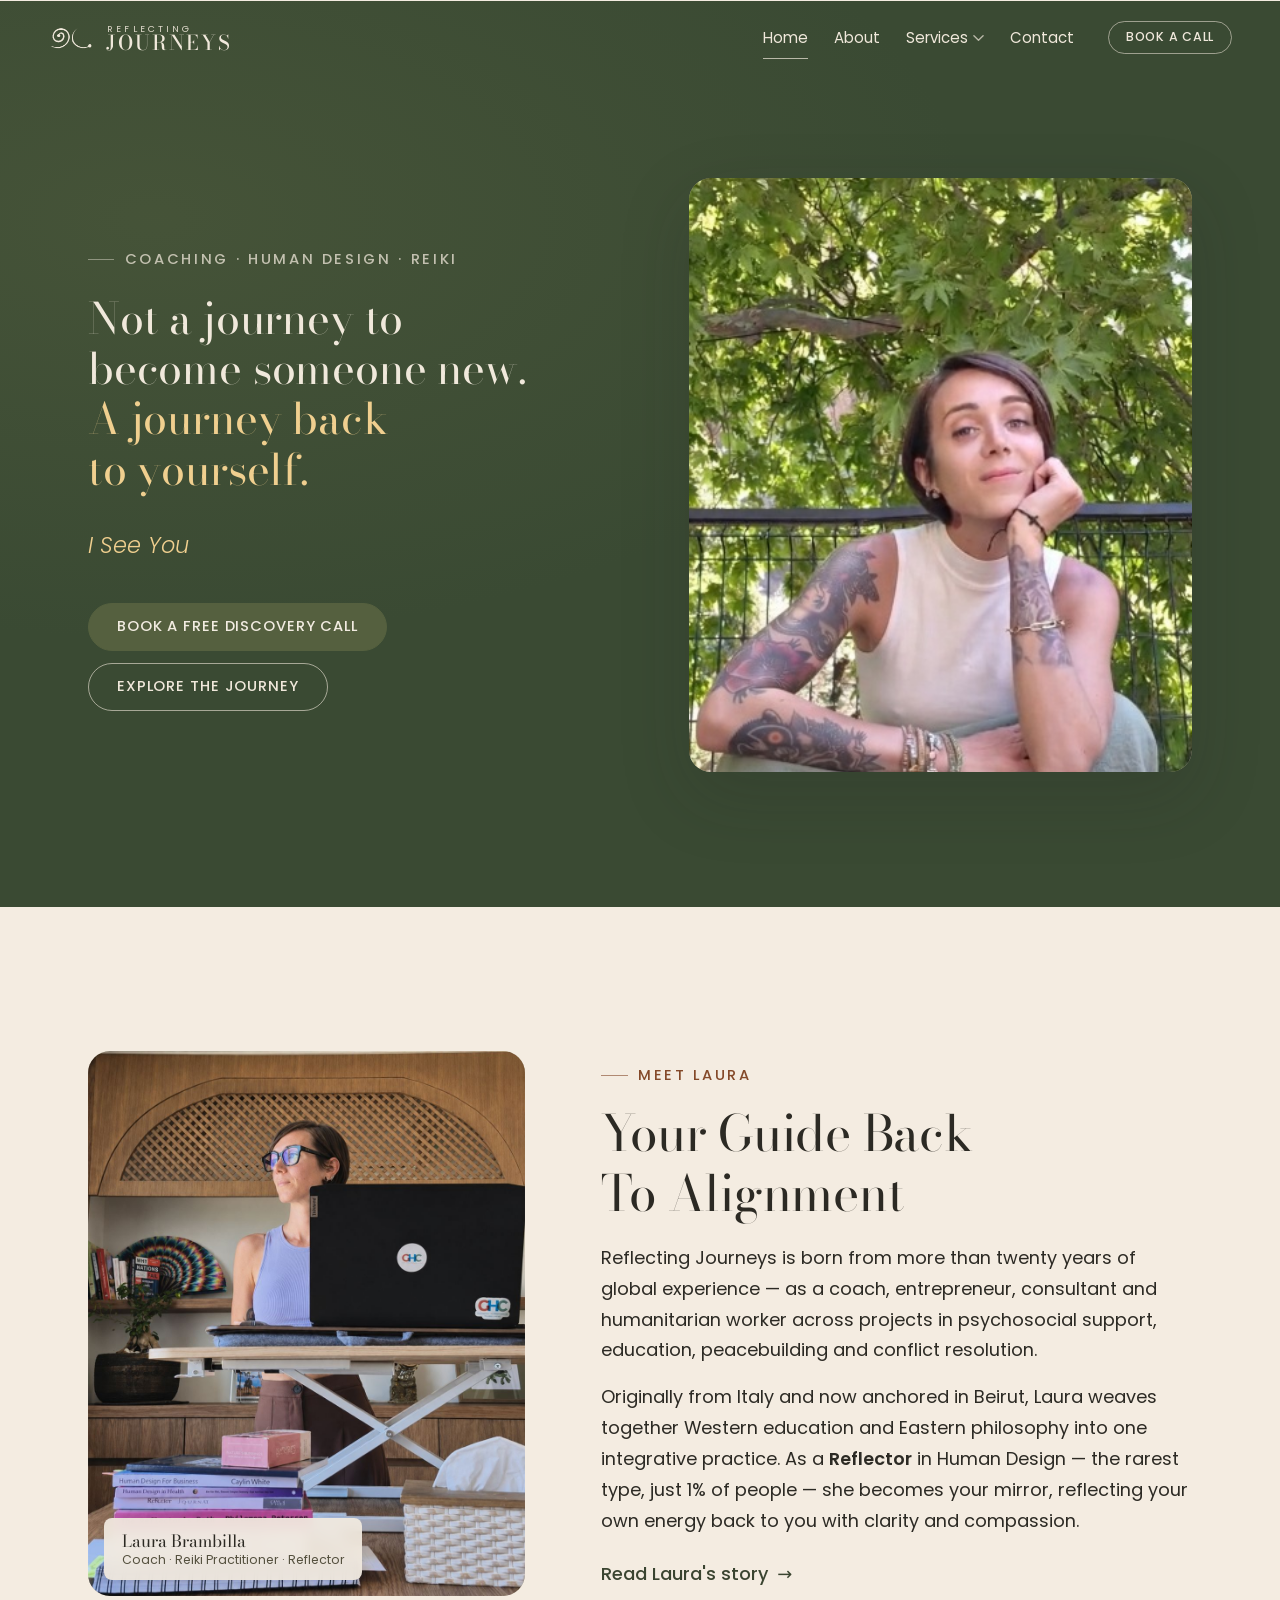
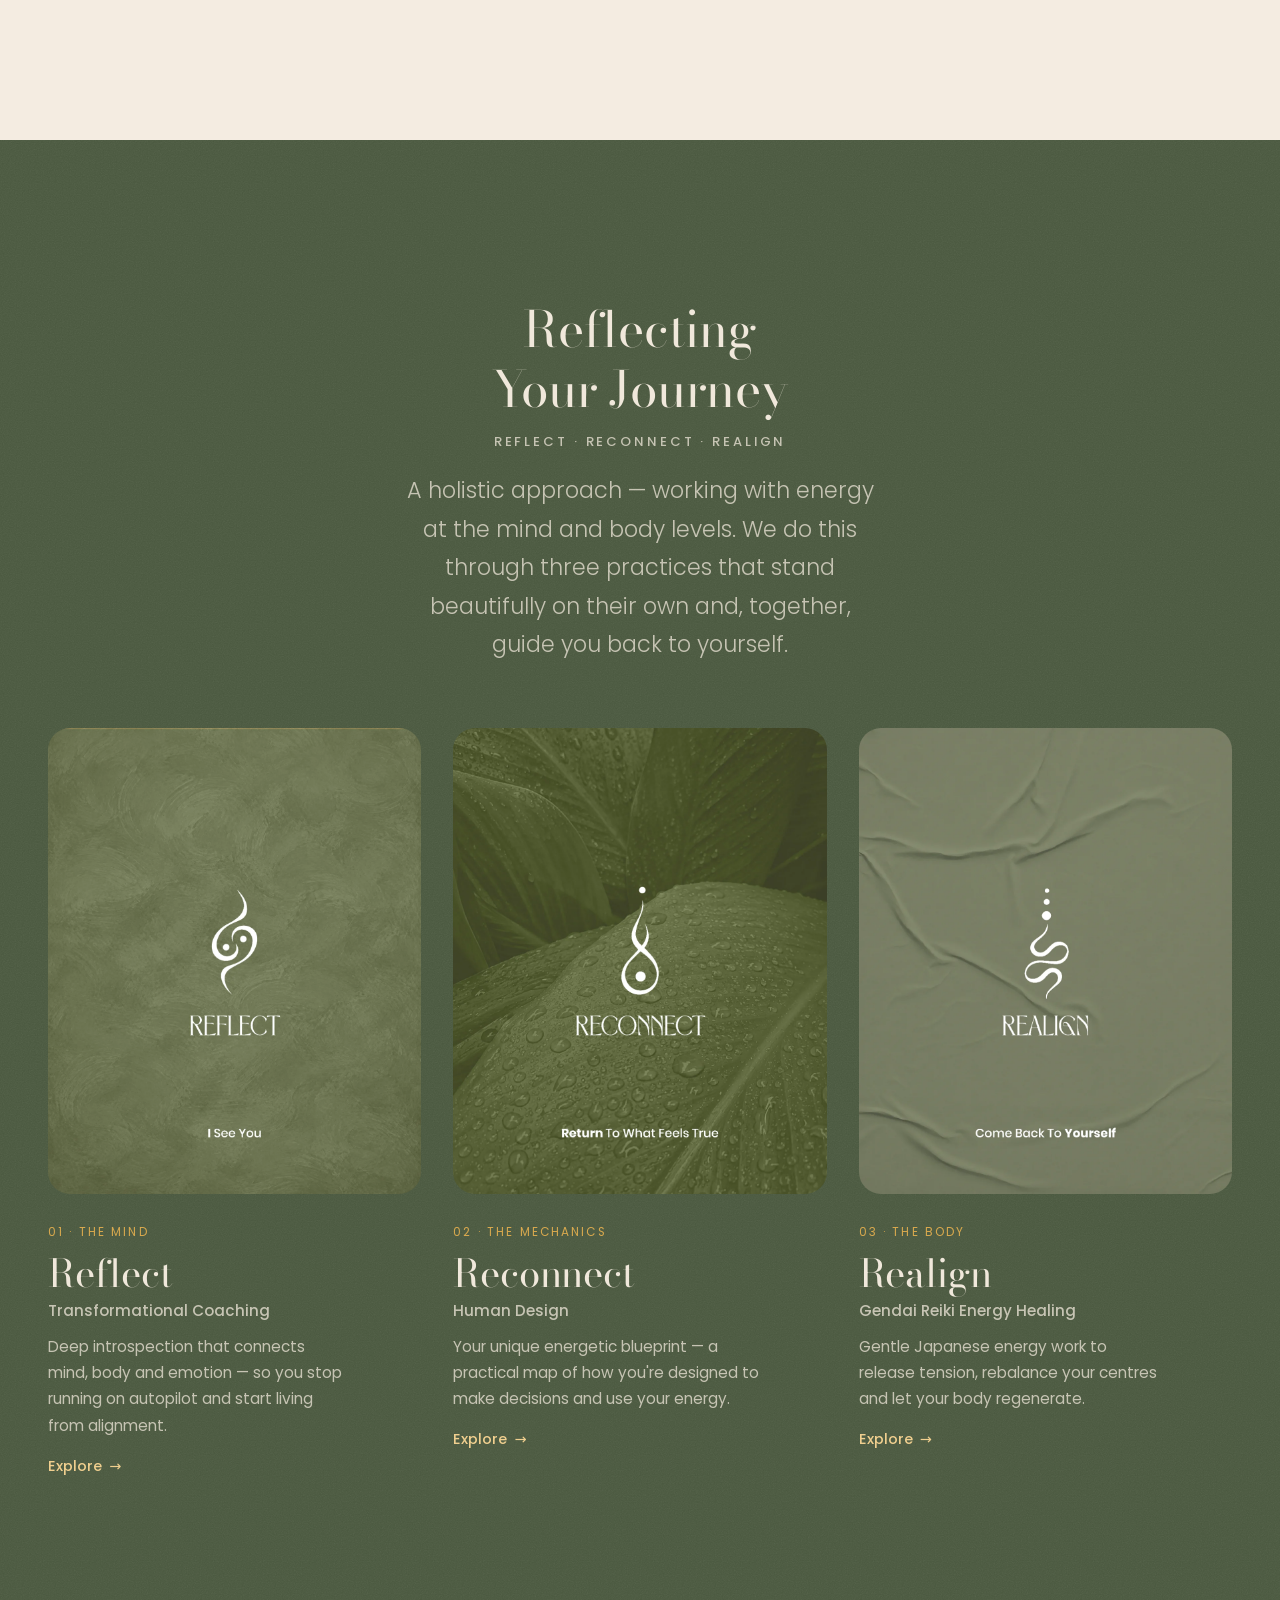
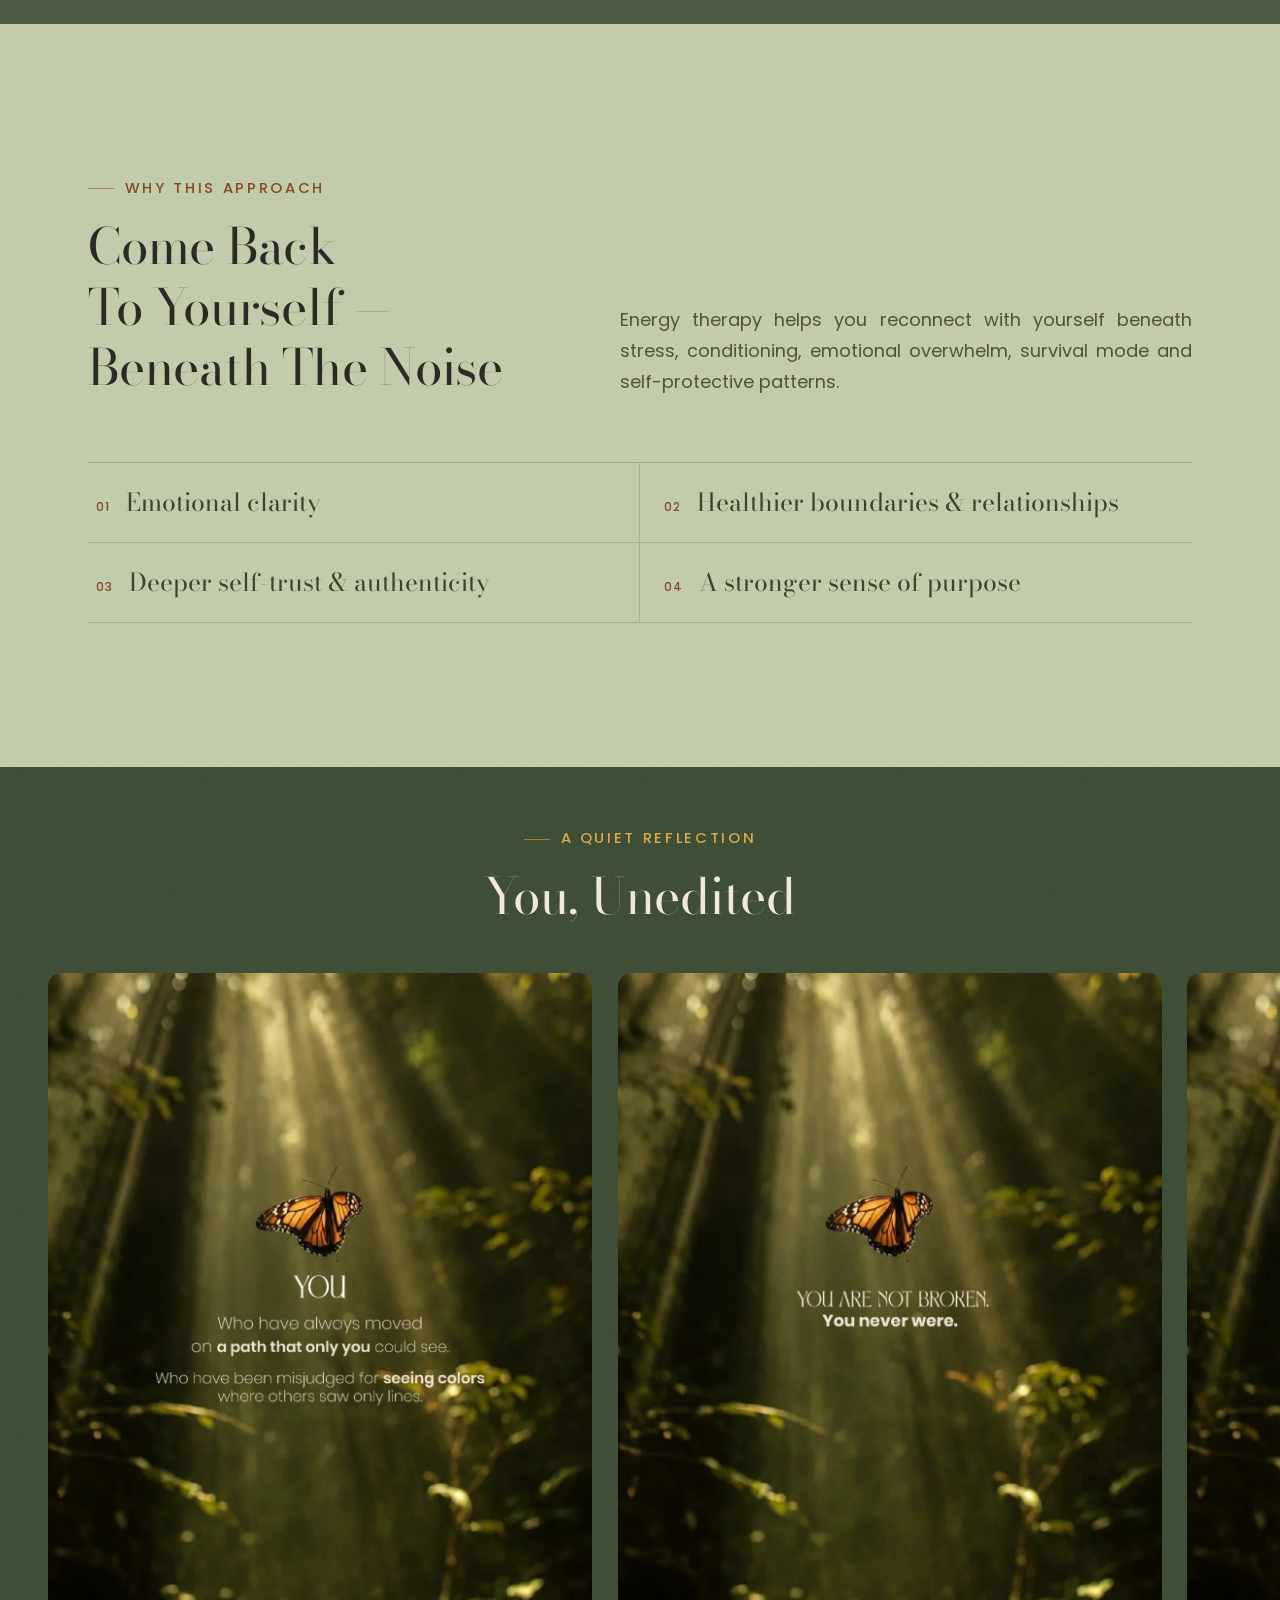
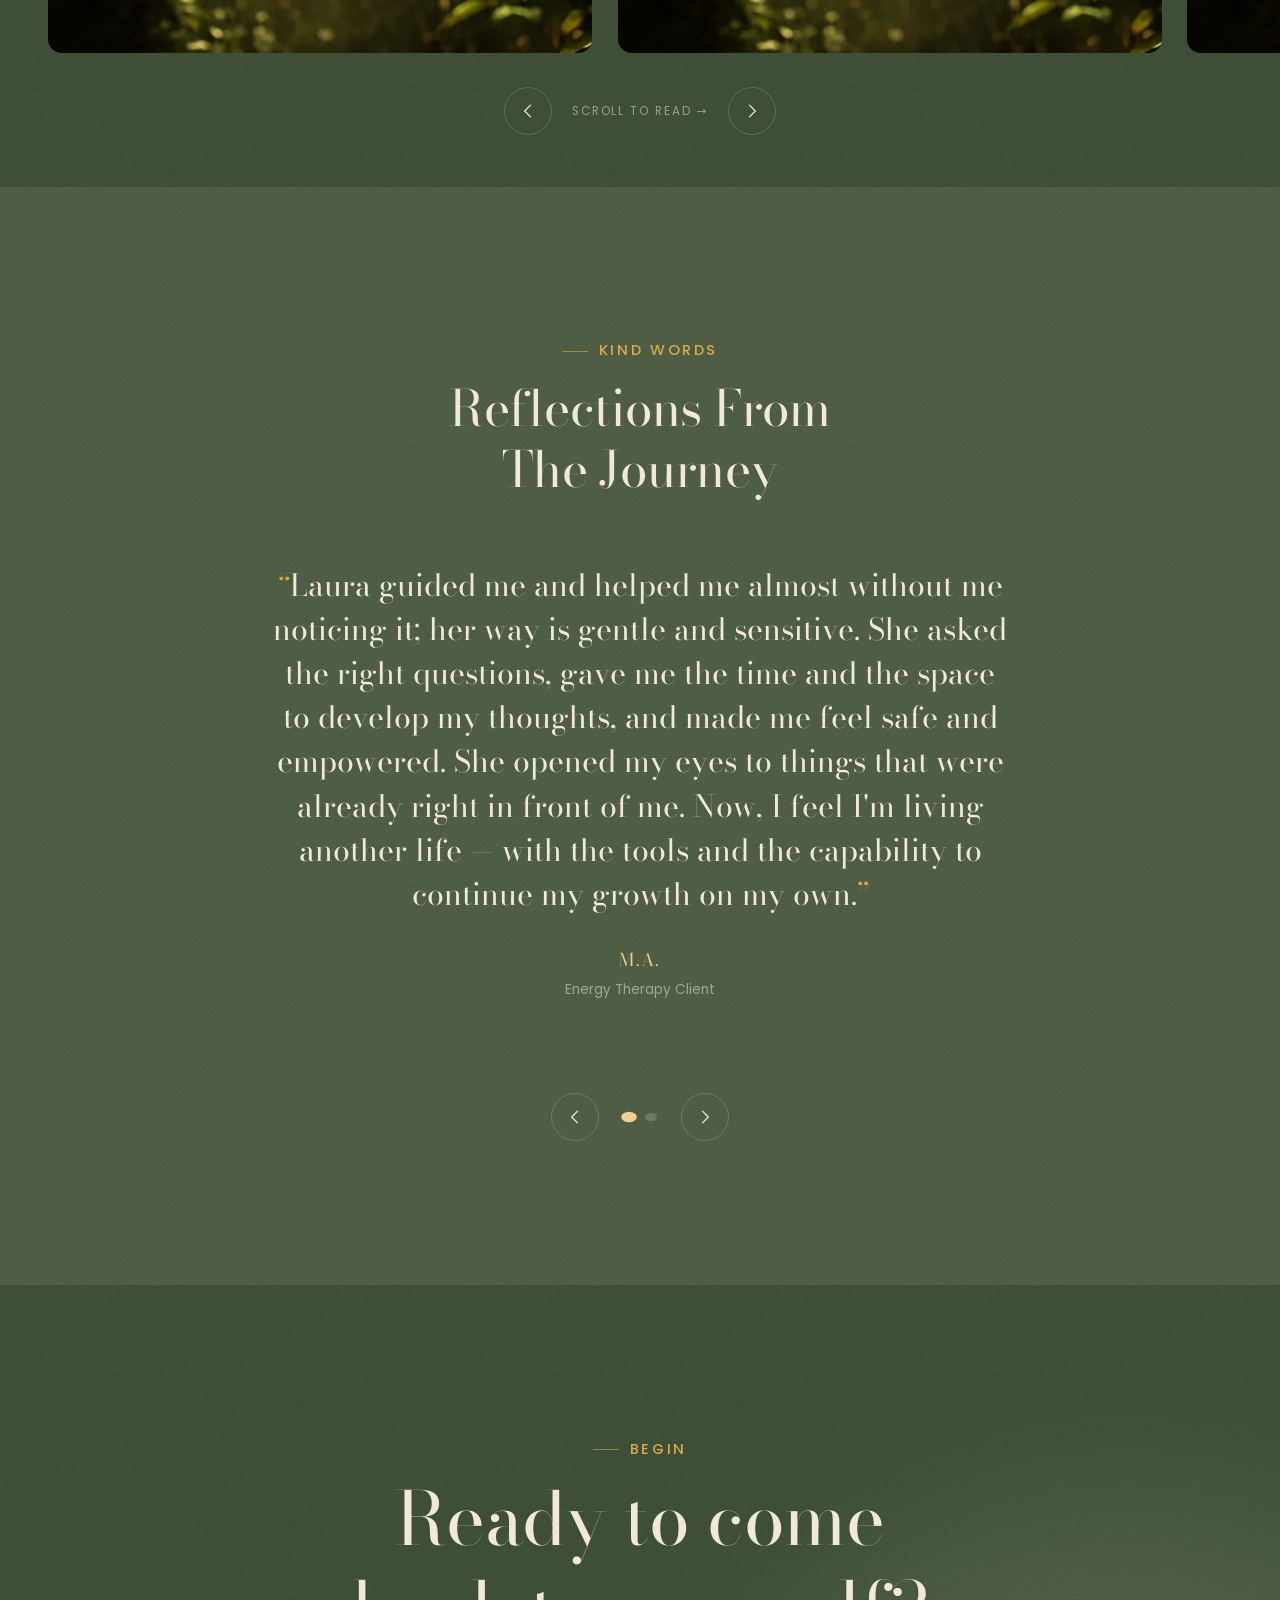
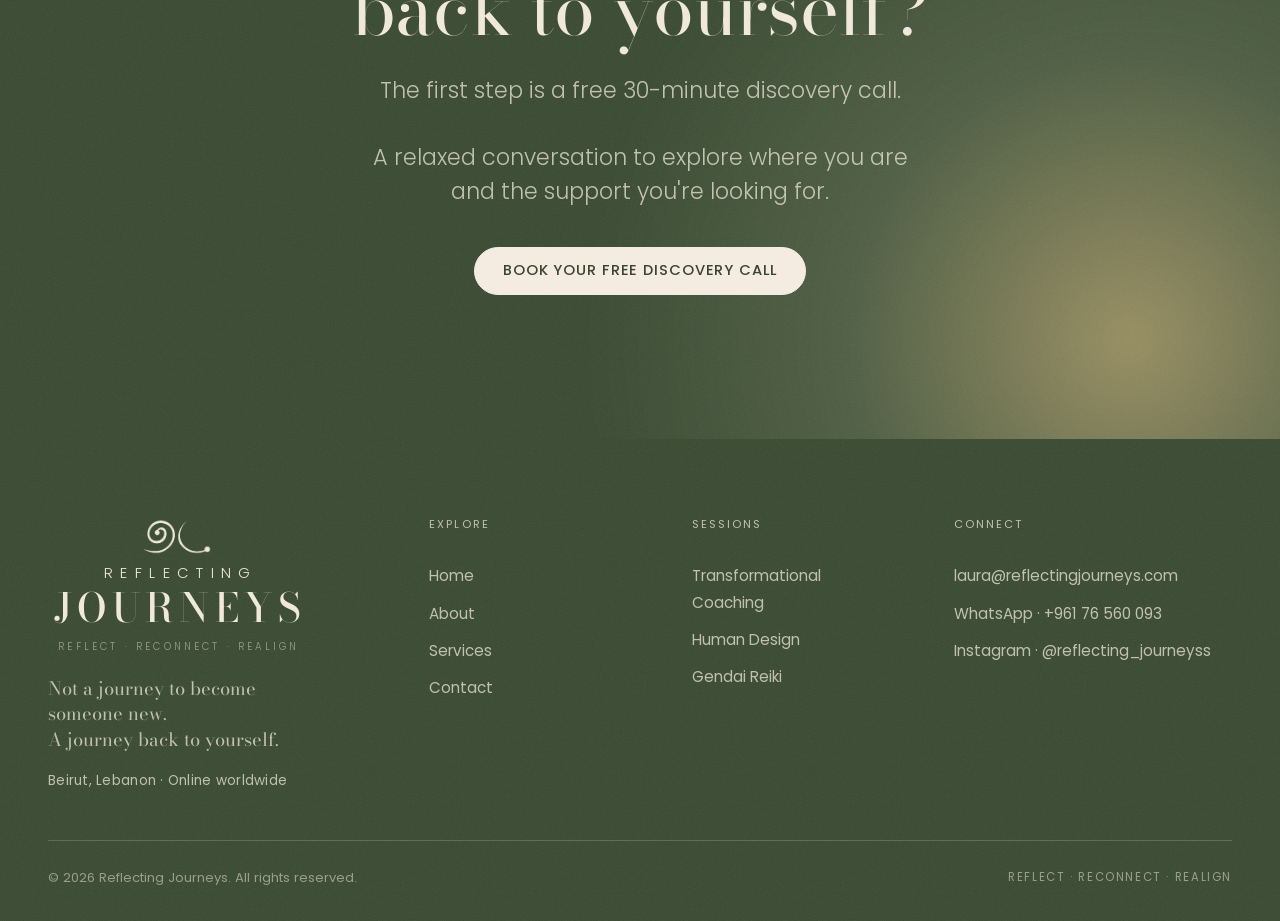
==== index.html @ 95a83d09 "Correction + simplification pass (round 2) - Hero: Laura-under-trees photo, cream eyebrow (no brown-" ====
<!doctype html>
<html lang="en">
<head>
  <meta charset="utf-8" />
  <meta name="viewport" content="width=device-width, initial-scale=1" />
  <script>document.documentElement.classList.add('js');</script>
  <title>Reflecting Journeys — Reflect, Reconnect, Realign</title>
  <meta name="description" content="A personalised wellness experience with Laura Brambilla, bringing together Human Design, Gendai Reiki and transformational coaching to help you reconnect with yourself and live with clarity and alignment. Beirut & online worldwide." />
  <link rel="canonical" href="https://reflecting-journeys.netlify.app/" />

  <!-- Open Graph / social -->
  <meta property="og:type" content="website" />
  <meta property="og:site_name" content="Reflecting Journeys" />
  <meta property="og:title" content="Reflecting Journeys — Reflect, Reconnect, Realign" />
  <meta property="og:description" content="A personalised wellness experience with Laura Brambilla, bringing together Human Design, Gendai Reiki and transformational coaching to help you reconnect with yourself and live with clarity and alignment. Beirut & online worldwide." />
  <meta property="og:url" content="https://reflecting-journeys.netlify.app/" />
  <meta property="og:image" content="https://reflecting-journeys.netlify.app/images/uploads/laura-hero.jpg" />
  <meta name="twitter:card" content="summary_large_image" />

  <!-- Icons -->
  <link rel="icon" href="images/favicon.png" type="image/png" />
  <link rel="apple-touch-icon" href="images/favicon.png" />
  <meta name="theme-color" content="#3a4430" />

  <!-- Fonts: Poppins (body) + Bodoni Moda (elegant display fallback for Gamgote) -->
  <link rel="preconnect" href="https://fonts.googleapis.com" />
  <link rel="preconnect" href="https://fonts.gstatic.com" crossorigin />
  <link href="https://fonts.googleapis.com/css2?family=Bodoni+Moda:ital,opsz,wght@0,6..96,400;0,6..96,500;0,6..96,600;1,6..96,400;1,6..96,500&family=Poppins:ital,wght@0,300;0,400;0,500;0,600;1,400&display=swap" rel="stylesheet" />
  <link rel="stylesheet" href="styles.css" />
  <link rel="stylesheet" href="brand.css" />
</head>
<body class="has-hero">
  <a class="skip-link" href="#main">Skip to content</a>
  <header class="site-header" data-header>
    <div class="site-header__inner container container--wide">
      <a class="logo" href="index.html" aria-label="Reflecting Journeys — home">
        <span class="logo__mark" aria-hidden="true"></span>
        <span class="logo__word" aria-hidden="true">
          <span class="logo__word-top">Reflecting</span>
          <span class="logo__word-bottom">Journeys</span>
        </span>
      </a>

      <nav class="nav" id="primary-nav" aria-label="Primary">
        <ul class="nav__list">
          <li><a data-nav="home" href="index.html" aria-current="page" class="is-current">Home</a></li>
          <li><a data-nav="about" href="about.html">About</a></li>
          <li class="nav__item-has-sub" data-submenu>
            <a data-nav="services" href="services.html" class="nav__sub-toggle" aria-haspopup="true" aria-expanded="false">
              Services
              <svg class="nav__chev" viewBox="0 0 12 8" width="11" height="8" aria-hidden="true"><path d="M1 1.5 6 6.5 11 1.5" fill="none" stroke="currentColor" stroke-width="1.5" stroke-linecap="round" stroke-linejoin="round"/></svg>
            </a>
            <div class="nav__sub" role="menu">
              <span class="nav__sub-label">The Reflecting Journey</span>
              <a role="menuitem" href="coaching.html" class="nav__sub-link">
                <span class="nav__sub-num">01</span>
                <span><span class="nav__sub-title">Transformational Coaching</span><span class="nav__sub-desc">The Mind — Reflect</span></span>
              </a>
              <a role="menuitem" href="human-design.html" class="nav__sub-link">
                <span class="nav__sub-num">02</span>
                <span><span class="nav__sub-title">Human Design</span><span class="nav__sub-desc">The Mechanics — Reconnect</span></span>
              </a>
              <a role="menuitem" href="reiki.html" class="nav__sub-link">
                <span class="nav__sub-num">03</span>
                <span><span class="nav__sub-title">Gendai Reiki</span><span class="nav__sub-desc">The Body — Realign</span></span>
              </a>
              <a role="menuitem" href="services.html" class="nav__sub-all link">All services <span class="link__arrow" aria-hidden="true">→</span></a>
            </div>
          </li>
          <li><a data-nav="contact" href="contact.html">Contact</a></li>
        </ul>
        <a class="btn btn--primary btn--sm nav__cta" href="contact.html#book">Book a Call</a>
      </nav>

      <button class="nav-toggle" aria-expanded="false" aria-controls="primary-nav" aria-label="Open menu" data-nav-toggle>
        <span></span><span></span>
      </button>
    </div>
  </header>

  <main id="main">

  <!-- ============ A · HERO ============ -->
  <section class="hero" data-hero>
    <div class="container hero__inner">
      <div class="hero__copy">
        <p class="eyebrow hero__eyebrow">Coaching · Human Design · Reiki</p>
        <h1 class="hero__title hero__title--statement font-display">
          <span class="ln">Not a journey to become someone new.</span>
          <span class="ln accent">A journey back to yourself.</span>
        </h1>
        <p class="hero__lead" data-cms="home.hero_lead"><em>I See You</em></p>
        <div class="hero__actions">
          <a class="btn btn--primary" href="contact.html#book">Book a free discovery call</a>
          <a class="btn btn--ghost" href="#path">Explore the journey</a>
        </div>
      </div>
      <figure class="hero__figure">
        <img src="images/uploads/laura-trees.jpg" data-cms-img="images.home.hero" alt="Laura Brambilla sitting outdoors under the trees" fetchpriority="high" decoding="async" style="object-position: 50% 24%" />
      </figure>
    </div>
  </section>

  <!-- ============ B · MEET LAURA (short) ============ -->
  <section class="section meet bg-cream" aria-labelledby="meet-title" id="meet-laura">
    <div class="container meet__inner">
      <figure class="meet__image is-zoom editorial-image editorial-image--rounded" style="--ar: 4/5; --pos: 50% 28%">
        <img src="images/uploads/laura-studio.jpg" data-cms-img="images.home.meet" alt="Laura Brambilla at her desk with her Human Design library" loading="lazy" decoding="async" />
        <figcaption class="meet__badge">
          <span class="meet__badge-name">Laura Brambilla</span>
          <span class="meet__badge-role">Coach · Reiki Practitioner · Reflector</span>
        </figcaption>
      </figure>

      <div class="meet__text" data-reveal>
        <p class="eyebrow">Meet Laura</p>
        <h2 id="meet-title" class="meet__title">Your Guide Back To Alignment</h2>
        <p data-cms="home.meet_p1">Reflecting Journeys is born from more than twenty years of global experience — as a coach, entrepreneur, consultant and humanitarian worker across projects in psychosocial support, education and peacebuilding.</p>
        <p data-cms="home.meet_p2">Originally from Italy and now anchored in Beirut, Laura weaves Western education and Eastern philosophy into one integrative practice. As a <strong>Reflector</strong> in Human Design — the rarest type, just 1% of people — she becomes your mirror, reflecting your own energy back with clarity and compassion.</p>
        <a class="link" href="about.html">Read Laura's story <span class="link__arrow" aria-hidden="true">→</span></a>
      </div>
    </div>
  </section>

  <!-- ============ C · THE PATH — Reflect / Reconnect / Realign + services ============ -->
  <section class="section path bg-deep grain on-dark" aria-labelledby="path-title" id="path">
    <div class="container container--wide">
      <div class="section-heading is-centered" data-reveal>
        <h2 id="path-title" class="section-heading__title">Reflecting Your Journey</h2>
        <p class="path__triad">Reflect · Reconnect · Realign</p>
        <p class="section-heading__intro">A holistic approach — working with energy at the mind and body levels. We do this through three practices that stand beautifully on their own and, together, guide you back to yourself.</p>
      </div>

      <div class="path__grid">
        <article class="path__card" data-reveal>
          <a class="path__link" href="coaching.html">
            <figure class="path__figure"><img src="images/brand/word-reflect.webp" alt="Reflect — I See You" loading="lazy" decoding="async" /></figure>
            <div class="path__body">
              <span class="path__step">01 · The Mind</span>
              <h3 class="path__word font-display">Reflect</h3>
              <p class="path__service">Transformational Coaching</p>
              <p class="path__desc" data-cms="services.coaching_desc">Turn new awareness into clearer decisions, healthier boundaries and a life that genuinely reflects who you are.</p>
              <span class="link path__cta">Explore <span class="link__arrow" aria-hidden="true">→</span></span>
            </div>
          </a>
        </article>

        <article class="path__card" data-reveal data-reveal-delay="0.1s">
          <a class="path__link" href="human-design.html">
            <figure class="path__figure"><img src="images/brand/word-reconnect.webp" alt="Reconnect — Return To What Feels True" loading="lazy" decoding="async" /></figure>
            <div class="path__body">
              <span class="path__step">02 · The Mechanics</span>
              <h3 class="path__word font-display">Reconnect</h3>
              <p class="path__service">Human Design</p>
              <p class="path__desc" data-cms="services.human_design_desc">Your unique energetic blueprint — a practical map of how you're designed to make decisions and use your energy.</p>
              <span class="link path__cta">Explore <span class="link__arrow" aria-hidden="true">→</span></span>
            </div>
          </a>
        </article>

        <article class="path__card" data-reveal data-reveal-delay="0.2s">
          <a class="path__link" href="reiki.html">
            <figure class="path__figure"><img src="images/brand/word-realign.webp" alt="Realign — Come Back To Yourself" loading="lazy" decoding="async" /></figure>
            <div class="path__body">
              <span class="path__step">03 · The Body</span>
              <h3 class="path__word font-display">Realign</h3>
              <p class="path__service">Gendai Reiki Energy Healing</p>
              <p class="path__desc" data-cms="services.reiki_desc">Gentle Japanese energy work to release tension, rebalance your centres and let your body regenerate.</p>
              <span class="link path__cta">Explore <span class="link__arrow" aria-hidden="true">→</span></span>
            </div>
          </a>
        </article>
      </div>
    </div>
  </section>

  <!-- ============ D · WHY THIS APPROACH (concise) ============ -->
  <section class="section why bg-sage" aria-labelledby="why-title" id="why">
    <div class="container">
      <div class="why__intro">
        <div class="section-heading" data-reveal>
          <p class="eyebrow">Why this approach</p>
          <h2 id="why-title" class="section-heading__title">Come Back To Yourself — Beneath The Noise</h2>
        </div>
        <div class="why__lede prose" data-reveal data-reveal-delay="0.1s">
          <p data-cms="home.why_p1">Energy therapy helps you reconnect with yourself beneath stress, conditioning and survival-mode patterns. Over time, decisions become clearer and more aligned — because they come from a deeper connection to yourself.</p>
        </div>
      </div>

      <ul class="why__outcomes" data-stagger data-reveal>
        <li><span class="why__outcome-num">01</span> Emotional clarity</li>
        <li><span class="why__outcome-num">02</span> Healthier boundaries &amp; relationships</li>
        <li><span class="why__outcome-num">03</span> Deeper self-trust &amp; authenticity</li>
        <li><span class="why__outcome-num">04</span> A stronger sense of purpose</li>
      </ul>
    </div>
  </section>

  <!-- ============ E · BUTTERFLY (small editorial) ============ -->
  <section class="section butterfly-story bg-deepest grain on-dark" aria-labelledby="butterfly-title">
    <div class="container">
      <div class="section-heading is-centered" data-reveal>
        <p class="eyebrow is-centered">A quiet reflection</p>
        <h2 id="butterfly-title" class="section-heading__title">You, Unedited</h2>
      </div>
    </div>
    <div class="butterfly-strip" data-bf-track>
      <figure class="poster-figure"><img src="images/brand/butterfly-2-you.webp" data-cms-img="images.butterfly.b1" alt="You, who have always moved on a path that only you could see." loading="lazy" decoding="async" /></figure>
      <figure class="poster-figure"><img src="images/brand/butterfly-1-notbroken.webp" data-cms-img="images.butterfly.b2" alt="You are not broken. You never were." loading="lazy" decoding="async" /></figure>
      <figure class="poster-figure"><img src="images/brand/butterfly-3-walls.webp" data-cms-img="images.butterfly.b3" alt="The world builds walls called normal — but a garden does not bloom in uniform rows." loading="lazy" decoding="async" /></figure>
      <figure class="poster-figure"><img src="images/brand/butterfly-4-mold.webp" data-cms-img="images.butterfly.b4" alt="We are not all meant to fit neatly into the mold." loading="lazy" decoding="async" /></figure>
      <figure class="poster-figure"><img src="images/brand/butterfly-5-so.webp" data-cms-img="images.butterfly.b5" alt="Stay beautifully out of step. Remain unapologetically you." loading="lazy" decoding="async" /></figure>
    </div>
    <div class="butterfly-controls">
      <button class="carousel__btn butterfly-arrow" data-bf-prev aria-label="Previous">
        <svg viewBox="0 0 24 24" width="20" height="20" aria-hidden="true"><path d="M15 5 8 12l7 7" fill="none" stroke="currentColor" stroke-width="1.5" stroke-linecap="round" stroke-linejoin="round"/></svg>
      </button>
      <span class="butterfly-hint butterfly-hint--desktop">Scroll to read →</span>
      <span class="butterfly-hint butterfly-hint--mobile">Swipe to read →</span>
      <button class="carousel__btn butterfly-arrow" data-bf-next aria-label="Next">
        <svg viewBox="0 0 24 24" width="20" height="20" aria-hidden="true"><path d="M9 5l7 7-7 7" fill="none" stroke="currentColor" stroke-width="1.5" stroke-linecap="round" stroke-linejoin="round"/></svg>
      </button>
    </div>
  </section>

  <!-- ============ F · TESTIMONIALS ============ -->
  <section class="section testimonials bg-deep grain on-dark" aria-labelledby="testi-title" id="testimonials">
    <div class="container">
      <div class="section-heading is-centered" data-reveal>
        <p class="eyebrow is-centered">Kind words</p>
        <h2 id="testi-title" class="section-heading__title">Reflections From The Journey</h2>
      </div>

      <div class="carousel" data-carousel aria-roledescription="carousel" aria-label="Client testimonials">
        <div class="carousel__viewport" data-carousel-viewport>
          <ul class="carousel__track" data-carousel-track>
            <li class="carousel__slide" role="group" aria-roledescription="slide" aria-label="1 of 2">
              <figure class="testimonial">
                <blockquote class="testimonial__quote font-display">
                  Laura guided me and helped me almost without me noticing it; her way is gentle and sensitive. She asked the right questions, gave me the time and the space to develop my thoughts, and made me feel safe and empowered. She opened my eyes to things that were already right in front of me. Now, I feel I'm living another life — with the tools and the capability to continue my growth on my own.
                </blockquote>
                <figcaption class="testimonial__by">
                  <span class="testimonial__initials">M.A.</span>
                  <span class="testimonial__role">Energy Therapy Client</span>
                </figcaption>
              </figure>
            </li>
            <li class="carousel__slide" role="group" aria-roledescription="slide" aria-label="2 of 2">
              <figure class="testimonial">
                <blockquote class="testimonial__quote font-display">
                  Working with Laura has been an eye-opening and soul-refreshing experience. She is an incredible healer who helped me dive deep into my emotional and energetic blocks. Her coaching unravels the inner self layer by layer, uncovering answers that were always there but never quite so clear. By integrating Reiki, she provides a unique look at how your energy handles outside stressors. I've come away with a much deeper understanding of myself.
                </blockquote>
                <figcaption class="testimonial__by">
                  <span class="testimonial__initials">R.A.</span>
                  <span class="testimonial__role">Energy Therapy Client</span>
                </figcaption>
              </figure>
            </li>
          </ul>
        </div>

        <div class="carousel__controls">
          <button class="carousel__btn" data-carousel-prev aria-label="Previous testimonial">
            <svg viewBox="0 0 24 24" width="20" height="20" aria-hidden="true"><path d="M15 5 8 12l7 7" fill="none" stroke="currentColor" stroke-width="1.5" stroke-linecap="round" stroke-linejoin="round"/></svg>
          </button>
          <div class="carousel__dots" data-carousel-dots role="tablist" aria-label="Choose testimonial"></div>
          <button class="carousel__btn" data-carousel-next aria-label="Next testimonial">
            <svg viewBox="0 0 24 24" width="20" height="20" aria-hidden="true"><path d="M9 5l7 7-7 7" fill="none" stroke="currentColor" stroke-width="1.5" stroke-linecap="round" stroke-linejoin="round"/></svg>
          </button>
        </div>
      </div>
    </div>
  </section>

  <!-- ============ G · BOOKING CTA ============ -->
  <section class="section booking-cta bg-deepest grain bloom bloom--bottom-right on-dark" aria-labelledby="booking-cta-title">
    <div class="container container--text text-center">
      <p class="eyebrow is-centered" data-reveal>Begin</p>
      <h2 id="booking-cta-title" class="booking-cta__title" data-reveal>Ready to come back to yourself?</h2>
      <p class="lead booking-cta__lead" data-reveal>
        The first step is a free 30-minute discovery call.<br /><br />
        A relaxed conversation to explore where you are and the support you're looking for.
      </p>
      <div class="booking-cta__actions" data-reveal>
        <a class="btn btn--primary" href="contact.html#book">Book your free discovery call</a>
      </div>
    </div>
  </section>

  </main>
  <footer class="site-footer bg-deepest grain on-dark" role="contentinfo">
    <div class="container container--wide">
      <div class="site-footer__top">
        <div class="site-footer__brand">
          <a class="logo-lockup logo--footer" href="index.html" aria-label="Reflecting Journeys — home">
            <span class="logo-lockup__mark" aria-hidden="true"></span>
            <span class="logo-lockup__reflecting">Reflecting</span>
            <span class="logo-lockup__journeys">Journeys</span>
            <span class="logo-lockup__tag">Reflect · Reconnect · Realign</span>
          </a>
          <p class="site-footer__tag">Not a journey to become someone new.<br />A journey back to yourself.</p>
          <p class="site-footer__loc">Beirut, Lebanon · Online worldwide</p>
        </div>

        <nav class="site-footer__nav" aria-label="Footer">
          <p class="site-footer__col-label">Explore</p>
          <a href="index.html">Home</a>
          <a href="about.html">About</a>
          <a href="services.html">Services</a>
          <a href="contact.html">Contact</a>
        </nav>

        <nav class="site-footer__nav" aria-label="Services">
          <p class="site-footer__col-label">Sessions</p>
          <a href="coaching.html">Transformational Coaching</a>
          <a href="human-design.html">Human Design</a>
          <a href="reiki.html">Gendai Reiki</a>
        </nav>

        <div class="site-footer__connect">
          <p class="site-footer__col-label">Connect</p>
          <a href="mailto:laura@reflectingjourneys.com" class="site-footer__contact">laura@reflectingjourneys.com</a>
          <a href="https://wa.me/96176560093" target="_blank" rel="noopener" class="site-footer__contact">WhatsApp · +961 76 560 093</a>
          <a href="https://instagram.com/reflecting_journeyss" target="_blank" rel="noopener" class="site-footer__contact">Instagram · @reflecting_journeyss</a>
        </div>
      </div>

      <div class="site-footer__base">
        <p>© <span data-year>2026</span> Reflecting Journeys. All rights reserved.</p>
        <p class="site-footer__made">Reflect · Reconnect · Realign</p>
      </div>
    </div>
  </footer>

  <script src="script.js" defer></script>

  <!-- Netlify Identity widget: catches invite / password-recovery links that
       land on the site root, and sends logged-in users to the CMS. -->
  <script src="https://identity.netlify.com/v1/netlify-identity-widget.js"></script>
  <script>
    if (window.netlifyIdentity) {
      window.netlifyIdentity.on('init', function (user) {
        if (!user) {
          window.netlifyIdentity.on('login', function () { document.location.href = '/admin/'; });
        }
      });
    }
  </script>
</body>
</html>
---- styles.css ----
/* ============================================================
   REFLECTING JOURNEYS — Fonts
   Primary/display = GAMGOTE (brand). Not yet supplied — see below.
   Secondary/body  = POPPINS (loaded via Google Fonts in <head>).
   Temporary display fallback = FRAUNCES (elegant high-contrast serif).
   ============================================================ */

/* ---------------------------------------------------------
   DROP-IN GAMGOTE  ← when Laura provides the font files
   1. Place gamgote.woff2 (+ optional gamgote-italic.woff2) in assets/fonts/
   2. Uncomment the @font-face block below.
   Nothing else changes — "Gamgote" is already first in --font-display.
   ---------------------------------------------------------
@font-face {
  font-family: "Gamgote";
  src: url("fonts/gamgote.woff2") format("woff2");
  font-weight: 400 600;
  font-style: normal;
  font-display: swap;
}
@font-face {
  font-family: "Gamgote";
  src: url("fonts/gamgote-italic.woff2") format("woff2");
  font-weight: 400 600;
  font-style: italic;
  font-display: swap;
}
--------------------------------------------------------- */

/* Display type: Bodoni Moda (elegant editorial fallback for Gamgote).
   Ligatures OFF everywhere on the display face — some pairings (e.g. "fl",
   "fi") rendered awkwardly, so we disable discretionary/standard ligatures. */
.font-display, h1, h2, h3, h4, .h1, .h2, .h3, .display, .title-mixed {
  font-optical-sizing: auto;
  font-variant-ligatures: none;
  font-feature-settings: "liga" 0, "clig" 0, "dlig" 0;
}
/* ============================================================
   REFLECTING JOURNEYS — Design Tokens
   The single source of truth for colour, type, space, motion.
   Derived from "REFLECTING JOURNEYS presentation GREEN" brand deck.
   ============================================================ */

:root {
  /* ---------------------------------------------------------
     1 · RAW PALETTE  (brand deck)
     --------------------------------------------------------- */
  /* Lights — warm cream / blush family */
  --rj-cream:        #f4ece1;  /* main reading paper (softened cream) */
  --rj-cream-2:      #efe4d5;  /* slightly deeper cream */
  --rj-blush:        #f2e0d1;  /* deck blush — warm panel surface */
  --rj-sand:         #e7d7c4;  /* sand / warm border tint */

  /* Sage / olive greens */
  --rj-sage-pale:    #c2cbac;  /* pale sage panels */
  --rj-sage:         #a9b48f;  /* sage */
  --rj-sage-muted:   #838b6c;  /* muted olive */
  --rj-olive:        #55603f;  /* olive */
  --rj-olive-deep:   #3a4430;  /* deep olive — immersive ground */
  --rj-olive-black:  #232a1c;  /* olive-black — deepest ground */

  /* Neutrals / charcoal */
  --rj-charcoal:     #231f20;  /* near-black (deck) */
  --rj-ink:          #2c2a24;  /* body ink on light */
  --rj-ink-soft:     #55513f;  /* secondary text on light (warm) */

  /* Earth accents */
  --rj-brown:        #6e5a44;  /* earthy brown */
  --rj-brown-deep:   #54361d;  /* deep brown */
  --rj-clay:         #844929;  /* clay brown */
  --rj-terracotta:   #a94d25;  /* terracotta accent */
  --rj-honey:        #d9a94e;  /* honey/amber light accent (muted from #fcb74b) */
  --rj-honey-lit:    #f0cf8f;  /* honey highlight */

  /* ---------------------------------------------------------
     2 · SEMANTIC TOKENS  (use THESE in components)
     The site reads as warm light surfaces punctuated by
     deep, immersive dark-olive/charcoal sections.
     --------------------------------------------------------- */
  /* Light surfaces */
  --surface:          var(--rj-cream);      /* default page background */
  --surface-2:        var(--rj-cream-2);    /* alternating band */
  --surface-panel:    var(--rj-blush);      /* raised panel / card on light */
  --surface-sage:     var(--rj-sage-pale);  /* soft sage section */

  /* Dark / immersive surfaces */
  --surface-deep:     #4b5940;              /* immersive branded green (lighter/greener than before) */
  --surface-deepest:  #3a4a33;              /* hero / footer ground — green, not near-black */
  --surface-char:     var(--rj-charcoal);   /* charcoal ground */

  /* Text on light */
  --text:             var(--rj-ink);
  --text-soft:        var(--rj-ink-soft);
  --text-mute:        color-mix(in oklab, var(--rj-ink-soft) 72%, var(--rj-cream));

  /* Text on dark */
  --text-on-dark:        #f0e8db;
  --text-on-dark-soft:   color-mix(in oklab, #f0e8db 74%, transparent);
  --text-on-dark-mute:   color-mix(in oklab, #f0e8db 52%, transparent);

  /* Accents & lines */
  --accent:           var(--rj-olive);      /* primary interactive green */
  --accent-deep:      var(--rj-olive-deep);
  --accent-warm:      var(--rj-clay);       /* warm accent for micro-details */
  --accent-honey:     var(--rj-honey);      /* the "light" accent (sparingly) */
  --line:             color-mix(in oklab, var(--rj-ink) 14%, transparent);
  --line-soft:        color-mix(in oklab, var(--rj-ink) 8%, transparent);
  --line-on-dark:     color-mix(in oklab, #f0e8db 20%, transparent);

  /* Focus ring */
  --focus:            var(--rj-clay);

  /* ---------------------------------------------------------
     3 · TYPOGRAPHY
     Primary/display = Gamgote (fallback Fraunces until file added)
     Secondary/body  = Poppins
     --------------------------------------------------------- */
  --font-display: "Gamgote", "Bodoni Moda", "Didot", "Cormorant Garamond", Georgia, serif;
  --font-body:    "Poppins", -apple-system, BlinkMacSystemFont, "Segoe UI", system-ui, sans-serif;

  /* Fluid type scale — min at 360px, max at ~1440px */
  --step--1: clamp(0.82rem, 0.78rem + 0.18vw, 0.92rem);   /* fine print / captions */
  --step-0:  clamp(1rem, 0.96rem + 0.22vw, 1.12rem);      /* body */
  --step-1:  clamp(1.16rem, 1.08rem + 0.4vw, 1.4rem);     /* lead / large body */
  --step-2:  clamp(1.5rem, 1.3rem + 1vw, 2.1rem);         /* h3 / small headings */
  --step-3:  clamp(2rem, 1.6rem + 2vw, 3.1rem);           /* h2 */
  --step-4:  clamp(2.6rem, 1.9rem + 3.4vw, 4.6rem);       /* h1 */
  --step-5:  clamp(3.2rem, 2rem + 6vw, 7rem);             /* hero / editorial display */

  --leading-tight:  1.08;
  --leading-snug:   1.22;
  --leading-body:   1.72;
  --tracking-wide:  0.18em;   /* eyebrows / small caps */
  --tracking-logo:  0.34em;   /* "REFLECTING" lockup */

  /* ---------------------------------------------------------
     4 · SPACE & LAYOUT
     --------------------------------------------------------- */
  --space-3xs: 0.25rem;
  --space-2xs: 0.5rem;
  --space-xs:  0.75rem;
  --space-sm:  1rem;
  --space-md:  1.5rem;
  --space-lg:  2.5rem;
  --space-xl:  4rem;
  --space-2xl: 6rem;
  --space-3xl: 9rem;

  --section-pad: clamp(4.5rem, 3rem + 8vw, 9rem);   /* vertical section rhythm */

  --container:      1200px;   /* standard content width */
  --container-wide: 1440px;   /* wide editorial */
  --container-text: 68ch;     /* comfortable reading measure */
  --gutter: clamp(1.25rem, 5vw, 3rem);

  /* ---------------------------------------------------------
     5 · RADII, SHADOW, BLUR  (restrained — brand avoids heavy rounding)
     --------------------------------------------------------- */
  --radius-xs: 4px;
  --radius-sm: 8px;
  --radius:    14px;
  --radius-lg: 22px;
  --radius-pill: 999px;

  --shadow-sm: 0 1px 2px color-mix(in oklab, var(--rj-charcoal) 8%, transparent),
               0 6px 18px color-mix(in oklab, var(--rj-charcoal) 6%, transparent);
  --shadow-md: 0 10px 40px color-mix(in oklab, var(--rj-charcoal) 12%, transparent);
  --shadow-lg: 0 24px 70px color-mix(in oklab, var(--rj-charcoal) 18%, transparent);

  /* ---------------------------------------------------------
     6 · MOTION  (subtle, meditative)
     --------------------------------------------------------- */
  --ease-out:   cubic-bezier(0.22, 0.68, 0.28, 1);
  --ease-in-out:cubic-bezier(0.65, 0, 0.35, 1);
  --ease-soft:  cubic-bezier(0.33, 0.02, 0.15, 1);

  --dur-fast:   0.28s;
  --dur:        0.5s;
  --dur-slow:   0.85s;
  --dur-reveal: 1.1s;

  /* ---------------------------------------------------------
     7 · Z-INDEX
     --------------------------------------------------------- */
  --z-base: 1;
  --z-raised: 10;
  --z-header: 100;
  --z-menu: 200;
  --z-overlay: 300;
}

/* Fine film-grain texture (inline SVG turbulence) for organic dark sections */
:root {
  --grain-tex: url("data:image/svg+xml,%3Csvg xmlns='http://www.w3.org/2000/svg' width='220' height='220'%3E%3Cfilter id='n'%3E%3CfeTurbulence type='fractalNoise' baseFrequency='0.85' numOctaves='2' stitchTiles='stitch'/%3E%3CfeColorMatrix type='saturate' values='0'/%3E%3C/filter%3E%3Crect width='100%25' height='100%25' filter='url(%23n)' opacity='0.55'/%3E%3C/svg%3E");
}

/* Header height as a live variable (used for scroll offsets & mobile menu) */
:root { --header-h: 76px; }
@media (max-width: 640px) { :root { --header-h: 66px; } }
/* ============================================================
   REFLECTING JOURNEYS — Base layer
   Reset · typography · layout primitives · buttons · motion
   ============================================================ */

/* ---------- Reset ---------- */
*, *::before, *::after { box-sizing: border-box; }
* { margin: 0; }
html { -webkit-text-size-adjust: 100%; text-size-adjust: 100%; scroll-behavior: smooth; }
html:focus-within { scroll-behavior: smooth; }

body {
  font-family: var(--font-body);
  font-size: var(--step-0);
  line-height: var(--leading-body);
  font-weight: 400;
  color: var(--text);
  background: var(--surface);
  -webkit-font-smoothing: antialiased;
  -moz-osx-font-smoothing: grayscale;
  text-rendering: optimizeLegibility;
  overflow-x: hidden;
}

img, picture, svg, video, canvas { display: block; max-width: 100%; }
img { height: auto; }
input, button, textarea, select { font: inherit; color: inherit; }
button { background: none; border: 0; cursor: pointer; }
a { color: inherit; text-decoration: none; }
ul, ol { list-style: none; padding: 0; }
:where(p, li) { text-wrap: pretty; }
h1, h2, h3, h4 { text-wrap: balance; }

::selection { background: color-mix(in oklab, var(--rj-clay) 30%, transparent); color: var(--rj-charcoal); }

/* ---------- Focus ---------- */
:focus-visible {
  outline: 2px solid var(--focus);
  outline-offset: 3px;
  border-radius: var(--radius-xs);
}
.on-dark :focus-visible { outline-color: var(--rj-honey-lit); }

/* Skip link */
.skip-link {
  position: absolute; left: 50%; top: 0; transform: translate(-50%, -120%);
  background: var(--rj-charcoal); color: var(--text-on-dark);
  padding: 0.6rem 1.2rem; border-radius: 0 0 var(--radius-sm) var(--radius-sm);
  z-index: var(--z-overlay); transition: transform var(--dur-fast) var(--ease-out);
}
.skip-link:focus { transform: translate(-50%, 0); }

/* ============================================================
   TYPOGRAPHY
   ============================================================ */
.font-display { font-family: var(--font-display); font-weight: 400; }
.font-body { font-family: var(--font-body); }

h1, h2, h3, h4, .h1, .h2, .h3 {
  font-family: var(--font-display);
  font-weight: 400;
  line-height: var(--leading-tight);
  letter-spacing: -0.005em;
  color: var(--text);
}
h1, .h1 { font-size: var(--step-4); }
h2, .h2 { font-size: var(--step-3); line-height: var(--leading-snug); }
h3, .h3 { font-size: var(--step-2); line-height: var(--leading-snug); }

/* Display — hero / oversized editorial statements */
.display {
  font-family: var(--font-display);
  font-weight: 400;
  font-size: var(--step-5);
  line-height: 0.98;
  letter-spacing: -0.01em;
}

/* The signature mixed-type title: light Poppins line over a Gamgote line */
.title-mixed { display: grid; gap: 0.1em; }
.title-mixed .kicker {
  font-family: var(--font-body);
  font-weight: 300;
  font-size: 0.42em;
  letter-spacing: 0.04em;
  color: inherit;
  opacity: 0.9;
  text-transform: none;
}

/* Body helpers */
.lead {
  font-size: var(--step-1);
  line-height: 1.5;
  color: var(--text-soft);
  font-weight: 300;
}
.prose { max-width: var(--container-text); }
.prose p + p { margin-top: 1.1em; }
.measure { max-width: 46ch; }

/* Eyebrow / small caps label */
.eyebrow {
  font-family: var(--font-body);
  font-size: var(--step--1);
  font-weight: 500;
  letter-spacing: var(--tracking-wide);
  text-transform: uppercase;
  color: var(--accent-warm);
  display: inline-flex;
  align-items: center;
  gap: 0.7em;
}
.eyebrow::before {
  content: "";
  width: 1.8em; height: 1px;
  background: currentColor;
  opacity: 0.6;
}
.eyebrow.is-centered { justify-content: center; }
.on-dark .eyebrow { color: var(--rj-honey); }

em, .italic { font-style: italic; }
strong { font-weight: 600; color: inherit; }

/* Emphasis inside display headings */
.display em, h1 em, h2 em { font-style: italic; color: var(--accent); }
.on-dark .display em, .on-dark h1 em, .on-dark h2 em { color: var(--rj-honey-lit); }

/* ============================================================
   LAYOUT PRIMITIVES
   ============================================================ */
.container {
  width: 100%;
  max-width: var(--container);
  margin-inline: auto;
  padding-inline: var(--gutter);
}
.container--wide { max-width: var(--container-wide); }
.container--text { max-width: calc(var(--container-text) + 2 * var(--gutter)); }

.section { padding-block: var(--section-pad); position: relative; }
.section--tight { padding-block: clamp(3rem, 2rem + 5vw, 5rem); }
.section--flush-top { padding-top: 0; }

/* Surface variants */
.bg-cream    { background: var(--surface); color: var(--text); }
.bg-cream-2  { background: var(--surface-2); color: var(--text); }
.bg-blush    { background: var(--surface-panel); color: var(--text); }
.bg-sage     { background: var(--surface-sage); color: var(--text); }
.bg-deep     { background: var(--surface-deep); color: var(--text-on-dark); }
.bg-deepest  { background: var(--surface-deepest); color: var(--text-on-dark); }
.bg-charcoal { background: var(--surface-char); color: var(--text-on-dark); }

/* Anything on a dark surface flips text colours */
.on-dark, .bg-deep, .bg-deepest, .bg-charcoal { color: var(--text-on-dark); }
.on-dark h1, .on-dark h2, .on-dark h3, .on-dark .display { color: var(--text-on-dark); }
.on-dark .lead { color: var(--text-on-dark-soft); }
.on-dark p { color: var(--text-on-dark-soft); }

/* Hairline divider between sections when two lights meet */
.section + .section.bg-cream-2, .rule-top { border-top: 1px solid var(--line-soft); }

/* Stack utility */
.stack { display: grid; align-content: start; }
.stack > * + * { margin-top: var(--flow, 1rem); }

/* ============================================================
   ORGANIC TEXTURE — fine grain + light-bloom
   (light entering darkness, not synthetic UI gradients)
   ============================================================ */
/* Subtle film grain applied to dark immersive sections */
.grain { position: relative; isolation: isolate; }
.grain::after {
  content: "";
  position: absolute; inset: 0;
  z-index: 0;
  pointer-events: none;
  opacity: 0.5;
  mix-blend-mode: soft-light;
  background-image: var(--grain-tex);
  background-size: 220px 220px;
}
.grain > * { position: relative; z-index: 1; }

/* A soft directional light bloom — the brand's core "light from dark" move */
.bloom { position: relative; isolation: isolate; overflow: clip; }
.bloom::before {
  content: "";
  position: absolute;
  inset: -20% -10% auto auto;
  width: min(85%, 900px);
  aspect-ratio: 1;
  z-index: 0;
  pointer-events: none;
  background: radial-gradient(circle at 72% 68%,
              color-mix(in oklab, var(--rj-honey-lit) 60%, transparent) 0%,
              color-mix(in oklab, var(--rj-sage) 22%, transparent) 32%,
              transparent 62%);
  filter: blur(10px);
  opacity: 0.85;
}
.bloom > * { position: relative; z-index: 1; }
.bloom--bottom-right::before { inset: auto -8% -25% auto; }
.bloom--left::before { inset: auto auto -30% -20%; }

/* Static bloom only — no perpetual drift animation (performance & calm). */

/* ============================================================
   BUTTONS
   ============================================================ */
.btn {
  --btn-bg: var(--accent);
  --btn-fg: var(--text-on-dark);
  --btn-bd: var(--accent);
  display: inline-flex;
  align-items: center;
  justify-content: center;
  gap: 0.6em;
  font-family: var(--font-body);
  font-size: var(--step--1);
  font-weight: 500;
  letter-spacing: 0.06em;
  text-transform: uppercase;
  line-height: 1;
  padding: 1.05em 1.9em;
  border-radius: var(--radius-pill);
  border: 1px solid var(--btn-bd);
  background: var(--btn-bg);
  color: var(--btn-fg);
  cursor: pointer;
  transition: transform var(--dur-fast) var(--ease-out),
              background var(--dur-fast) var(--ease-out),
              color var(--dur-fast) var(--ease-out),
              border-color var(--dur-fast) var(--ease-out),
              box-shadow var(--dur-fast) var(--ease-out);
  will-change: transform;
}
.btn:hover { transform: translateY(-2px); box-shadow: var(--shadow-md); }
.btn:active { transform: translateY(0); }

.btn--primary { --btn-bg: var(--accent); --btn-fg: #f2ece1; --btn-bd: var(--accent); }
.btn--primary:hover { --btn-bg: var(--accent-deep); }

.btn--ghost { --btn-bg: transparent; --btn-fg: var(--accent-deep); --btn-bd: color-mix(in oklab, var(--accent) 45%, transparent); }
.btn--ghost:hover { --btn-bg: color-mix(in oklab, var(--accent) 10%, transparent); }

.btn--light { --btn-bg: var(--rj-cream); --btn-fg: var(--rj-olive-deep); --btn-bd: var(--rj-cream); }
.btn--light:hover { --btn-bg: #fff; }

/* On dark surfaces */
.on-dark .btn--ghost,
.hero .btn--ghost {
  --btn-fg: var(--text-on-dark);
  --btn-bd: color-mix(in oklab, #f0e8db 60%, transparent);
}
.on-dark .btn--ghost:hover,
.hero .btn--ghost:hover { --btn-bg: color-mix(in oklab, #f0e8db 14%, transparent); --btn-bd: #f0e8db; }
.on-dark .btn--primary { --btn-bg: var(--rj-cream); --btn-fg: var(--rj-olive-deep); --btn-bd: var(--rj-cream); }

.btn--sm { padding: 0.75em 1.35em; font-size: 0.78rem; }
.btn--block { width: 100%; }

/* Text link with underline flourish */
.link {
  display: inline-flex; align-items: center; gap: 0.5em;
  font-family: var(--font-body); font-weight: 500;
  color: var(--accent-deep);
  padding-bottom: 2px;
  background-image: linear-gradient(currentColor, currentColor);
  background-size: 0% 1px; background-position: 0 100%; background-repeat: no-repeat;
  transition: background-size var(--dur) var(--ease-out), gap var(--dur-fast) var(--ease-out), color var(--dur-fast);
}
.link:hover { background-size: 100% 1px; }
.link .link__arrow { transition: transform var(--dur-fast) var(--ease-out); }
.link:hover .link__arrow { transform: translateX(4px); }
.on-dark .link { color: var(--rj-honey-lit); }

/* ============================================================
   MOTION — reveal on scroll (JS toggles .is-in)
   ============================================================ */
/* Reveal applies ONLY when JS is present (html.js is set before paint).
   Without JS — or if the observer never fires (a timer failsafe covers this)
   — everything stays fully visible. Nothing can get stuck hidden.
   Kept deliberately simple: a subtle fade + small rise. No clip-path wipes. */
.js [data-reveal] {
  opacity: 0;
  transform: translateY(16px);
  transition: opacity var(--dur) var(--ease-out), transform var(--dur) var(--ease-out);
  transition-delay: var(--reveal-delay, 0s);
}
.js [data-reveal].is-in { opacity: 1; transform: none; }
/* legacy variants (incl. the old image "mask" wipe) collapse to a plain fade */
.js [data-reveal="fade"],
.js [data-reveal="mask"],
.js [data-reveal="left"],
.js [data-reveal="right"],
.js [data-reveal="rise"] { transform: translateY(16px); }
.js [data-reveal="fade"].is-in,
.js [data-reveal="mask"].is-in { transform: none; }

/* Stagger children */
.js [data-stagger] > * {
  opacity: 0; transform: translateY(14px);
  transition: opacity var(--dur) var(--ease-out), transform var(--dur) var(--ease-out);
}
.js [data-stagger].is-in > * { opacity: 1; transform: none; }
.js [data-stagger].is-in > *:nth-child(1) { transition-delay: 0.04s; }
.js [data-stagger].is-in > *:nth-child(2) { transition-delay: 0.10s; }
.js [data-stagger].is-in > *:nth-child(3) { transition-delay: 0.16s; }
.js [data-stagger].is-in > *:nth-child(4) { transition-delay: 0.22s; }
.js [data-stagger].is-in > *:nth-child(5) { transition-delay: 0.28s; }
.js [data-stagger].is-in > *:nth-child(6) { transition-delay: 0.34s; }

@media (prefers-reduced-motion: reduce) {
  html:focus-within { scroll-behavior: auto; }
  html { scroll-behavior: auto; }
  *, *::before, *::after {
    animation-duration: 0.001ms !important;
    animation-iteration-count: 1 !important;
    transition-duration: 0.001ms !important;
    scroll-behavior: auto !important;
  }
  [data-reveal], [data-stagger] > * { opacity: 1 !important; transform: none !important; clip-path: none !important; }
  .btn:hover { transform: none; }
}

/* ---------- small utilities ---------- */
.text-center { text-align: center; }
.mx-auto { margin-inline: auto; }
.visually-hidden {
  position: absolute !important; width: 1px; height: 1px;
  padding: 0; margin: -1px; overflow: hidden; clip: rect(0 0 0 0); white-space: nowrap; border: 0;
}
.no-scroll { overflow: hidden; }
/* ============================================================
   REFLECTING JOURNEYS — Components
   Header · nav · logo · footer · booking CTA · reusable primitives
   ============================================================ */

/* ============================================================
   LOGO
   ============================================================ */
/* Header logo = full compact lockup: official emblem + REFLECTING / Journeys wordmark.
   Emblem via CSS mask, wordmark in currentColor, so the whole lockup inherits the
   header's text colour (cream over the dark hero, ink once scrolled). */
.logo {
  display: inline-flex;
  align-items: center;
  gap: 0.62rem;
  color: currentColor;
  line-height: 1;
  padding-block: 0.2rem;
}
.logo__mark {
  width: 46px;
  height: 26px;
  flex: none;
  background: currentColor;
  -webkit-mask: url("images/rj-emblem.png") center / contain no-repeat;
          mask: url("images/rj-emblem.png") center / contain no-repeat;
  transition: opacity var(--dur-fast) var(--ease-out);
}
.logo__word { display: grid; gap: 0.14em; }
.logo__word-top {
  font-family: var(--font-body);
  font-size: 0.58rem;
  font-weight: 400;
  letter-spacing: 0.34em;
  text-indent: 0.34em;
  text-transform: uppercase;
  line-height: 1;
  opacity: 0.9;
}
.logo__word-bottom {
  font-family: var(--font-display);
  font-size: 1.28rem;
  font-weight: 500;
  letter-spacing: 0.1em;
  text-indent: 0.1em;
  text-transform: uppercase;
  line-height: 0.82;
}
.logo:hover .logo__mark { opacity: 0.82; }
@media (max-width: 640px) {
  .logo { gap: 0.5rem; }
  .logo__mark { width: 40px; height: 23px; }
  .logo__word-top { font-size: 0.52rem; letter-spacing: 0.3em; text-indent: 0.3em; }
  .logo__word-bottom { font-size: 1.12rem; }
}

/* ============================================================
   HEADER
   ============================================================ */
.site-header {
  position: sticky;
  top: 0;
  z-index: var(--z-header);
  color: var(--text);
  background: color-mix(in oklab, var(--surface) 84%, transparent);
  backdrop-filter: blur(14px) saturate(1.1);
  -webkit-backdrop-filter: blur(14px) saturate(1.1);
  border-bottom: 1px solid var(--line-soft);
  transition: background var(--dur) var(--ease-out), color var(--dur) var(--ease-out),
              box-shadow var(--dur) var(--ease-out), border-color var(--dur) var(--ease-out);
}
.site-header__inner {
  display: flex;
  align-items: center;
  justify-content: space-between;
  gap: 1.5rem;
  min-height: var(--header-h);
  padding-block: 0.65rem;
}

/* Transparent-over-hero variant (home + dark-hero pages) */
body.has-hero .site-header {
  color: var(--text-on-dark);
  background: transparent;
  border-color: transparent;
  backdrop-filter: none;
  -webkit-backdrop-filter: none;
}
body.has-hero .site-header.is-scrolled {
  color: var(--text);
  background: color-mix(in oklab, var(--surface) 88%, transparent);
  border-color: var(--line-soft);
  backdrop-filter: blur(14px) saturate(1.1);
  -webkit-backdrop-filter: blur(14px) saturate(1.1);
  box-shadow: 0 8px 30px color-mix(in oklab, var(--rj-charcoal) 10%, transparent);
}

/* ============================================================
   NAV (desktop)
   ============================================================ */
.nav { display: flex; align-items: center; gap: clamp(1rem, 2.2vw, 2.2rem); }
.nav__list { display: flex; align-items: center; gap: clamp(1rem, 2vw, 2rem); }
.nav__list > li { position: relative; }

.nav a[data-nav], .nav__sub-toggle {
  display: inline-flex;
  align-items: center;
  gap: 0.35em;
  font-family: var(--font-body);
  font-size: 0.94rem;
  font-weight: 400;
  color: currentColor;
  padding-block: 0.4rem;
  position: relative;
  transition: opacity var(--dur-fast) var(--ease-out);
}
.nav a[data-nav]::after, .nav__sub-toggle::after {
  content: "";
  position: absolute;
  left: 0; bottom: -2px;
  width: 100%; height: 1px;
  background: currentColor;
  transform: scaleX(0);
  transform-origin: right;
  transition: transform var(--dur) var(--ease-out);
  opacity: 0.7;
}
.nav a[data-nav]:hover::after,
.nav__item-has-sub:hover .nav__sub-toggle::after,
.nav a[data-nav].is-current::after { transform: scaleX(1); transform-origin: left; }
.nav a[data-nav].is-current { opacity: 1; }
.nav__chev { transition: transform var(--dur-fast) var(--ease-out); opacity: 0.7; }

/* Dropdown */
.nav__sub {
  position: absolute;
  top: calc(100% + 0.6rem);
  left: 50%;
  transform: translate(-50%, 8px);
  min-width: 300px;
  padding: 0.9rem;
  background: var(--surface);
  color: var(--text);
  border: 1px solid var(--line-soft);
  border-radius: var(--radius);
  box-shadow: var(--shadow-lg);
  display: grid;
  gap: 0.15rem;
  opacity: 0;
  visibility: hidden;
  pointer-events: none;
  transition: opacity var(--dur-fast) var(--ease-out), transform var(--dur-fast) var(--ease-out), visibility var(--dur-fast);
  z-index: var(--z-menu);
}
.nav__item-has-sub:hover .nav__sub,
.nav__item-has-sub:focus-within .nav__sub,
.nav__sub.is-open {
  opacity: 1; visibility: visible; pointer-events: auto; transform: translate(-50%, 0);
}
.nav__item-has-sub:hover .nav__chev { transform: rotate(180deg); }
.nav__sub-label {
  font-size: 0.68rem; letter-spacing: var(--tracking-wide); text-transform: uppercase;
  color: var(--accent-warm); padding: 0.4rem 0.6rem 0.5rem;
}
.nav__sub-link {
  display: flex; align-items: baseline; gap: 0.8rem;
  padding: 0.65rem 0.7rem; border-radius: var(--radius-sm);
  transition: background var(--dur-fast) var(--ease-out);
}
.nav__sub-link:hover { background: color-mix(in oklab, var(--accent) 8%, transparent); }
.nav__sub-num { font-family: var(--font-display); font-size: 0.9rem; color: var(--accent); opacity: 0.7; }
.nav__sub-title { display: block; font-weight: 500; font-size: 0.98rem; }
.nav__sub-desc { display: block; font-size: 0.82rem; color: var(--text-mute); }
.nav__sub-all { margin: 0.35rem 0.7rem 0.4rem; font-size: 0.88rem; }

.nav__cta { margin-left: 0.4rem; }
body.has-hero .site-header:not(.is-scrolled) .nav__cta {
  --btn-bg: transparent; --btn-fg: var(--text-on-dark); --btn-bd: color-mix(in oklab, #f0e8db 55%, transparent);
}
body.has-hero .site-header:not(.is-scrolled) .nav__cta:hover { --btn-bg: color-mix(in oklab, #f0e8db 14%, transparent); }

/* Hamburger */
.nav-toggle {
  display: none;
  width: 44px; height: 44px;
  position: relative;
  color: currentColor;
}
.nav-toggle span {
  position: absolute;
  left: 11px; right: 11px; height: 1.6px;
  background: currentColor;
  border-radius: 2px;
  transition: transform var(--dur-fast) var(--ease-out), opacity var(--dur-fast) var(--ease-out);
}
.nav-toggle span:nth-child(1) { top: 18px; }
.nav-toggle span:nth-child(2) { top: 26px; }
.nav-toggle[aria-expanded="true"] span:nth-child(1) { top: 22px; transform: rotate(45deg); }
.nav-toggle[aria-expanded="true"] span:nth-child(2) { top: 22px; transform: rotate(-45deg); }

/* ============================================================
   NAV (mobile)
   ============================================================ */
@media (max-width: 920px) {
  .nav-toggle { display: block; position: relative; z-index: var(--z-overlay); }

  /* Compact dropdown PANEL below the header (not a full-screen takeover).
     Fits its content; scrolls internally only if it would exceed the screen. */
  .nav {
    position: fixed;
    top: var(--header-h); left: 0; right: 0;
    max-height: calc(100dvh - var(--header-h));
    z-index: var(--z-menu);
    display: flex;
    flex-direction: column;
    align-items: stretch;
    gap: 0;
    padding: 0.4rem var(--gutter) 1.3rem;
    background: var(--surface-deepest);
    color: var(--text-on-dark);
    overflow-y: auto;
    -webkit-overflow-scrolling: touch;
    overscroll-behavior: contain;
    border-radius: 0 0 var(--radius-lg) var(--radius-lg);
    box-shadow: 0 26px 50px color-mix(in oklab, var(--rj-olive-black) 55%, transparent);
    opacity: 0;
    visibility: hidden;
    transform: translateY(-10px);
    transition: opacity 0.22s var(--ease-out),
                transform 0.22s var(--ease-out),
                visibility 0.22s;
  }
  .nav.is-open { opacity: 1; visibility: visible; transform: none; }

  /* Dimmed backdrop behind the panel (visual only; tap-to-close handled in JS) */
  body.nav-open::before {
    content: ""; position: fixed; inset: 0; z-index: calc(var(--z-menu) - 1);
    background: color-mix(in oklab, var(--rj-olive-black) 46%, transparent);
    pointer-events: none;
  }

  .nav__list { flex-direction: column; align-items: stretch; gap: 0; width: 100%; }
  .nav__list > li { width: 100%; border-bottom: 1px solid var(--line-on-dark); }
  .nav__list > li:last-child { border-bottom: 0; }

  .nav a[data-nav], .nav__sub-toggle {
    font-family: var(--font-display);
    font-size: 1.3rem;
    font-weight: 400;
    padding-block: 0.72rem;
    width: 100%;
    justify-content: space-between;
  }
  .nav a[data-nav]::after, .nav__sub-toggle::after { display: none; }

  /* Submenu inline, always visible on mobile, compact */
  .nav__sub {
    position: static; transform: none; opacity: 1; visibility: visible; pointer-events: auto;
    min-width: 0; width: 100%; background: transparent; border: 0; box-shadow: none;
    padding: 0.1rem 0 0.6rem; color: var(--text-on-dark);
  }
  /* The desktop dropdown's hover/open state applies transform: translate(-50%, 0)
     globally — on a phone, tapping a service triggers :hover and shifts the whole
     submenu LEFT. Neutralise it here (same specificity, later in source = wins). */
  .nav__item-has-sub:hover .nav__sub,
  .nav__item-has-sub:focus-within .nav__sub,
  .nav__sub.is-open { transform: none; left: auto; }
  .nav__sub-label { color: var(--rj-honey); padding-left: 0.1rem; padding-block: 0.1rem 0.35rem; font-size: 0.64rem; }
  .nav__sub-link { padding-left: 0.1rem; padding-block: 0.42rem; gap: 0.7rem; }
  .nav__sub-link:hover { background: transparent; }
  .nav__sub-title { color: var(--text-on-dark); font-size: 0.98rem; }
  .nav__sub-desc { color: var(--text-on-dark-mute); font-size: 0.8rem; }
  .nav__sub-num { color: var(--rj-honey); }
  .nav__sub-all { margin: 0.3rem 0 0.1rem 0.1rem; }
  .nav__chev { display: none; }

  .nav__cta {
    margin: 1rem 0 0.2rem; align-self: flex-start; font-size: 0.85rem; padding: 0.95em 2rem;
    --btn-bg: var(--rj-cream); --btn-fg: var(--rj-olive-deep); --btn-bd: var(--rj-cream);
  }

  body.nav-open { overflow: hidden; }
  /* Solid header while open so the ✕ stays readable and it reads as one panel.
     Also drop backdrop-filter so the header is NOT a containing block for the
     fixed panel (that was the old clipping bug). */
  body.nav-open .site-header {
    color: var(--text-on-dark);
    background: var(--surface-deepest);
    border-color: transparent; box-shadow: none;
    z-index: var(--z-overlay);            /* header + panel above the dim backdrop */
    -webkit-backdrop-filter: none !important;
            backdrop-filter: none !important;
  }
}

/* ============================================================
   FOOTER
   ============================================================ */
.site-footer { padding-top: clamp(3.5rem, 6vw, 5.5rem); padding-bottom: 2rem; }
.site-footer__top {
  display: grid;
  grid-template-columns: 1.6fr 1fr 1fr 1.4fr;
  gap: clamp(2rem, 5vw, 4rem);
  padding-bottom: 3rem;
}
.logo--footer .logo__mark { width: 52px; height: 30px; }
.site-footer__tag { margin-top: 1.3rem; font-family: var(--font-display); font-size: 1.15rem; line-height: 1.4; color: var(--text-on-dark-soft); }
.site-footer__loc { margin-top: 1rem; font-size: 0.85rem; color: var(--text-on-dark-mute); letter-spacing: 0.02em; }
.site-footer__col-label {
  font-size: 0.7rem; letter-spacing: var(--tracking-wide); text-transform: uppercase;
  color: var(--rj-honey); margin-bottom: 1.1rem;
}
.site-footer__nav { display: flex; flex-direction: column; gap: 0.7rem; }
.site-footer__nav a, .site-footer__contact {
  color: var(--text-on-dark-soft); font-size: 0.95rem; width: fit-content;
  transition: color var(--dur-fast) var(--ease-out);
}
.site-footer__nav a:hover, .site-footer__contact:hover { color: var(--rj-honey-lit); }
.site-footer__connect { display: flex; flex-direction: column; gap: 0.7rem; align-items: flex-start; }
.site-footer__cta { margin-top: 0.8rem; }
.site-footer__base {
  display: flex; align-items: center; justify-content: space-between; flex-wrap: wrap; gap: 1rem;
  padding-top: 1.6rem; border-top: 1px solid var(--line-on-dark);
  font-size: 0.82rem; color: var(--text-on-dark-mute);
}
.site-footer__base p { color: inherit; }
.site-footer__made { letter-spacing: 0.14em; text-transform: uppercase; font-size: 0.72rem; }

@media (max-width: 860px) {
  .site-footer__top { grid-template-columns: 1fr 1fr; gap: 2.5rem 2rem; }
  .site-footer__brand { grid-column: 1 / -1; }
}
@media (max-width: 520px) {
  .site-footer__top { grid-template-columns: 1fr; }
  .site-footer__base { flex-direction: column; align-items: flex-start; }
}

/* ============================================================
   BOOKING CTA
   ============================================================ */
.booking-cta__title { margin-top: 0.7rem; font-size: var(--step-4); }
.booking-cta__lead { margin: 1.3rem auto 0; max-width: 44ch; }
.booking-cta__points {
  display: flex; flex-wrap: wrap; justify-content: center; gap: 0.6rem 0.9rem;
  margin: 2rem auto 0; max-width: 40rem;
}
.booking-cta__points li {
  font-size: 0.9rem;
  padding: 0.5rem 1.1rem;
  border: 1px solid var(--line-on-dark);
  border-radius: var(--radius-pill);
  color: var(--text-on-dark-soft);
}
.booking-cta__actions { margin-top: 2.4rem; }

/* ============================================================
   REUSABLE: SectionHeading
   ============================================================ */
.section-heading { max-width: 44ch; margin-bottom: clamp(2.5rem, 5vw, 4rem); }
.section-heading.is-centered { margin-inline: auto; text-align: center; }
.section-heading__title { margin-top: 0.9rem; }
.section-heading__intro { margin-top: 1.1rem; font-size: var(--step-1); color: var(--text-soft); font-weight: 300; }
.on-dark .section-heading__intro { color: var(--text-on-dark-soft); }

/* ============================================================
   REUSABLE: EditorialImage
   Flexible image container — set --ar, --pos via inline style.
   <figure class="editorial-image" style="--ar: 4/5; --pos: 50% 30%">
   ============================================================ */
.editorial-image {
  position: relative;
  overflow: hidden;
  border-radius: var(--img-radius, var(--radius));
  background:
    linear-gradient(135deg,
      color-mix(in oklab, var(--rj-sage) 35%, var(--rj-cream)),
      color-mix(in oklab, var(--rj-olive) 30%, var(--rj-sand)));
  aspect-ratio: var(--ar, 3 / 4);
  isolation: isolate;
}
.editorial-image img {
  position: absolute;
  inset: 0;
  width: 100%;
  height: 100%;
  object-fit: cover;
  object-position: var(--pos, 50% 50%);
  transition: transform var(--dur-slow) var(--ease-out);
}
.editorial-image.is-zoom:hover img { transform: scale(1.04); }
.editorial-image--rounded { --img-radius: var(--radius-lg); }
.editorial-image--arch { border-radius: 50vw 50vw var(--radius) var(--radius); }
.editorial-image--sharp { --img-radius: 0; }

/* Optional overlay for text legibility */
.editorial-image__overlay {
  position: absolute; inset: 0; z-index: 1;
  background: linear-gradient(to top,
    color-mix(in oklab, var(--rj-charcoal) 62%, transparent),
    transparent 55%);
}
.editorial-image__caption {
  position: absolute; left: 1.2rem; right: 1.2rem; bottom: 1.1rem; z-index: 2;
  color: var(--text-on-dark);
  font-size: 0.85rem;
  letter-spacing: 0.02em;
}
.editorial-image__tag {
  position: absolute; top: 1rem; left: 1rem; z-index: 2;
  font-size: 0.68rem; letter-spacing: var(--tracking-wide); text-transform: uppercase;
  color: var(--text-on-dark);
  background: color-mix(in oklab, var(--rj-charcoal) 45%, transparent);
  padding: 0.4rem 0.8rem; border-radius: var(--radius-pill);
  backdrop-filter: blur(6px);
}
/* Placeholder label while real photography is pending */
.editorial-image[data-placeholder]::after {
  content: attr(data-placeholder);
  position: absolute; inset: 0; z-index: 0;
  display: grid; place-items: center; text-align: center;
  padding: 1.5rem;
  font-family: var(--font-body);
  font-size: 0.72rem; letter-spacing: 0.16em; text-transform: uppercase;
  color: color-mix(in oklab, var(--rj-olive-deep) 70%, transparent);
}
.editorial-image:has(img[src]:not([src=""]))::after { content: none; }

/* ============================================================
   REUSABLE: AnimatedDivider (the spiral motif on a line)
   ============================================================ */
.divider { display: flex; align-items: center; justify-content: center; gap: 1.2rem; padding-block: clamp(2rem, 5vw, 3.5rem); }
.divider__line { height: 1px; width: min(120px, 22vw); background: linear-gradient(to var(--dir, right), currentColor, transparent); opacity: 0.4; }
.divider__line:first-child { --dir: left; }
.divider__mark {
  width: 54px; height: 30px;
  background: currentColor;
  opacity: 0.75;
  -webkit-mask: url("images/rj-emblem.png") center / contain no-repeat;
          mask: url("images/rj-emblem.png") center / contain no-repeat;
}
/* ============================================================
   REFLECTING JOURNEYS — Page compositions
   (Home hero first; further sections added per build phase.)
   ============================================================ */

/* ============================================================
   HOME · HERO — split: copy (left) + Laura portrait (right)
   ============================================================ */
/* Pull the hero up under the transparent sticky header. */
body.has-hero .hero:first-of-type { margin-top: calc(-1 * var(--header-h)); }

.hero {
  position: relative;
  overflow: clip;
  padding-block: calc(var(--header-h) + clamp(1.8rem, 5vw, 3.5rem)) clamp(3rem, 7vw, 6rem);
  color: var(--text-on-dark);
  /* light rising from the deep olive ground — restrained */
  background:
    radial-gradient(110% 80% at 12% 24%,
      color-mix(in oklab, var(--rj-olive) 42%, transparent), transparent 58%),
    var(--surface-deepest);
}
.hero__inner {
  display: grid;
  grid-template-columns: 1.02fr 0.98fr;
  align-items: center;
  gap: clamp(2rem, 6vw, 5rem);
  min-height: clamp(500px, 76svh, 800px);
}
.hero__copy { max-width: 34rem; }
.hero__eyebrow { margin-bottom: 1.3rem; }
.hero__title {
  font-size: clamp(2.8rem, 2rem + 5vw, 5.2rem);
  line-height: 1.02;
  letter-spacing: -0.01em;
  color: var(--text-on-dark);
}
.hero__title .ln { display: block; }
.hero__title .accent { color: var(--rj-honey-lit); }
.hero__lead {
  margin-top: clamp(1.3rem, 2.5vw, 2rem);
  max-width: 34ch;
  font-size: var(--step-1);
  font-weight: 300;
  color: var(--text-on-dark-soft);
}
.hero__lead em { color: var(--rj-honey-lit); font-style: italic; }
.hero__actions {
  margin-top: clamp(1.8rem, 3vw, 2.6rem);
  display: flex; flex-wrap: wrap; gap: 0.8rem;
}

.hero__figure {
  position: relative;
  border-radius: var(--radius-lg);
  overflow: hidden;
  aspect-ratio: 4 / 5;
  max-height: min(66svh, 700px);
  margin-inline: auto;
  width: 100%;
  box-shadow: var(--shadow-lg);
  background: color-mix(in oklab, var(--rj-olive) 40%, var(--rj-sand));
}
.hero__figure img { width: 100%; height: 100%; object-fit: cover; object-position: 50% 42%; display: block; }

/* Subtle one-time entrance (no perpetual motion). */
@media (prefers-reduced-motion: no-preference) {
  .js .hero__copy > * { opacity: 0; transform: translateY(14px); animation: heroRise 0.7s var(--ease-out) forwards; }
  .js .hero__eyebrow { animation-delay: 0.05s; }
  .js .hero__title { animation-delay: 0.15s; }
  .js .hero__lead { animation-delay: 0.3s; }
  .js .hero__actions { animation-delay: 0.42s; }
  .js .hero__figure { opacity: 0; animation: heroFade 0.9s var(--ease-out) 0.2s forwards; }
}
@keyframes heroRise { to { opacity: 1; transform: none; } }
@keyframes heroFade { to { opacity: 1; } }

@media (max-width: 820px) {
  .hero__inner { grid-template-columns: 1fr; gap: clamp(1.6rem, 4vw, 2rem); min-height: 0; }
  .hero__copy { max-width: none; }
  /* Controlled hero photo on phones — keep the 4:5 frame so the books stay in shot. */
  .hero__figure { max-width: 340px; aspect-ratio: 4 / 5; max-height: 52vh; }
}

/* ============================================================
   Shared: a lead intro paragraph block used across pages
   ============================================================ */
.intro-lede {
  font-family: var(--font-display);
  font-size: var(--step-2);
  line-height: 1.35;
  color: var(--text);
  max-width: 24ch;
}
.on-dark .intro-lede { color: var(--text-on-dark); }
/* ============================================================
   REFLECTING JOURNEYS — Section compositions (per page)
   ============================================================ */

/* ============================================================
   HOME · 2 · THE CRACK / BEIRUT
   ============================================================ */
.crack { overflow: clip; }
.crack__lead { position: relative; max-width: 32ch; margin-bottom: clamp(2.5rem, 6vw, 4.5rem); padding-left: 2rem; }
.crack__line {
  position: absolute; left: 0; top: 0.2em; bottom: 0.2em; width: 2px;
  background: linear-gradient(to bottom, transparent, var(--rj-honey-lit), transparent);
  opacity: 0.75;
}
.crack__quote { margin-top: 1.2rem; font-size: var(--step-4); line-height: 1.08; color: var(--text-on-dark); }
.crack__quote em { color: var(--rj-honey-lit); font-style: italic; }
.crack__body {
  display: grid; grid-template-columns: 0.85fr 1.15fr;
  gap: clamp(2rem, 6vw, 5rem); align-items: center;
}
.crack__image { align-self: stretch; max-height: 620px; }
.crack__text p { color: var(--text-on-dark-soft); }
.crack__text p + p { margin-top: 1.1em; }
.crack__close { color: var(--text-on-dark) !important; font-size: var(--step-1); }
.crack__close em { color: var(--rj-honey-lit); }
@media (max-width: 800px) {
  .crack__body { grid-template-columns: 1fr; gap: 2.2rem; }
  .crack__image { order: -1; max-height: 460px; }
}

/* ============================================================
   HOME · 3 · REFLECT / RECONNECT / REALIGN (the journey)
   ============================================================ */
.journey { position: relative; }
/* One clean grid: [ numeral ] [ vertical line + dot ] [ content ] */
.journey__track {
  --num-col: 3rem;
  --line-col: 1.9rem;
  --line-x: calc(var(--num-col) + var(--line-col) / 2);
  max-width: 780px;
  margin: clamp(2rem, 5vw, 3.5rem) auto 0;
}
.journey__stage {
  position: relative;
  display: grid;
  grid-template-columns: var(--num-col) var(--line-col) 1fr;
  align-items: start;
  padding-bottom: clamp(2.6rem, 6vw, 4.5rem);
}
.journey__stage:last-child { padding-bottom: 0; }

/* continuous vertical line, drawn per stage so it runs dot-to-dot exactly */
.journey__stage::before {
  content: ""; position: absolute; z-index: 0;
  left: var(--line-x); transform: translateX(-50%);
  top: 0; bottom: 0; width: 1.5px;
  background: var(--line-on-dark);
}
.journey__stage:first-child::before { top: 0.9rem; }               /* start at stage I dot */
.journey__stage:last-child::before { top: 0; height: 0.9rem; bottom: auto; } /* end at stage III dot */

.journey__index {
  grid-column: 1; justify-self: end;
  padding-right: 1rem; translate: 0 -0.08em;
  font-family: var(--font-display); font-weight: 400;
  font-size: clamp(1.5rem, 3.4vw, 2.1rem); line-height: 1;
  color: color-mix(in oklab, var(--text-on-dark) 32%, transparent);
  pointer-events: none;
}
.journey__node {
  grid-column: 2; justify-self: center;
  position: relative; z-index: 1; margin-top: 0.1rem;
  width: 1.6rem; height: 1.6rem; border-radius: 50%;
  background: var(--surface-deep); border: 1.5px solid var(--line-on-dark);
  transition: border-color var(--dur) var(--ease-out), box-shadow var(--dur) var(--ease-out);
}
.journey__node::after {
  content: ""; position: absolute; inset: 0; margin: auto;
  width: 0.5rem; height: 0.5rem; border-radius: 50%;
  background: var(--rj-honey-lit); opacity: 0;
  transition: opacity var(--dur) var(--ease-out);
}
.journey__stage.is-in .journey__node { border-color: var(--rj-honey-lit); box-shadow: 0 0 0 4px color-mix(in oklab, var(--rj-honey-lit) 12%, transparent); }
.journey__stage.is-in .journey__node::after { opacity: 1; }

.journey__content { grid-column: 3; padding-left: 1.4rem; min-width: 0; }
.journey__service { font-size: 0.78rem; letter-spacing: var(--tracking-wide); text-transform: uppercase; color: var(--rj-honey); margin-bottom: 0.5rem; }
.journey__name { font-size: clamp(2rem, 5vw, 3.1rem); color: var(--text-on-dark); margin-bottom: 0.7rem; line-height: 1; }
.journey__text { color: var(--text-on-dark-soft); max-width: 52ch; margin-bottom: 1.1rem; }

/* Mobile: drop the numeral column -> [ dot + line ] [ content ], zero overlap */
@media (max-width: 600px) {
  .journey__track { --num-col: 0rem; --line-col: 1.5rem; }
  .journey__stage { grid-template-columns: var(--line-col) 1fr; }
  .journey__index { display: none; }
  .journey__node { grid-column: 1; }
  .journey__content { grid-column: 2; padding-left: 1.1rem; }
}

/* ============================================================
   HOME · 4 · SERVICES PREVIEW
   ============================================================ */
.services-preview__grid {
  display: grid; grid-template-columns: repeat(3, 1fr);
  gap: clamp(1.2rem, 3vw, 2.2rem); margin-top: clamp(2.5rem, 5vw, 4rem);
}
.service-card__link { display: block; color: inherit; }
.service-card__image { --img-radius: var(--radius-lg); }
.service-card__link:hover .service-card__image img { transform: scale(1.05); }
.service-card__body { padding-top: 1.4rem; }
.service-card__num { font-family: var(--font-display); font-size: 1rem; color: var(--accent-warm); opacity: 0.85; }
.service-card__title { margin: 0.5rem 0 0.7rem; font-size: clamp(1.5rem, 2.4vw, 1.95rem); line-height: 1.02; }
.service-card__desc { color: var(--text-soft); font-size: 0.98rem; max-width: 34ch; }
.service-card__cta { margin-top: 1rem; font-size: 0.9rem; }
@media (min-width: 861px) {
  .service-card--hd { transform: translateY(2.6rem); }
  .service-card--reiki { transform: translateY(1.2rem); }
}
.services-preview__foot { margin-top: clamp(2.5rem, 5vw, 4rem); display: flex; justify-content: center; }
@media (max-width: 860px) {
  .services-preview__grid { grid-template-columns: 1fr; max-width: 30rem; margin-inline: auto; gap: 2.5rem; }
  .service-card__image { --ar: 5/4 !important; }
}

/* ============================================================
   HOME · C · THE PATH — Reflect / Reconnect / Realign + 3 services
   (merged: the journey and the three practices are one section)
   ============================================================ */
.path__grid {
  display: grid; grid-template-columns: repeat(3, 1fr);
  gap: clamp(1.2rem, 3vw, 2rem); margin-top: clamp(2.5rem, 5vw, 3.5rem);
}
.path__link { display: block; color: inherit; height: 100%; }
.path__figure {
  position: relative; overflow: hidden; border-radius: var(--radius-lg);
  aspect-ratio: 4 / 5; background: color-mix(in oklab, var(--rj-olive) 40%, var(--rj-sand));
}
.path__figure img {
  width: 100%; height: 100%; object-fit: cover; object-position: 50% 50%; display: block;
  transition: transform var(--dur-slow) var(--ease-out);
}
.path__link:hover .path__figure img { transform: scale(1.04); }
.path__body { padding-top: 1.3rem; }
.path__step { font-size: 0.74rem; letter-spacing: var(--tracking-wide); text-transform: uppercase; color: var(--rj-honey); }
.path__word { font-size: clamp(1.9rem, 3vw, 2.6rem); color: var(--text-on-dark); line-height: 1; margin: 0.5rem 0 0.35rem; }
.path__service { font-size: 0.95rem; color: var(--text-on-dark); font-weight: 500; margin-bottom: 0.6rem; }
.path__desc { color: var(--text-on-dark-soft); font-size: 0.96rem; max-width: 34ch; }
.path__cta { margin-top: 0.9rem; font-size: 0.9rem; }
@media (max-width: 860px) {
  /* keep the 4:5 crop (the atmospheric images are natively 4:5 — no text cut),
     but hold the cards to a calm, controlled width so they never dominate */
  .path__grid { grid-template-columns: 1fr; max-width: 20rem; margin-inline: auto; gap: 2.2rem; }
}

/* ============================================================
   HOME · 5 · WHY ENERGY THERAPY
   ============================================================ */
.why__intro {
  display: grid; grid-template-columns: 0.9fr 1.1fr;
  gap: clamp(2rem, 5vw, 4rem); align-items: end; margin-bottom: clamp(2.5rem, 5vw, 4rem);
}
.why__intro .section-heading { margin-bottom: 0; }
.why__lede p { color: var(--text-soft); }
.why__lede p + p { margin-top: 1em; }
.why__outcomes {
  display: grid; grid-template-columns: 1fr 1fr; gap: 0;
  border-top: 1px solid color-mix(in oklab, var(--rj-olive) 30%, transparent);
}
.why__outcomes li {
  display: flex; align-items: baseline; gap: 1rem; padding: 1.15rem 0.5rem;
  border-bottom: 1px solid color-mix(in oklab, var(--rj-olive) 24%, transparent);
  font-family: var(--font-display); font-size: clamp(1.15rem, 2.2vw, 1.55rem);
  color: var(--rj-olive-deep);
}
.why__outcomes li:nth-child(odd) { border-right: 1px solid color-mix(in oklab, var(--rj-olive) 24%, transparent); padding-right: 1.5rem; }
.why__outcomes li:nth-child(even) { padding-left: 1.5rem; }
.why__outcome-num { font-family: var(--font-body); font-size: 0.72rem; font-weight: 500; letter-spacing: 0.1em; color: var(--accent-warm); }
.why__more { margin-top: clamp(1.5rem, 3vw, 2.2rem); }
@media (max-width: 780px) {
  .why__intro { grid-template-columns: 1fr; align-items: start; }
  .why__outcomes { grid-template-columns: 1fr; }
  .why__outcomes li:nth-child(odd) { border-right: 0; padding-right: 0.5rem; }
  .why__outcomes li:nth-child(even) { padding-left: 0.5rem; }
}

/* ============================================================
   HOME · 6 · MEET LAURA
   ============================================================ */
.meet__inner {
  display: grid; grid-template-columns: 0.85fr 1.15fr;
  gap: clamp(2.5rem, 6vw, 5rem); align-items: center;
}
.meet__image { position: relative; max-width: 460px; }
.meet__badge {
  position: absolute; left: 1rem; bottom: 1rem; z-index: 2;
  background: color-mix(in oklab, var(--rj-cream) 92%, transparent);
  backdrop-filter: blur(6px); border-radius: var(--radius-sm);
  padding: 0.7rem 1.1rem; display: flex; flex-direction: column; line-height: 1.35;
}
.meet__badge-name { font-family: var(--font-display); font-size: 1.05rem; }
.meet__badge-role { font-size: 0.78rem; color: var(--text-soft); }
.meet__title { margin: 0.9rem 0 1.2rem; }
.meet__text p + p { margin-top: 0.9em; }
.meet__text .link { margin-top: 1.4rem; }
@media (max-width: 800px) {
  .meet__inner { grid-template-columns: 1fr; }
  /* Definite width so the absolutely-positioned image has a box to fill
     (margin-inline:auto alone made the figure content-size to 0 → invisible). */
  .meet__image { order: -1; width: min(340px, 84%); max-width: 340px; margin-inline: auto; }
}

/* ============================================================
   HOME · 7 · TESTIMONIALS CAROUSEL
   ============================================================ */
.carousel { max-width: 860px; margin: clamp(2rem, 5vw, 3.5rem) auto 0; }
.carousel__viewport { overflow: hidden; }
.carousel__track { display: flex; transition: transform var(--dur-slow) var(--ease-soft); }
.carousel__slide { flex: 0 0 100%; padding: 0 clamp(0.5rem, 3vw, 2rem); }
.testimonial { text-align: center; max-width: 46rem; margin-inline: auto; }
.testimonial__quote { font-size: clamp(1.3rem, 2.6vw, 1.9rem); line-height: 1.45; color: var(--text-on-dark); font-weight: 400; }
.testimonial__quote::before { content: "\201C"; color: var(--rj-honey); }
.testimonial__quote::after { content: "\201D"; color: var(--rj-honey); }
.testimonial__by { margin-top: 1.8rem; display: flex; flex-direction: column; gap: 0.2rem; }
.testimonial__initials { font-family: var(--font-display); font-size: 1.1rem; color: var(--rj-honey-lit); letter-spacing: 0.1em; }
.testimonial__role { font-size: 0.85rem; color: var(--text-on-dark-mute); }
.carousel__controls { display: flex; align-items: center; justify-content: center; gap: 1.5rem; margin-top: clamp(2rem, 4vw, 3rem); }
.carousel__btn {
  width: 48px; height: 48px; border-radius: 50%;
  border: 1px solid var(--line-on-dark); color: var(--text-on-dark);
  display: grid; place-items: center;
  transition: background var(--dur-fast) var(--ease-out), border-color var(--dur-fast), transform var(--dur-fast);
}
.carousel__btn:hover { background: color-mix(in oklab, #f0e8db 12%, transparent); border-color: var(--rj-honey-lit); }
.carousel__btn:active { transform: scale(0.94); }
.carousel__dots { display: flex; gap: 0.6rem; }
.carousel__dot {
  width: 8px; height: 8px; border-radius: 50%; background: var(--line-on-dark);
  transition: background var(--dur-fast), transform var(--dur-fast); cursor: pointer;
}
.carousel__dot[aria-selected="true"] { background: var(--rj-honey-lit); transform: scale(1.3); }
/* ============================================================
   REFLECTING JOURNEYS — Internal page compositions
   About · Services · Service details · Contact
   ============================================================ */

/* ---------- Shared: page hero ---------- */
.page-hero { padding-block: clamp(3rem, 6vw, 5.5rem) clamp(3rem, 6vw, 5rem); }
.page-hero__inner {
  display: grid; grid-template-columns: 1.05fr 0.95fr;
  gap: clamp(2rem, 6vw, 5rem); align-items: center;
}
.page-hero__title { font-size: var(--step-5); line-height: 0.98; margin-top: 0.6rem; overflow-wrap: break-word; }
/* long single words (e.g. "Transformational") must not overflow small screens */
@media (max-width: 560px) {
  .page-hero__title { font-size: clamp(2.2rem, 1.4rem + 3.4vw, 3rem); }
}
.page-hero__sub { font-family: var(--font-display); font-size: var(--step-2); color: var(--accent); margin-top: 0.4rem; }
.page-hero__lead { margin-top: 1.4rem; max-width: 40ch; }
.page-hero .btn { margin-top: 2rem; }
.page-hero__image { max-width: 480px; margin-inline: auto; width: 100%; }
@media (max-width: 820px) {
  .page-hero__inner { grid-template-columns: 1fr; }
  .page-hero__image { order: -1; max-width: 330px; }
}

/* ---------- Shared: pull-band quote (dark) ---------- */
.pull-band { position: relative; max-width: 40ch; padding-left: 2rem; margin-bottom: clamp(2.5rem, 6vw, 4rem); }
.pull-band__quote { font-size: var(--step-3); line-height: 1.18; color: var(--text-on-dark); }
.pull-band__quote em { color: var(--rj-honey-lit); font-style: italic; }

/* ---------- Shared: two-column text ---------- */
.two-col { display: grid; grid-template-columns: 1fr 1fr; gap: clamp(2rem, 5vw, 4rem); }
.two-col--text .prose p { color: var(--text-on-dark-soft); }
.two-col--text .prose p + p { margin-top: 1em; }
@media (max-width: 760px) { .two-col { grid-template-columns: 1fr; gap: 1.5rem; } }

/* ---------- About: four pillars ---------- */
.pillars { display: grid; grid-template-columns: repeat(2, 1fr); gap: 1px; margin-top: clamp(2rem, 4vw, 3rem); background: var(--line); border: 1px solid var(--line); }
.pillar { background: var(--surface); padding: clamp(1.6rem, 3vw, 2.4rem); }
.pillar__num { font-family: var(--font-display); font-size: 1.1rem; color: var(--accent-warm); }
.pillar__title { font-size: clamp(1.3rem, 2.2vw, 1.7rem); margin: 0.5rem 0 0.7rem; }
.pillar p { color: var(--text-soft); font-size: 0.98rem; }
@media (max-width: 680px) { .pillars { grid-template-columns: 1fr; } }

/* ---------- About: reflector ---------- */
.reflector__grid { display: grid; grid-template-columns: 1fr 1fr; gap: clamp(2rem, 5vw, 4rem); margin-top: clamp(2rem, 4vw, 3rem); }
.reflector__h3 { font-size: clamp(1.4rem, 2.4vw, 1.9rem); color: var(--rj-honey-lit); margin-bottom: 0.8rem; }
.reflector__col p { color: var(--text-on-dark-soft); }
.reflector__col p + p { margin-top: 0.9em; }
@media (max-width: 760px) { .reflector__grid { grid-template-columns: 1fr; gap: 2rem; } }

/* ---------- Page hero: centered variant ---------- */
.page-hero--center { padding-block: clamp(3.5rem, 7vw, 6rem) clamp(2.5rem, 5vw, 4rem); }
.page-hero--center .page-hero__title { font-size: var(--step-4); }
.page-hero--center .page-hero__lead { margin-top: 1.4rem; }

/* ---------- Services: triad ---------- */
.triad__list { display: grid; grid-template-columns: repeat(3, 1fr); gap: clamp(1.5rem, 3vw, 2.5rem); margin-top: clamp(1rem, 3vw, 2rem); }
.triad__item { position: relative; padding-top: 2.4rem; border-top: 1px solid var(--line-on-dark); }
.triad__tag { font-size: 0.72rem; letter-spacing: var(--tracking-wide); text-transform: uppercase; color: var(--rj-honey); }
.triad__num { display: block; font-size: 2.4rem; color: color-mix(in oklab, var(--text-on-dark) 22%, transparent); margin: 0.2rem 0 0.6rem; }
.triad__title { font-size: clamp(1.4rem, 2.4vw, 1.9rem); color: var(--text-on-dark); margin-bottom: 0.7rem; }
.triad__text { color: var(--text-on-dark-soft); margin-bottom: 1rem; }
.triad__note { max-width: 40ch; margin: clamp(3rem, 6vw, 5rem) auto 0; text-align: center; font-size: var(--step-2); line-height: 1.35; color: var(--text-on-dark); }
@media (max-width: 820px) { .triad__list { grid-template-columns: 1fr; gap: 0; }
  .triad__item { padding-block: 2rem; } }

/* ---------- Services: areas list ---------- */
.areas { display: grid; grid-template-columns: repeat(3, 1fr); gap: 1px; background: var(--line); border: 1px solid var(--line); margin-top: clamp(2rem, 4vw, 3rem); }
.areas li { background: var(--surface); display: flex; align-items: baseline; gap: 1rem; padding: clamp(1.4rem, 2.5vw, 2rem); font-family: var(--font-display); font-size: clamp(1.15rem, 2vw, 1.5rem); color: var(--rj-olive-deep); }
.areas__num { font-family: var(--font-body); font-size: 0.72rem; font-weight: 500; letter-spacing: 0.1em; color: var(--accent-warm); }
@media (max-width: 820px) { .areas { grid-template-columns: 1fr 1fr; } }
@media (max-width: 520px) { .areas { grid-template-columns: 1fr; } }

/* ---------- Shared: two-col split (heading + prose) ---------- */
.two-col--split { grid-template-columns: 0.8fr 1.2fr; align-items: start; }
.two-col--split .section-heading { margin-bottom: 0; }
@media (max-width: 760px) { .two-col--split { grid-template-columns: 1fr; } }

/* ---------- Coaching: compare ---------- */
.compare { display: grid; grid-template-columns: 1fr auto 1fr; gap: clamp(1rem, 3vw, 2.5rem); align-items: center; margin-top: clamp(1.5rem, 3vw, 2.5rem); }
.compare__col { padding: clamp(1.6rem, 3vw, 2.4rem); border-radius: var(--radius); }
.compare__col--muted { background: color-mix(in oklab, var(--rj-sand) 40%, var(--surface)); border: 1px solid var(--line); }
.compare__col--accent { background: var(--rj-olive-deep); color: var(--text-on-dark); }
.compare__label { font-size: 0.78rem; letter-spacing: var(--tracking-wide); text-transform: uppercase; margin-bottom: 0.9rem; }
.compare__col--muted .compare__label { color: var(--text-mute); }
.compare__col--accent .compare__label { color: var(--rj-honey); }
.compare__col--muted p { color: var(--text-soft); }
.compare__col--accent p { color: var(--text-on-dark-soft); }
.compare__vs { font-family: var(--font-display); font-style: italic; color: var(--accent-warm); font-size: 1.2rem; }
@media (max-width: 760px) { .compare { grid-template-columns: 1fr; } .compare__vs { justify-self: center; } }

/* ---------- Coaching: stat / pull quote ---------- */
.stat { font-size: var(--step-4); line-height: 1.1; margin-top: 1rem; color: var(--text-on-dark); }
.stat em { color: var(--rj-honey-lit); font-style: normal; }
.stat__sub { margin: 1.4rem auto 0; max-width: 44ch; color: var(--text-on-dark-soft); font-size: var(--step-1); }
.pull-quote { margin-top: clamp(2.5rem, 5vw, 3.5rem); font-size: var(--step-2); line-height: 1.3; color: var(--rj-honey-lit); border: 0; }

/* ---------- Human Design: systems ---------- */
.systems { display: grid; grid-template-columns: repeat(5, 1fr); gap: 1px; background: var(--line-on-dark); border: 1px solid var(--line-on-dark); margin-top: clamp(2rem, 4vw, 3rem); }
.system { background: var(--surface-deep); padding: clamp(1.4rem, 2.4vw, 2rem) clamp(1rem, 1.8vw, 1.4rem); display: flex; flex-direction: column; gap: 0.5rem; }
.system__num { font-size: 1.4rem; color: var(--rj-honey); }
.system__name { font-size: clamp(1.05rem, 1.5vw, 1.25rem); color: var(--text-on-dark); line-height: 1.1; }
.system p { color: var(--text-on-dark-mute); font-size: 0.9rem; margin-top: auto; }
@media (max-width: 900px) { .systems { grid-template-columns: 1fr 1fr; } }
@media (max-width: 480px) { .systems { grid-template-columns: 1fr; } }

/* pull-band light variant */
.pull-band--light { max-width: 34ch; }
.pull-band__quote--light { color: var(--rj-olive-deep); }
.pull-band__quote--light em { color: var(--accent-warm); }
.crack__line--accent { background: linear-gradient(to bottom, transparent, var(--accent-warm), transparent); }
.hd-cta-line { margin-top: 2rem; font-size: var(--step-1); color: var(--text-soft); }

/* ---------- Reiki: calm ---------- */
.section--calm { padding-block: clamp(5rem, 9vw, 8rem); }
.calm-statement { font-size: var(--step-3); line-height: 1.3; max-width: 22ch; margin-inline: auto; color: var(--rj-olive-deep); }
.steps-flow { display: flex; flex-wrap: wrap; justify-content: center; gap: 0.8rem 1rem; margin-top: clamp(2rem, 4vw, 3rem); max-width: 780px; margin-inline: auto; }
.steps-flow li { display: inline-flex; align-items: center; gap: 0.7rem; padding: 0.7rem 1.3rem; border: 1px solid var(--line-on-dark); border-radius: var(--radius-pill); font-family: var(--font-display); font-size: clamp(1rem, 1.8vw, 1.25rem); color: var(--text-on-dark); }
.steps-flow__mark { width: 7px; height: 7px; border-radius: 50%; background: var(--rj-honey-lit); flex: none; }
.feel-list { display: grid; grid-template-columns: repeat(3, 1fr); gap: 1px; background: color-mix(in oklab, var(--rj-olive) 30%, transparent); border: 1px solid color-mix(in oklab, var(--rj-olive) 30%, transparent); margin-top: clamp(2rem, 4vw, 3rem); }
.feel-list li { background: var(--surface-sage); padding: clamp(1.4rem, 3vw, 2rem); font-family: var(--font-display); font-size: clamp(1.2rem, 2.2vw, 1.7rem); color: var(--rj-olive-deep); text-align: center; }
@media (max-width: 640px) { .feel-list { grid-template-columns: 1fr 1fr; } }
.reiki-online { margin-top: 1.2rem; padding-top: 1.2rem; border-top: 1px solid var(--line); font-style: italic; color: var(--accent-deep); }

/* ---------- Related (continue the journey) ---------- */
.related__head { text-align: center; margin-bottom: clamp(2rem, 4vw, 3rem); }
.related__title { font-size: var(--step-3); margin-top: 0.6rem; color: var(--rj-olive-deep); }
.related__grid { display: grid; grid-template-columns: repeat(3, 1fr); gap: 1px; background: color-mix(in oklab, var(--rj-olive) 28%, transparent); border: 1px solid color-mix(in oklab, var(--rj-olive) 28%, transparent); }
.related__card { background: var(--surface-sage); padding: clamp(1.6rem, 3vw, 2.2rem); display: flex; flex-direction: column; gap: 0.5rem; transition: background var(--dur-fast) var(--ease-out); }
.related__card:hover { background: color-mix(in oklab, var(--rj-sage-pale) 70%, var(--rj-cream)); }
.related__tag { font-size: 0.72rem; letter-spacing: var(--tracking-wide); text-transform: uppercase; color: var(--accent-warm); }
.related__name { font-size: clamp(1.2rem, 2vw, 1.5rem); color: var(--rj-olive-deep); }
.related__cta { margin-top: 0.6rem; font-size: 0.9rem; }
@media (max-width: 720px) { .related__grid { grid-template-columns: 1fr; } }

/* ---------- Contact ---------- */
.contact-grid { display: grid; grid-template-columns: 0.9fr 1.1fr; gap: clamp(2.5rem, 6vw, 5rem); align-items: start; }
.contact-list { display: grid; gap: 1.5rem; }
.contact-list li { display: grid; gap: 0.3rem; padding-bottom: 1.5rem; border-bottom: 1px solid var(--line); }
.contact-list__label { font-size: 0.72rem; letter-spacing: var(--tracking-wide); text-transform: uppercase; color: var(--accent-warm); }
.contact-list__value { font-family: var(--font-display); font-size: clamp(1.2rem, 2.2vw, 1.6rem); color: var(--accent-deep); width: fit-content; transition: color var(--dur-fast); }
a.contact-list__value:hover { color: var(--accent-warm); }
.contact-list__value--plain { color: var(--text); }
.contact-cta { margin-top: 2rem; }
.contact-cta__note { color: var(--text-soft); margin-bottom: 1.2rem; max-width: 34ch; }

.contact-form { background: var(--surface-panel); border: 1px solid var(--line); border-radius: var(--radius-lg); padding: clamp(1.5rem, 4vw, 2.6rem); }
.field { margin-bottom: 1.2rem; }
.field label { display: block; font-size: 0.8rem; font-weight: 500; letter-spacing: 0.04em; margin-bottom: 0.45rem; color: var(--text); }
.field input, .field select, .field textarea {
  width: 100%; font-size: 1rem; color: var(--text);
  background: var(--surface); border: 1px solid var(--line);
  border-radius: var(--radius-sm); padding: 0.85rem 1rem;
  transition: border-color var(--dur-fast), box-shadow var(--dur-fast);
}
.field textarea { resize: vertical; min-height: 120px; }
.field input:focus, .field select:focus, .field textarea:focus {
  outline: none; border-color: var(--accent);
  box-shadow: 0 0 0 3px color-mix(in oklab, var(--accent) 16%, transparent);
}
.contact-form__note { margin-top: 1rem; font-size: 0.8rem; text-align: center; color: var(--text-mute); }
@media (max-width: 760px) { .contact-grid { grid-template-columns: 1fr; } }

/* ---------- Contact: big map ---------- */
.map-section { position: relative; }
.map-frame { width: 100%; height: clamp(420px, 60vh, 680px); background: var(--surface-2); }
.map-frame iframe { width: 100%; height: 100%; border: 0; display: block; filter: saturate(0.85) contrast(0.96); }
.map-badge {
  position: absolute; left: clamp(1rem, 4vw, 3rem); bottom: clamp(1rem, 4vw, 3rem);
  background: var(--surface-deepest); color: var(--text-on-dark);
  padding: clamp(1.2rem, 3vw, 1.8rem) clamp(1.5rem, 3vw, 2.2rem);
  border-radius: var(--radius); box-shadow: var(--shadow-lg);
  display: grid; gap: 0.3rem; max-width: 320px;
}
.map-badge__eyebrow { color: var(--rj-honey); }
.map-badge__city { font-size: clamp(1.4rem, 2.6vw, 2rem); color: var(--text-on-dark); }
.map-badge__note { font-size: 0.85rem; color: var(--text-on-dark-mute); }

/* ============================================================
   CLIENT FEEDBACK PASS — targeted refinements (Sep 2026)
   ============================================================ */
/* Hero: the two-line statement is longer than a single word — size it down */
.hero__title--statement {
  font-size: clamp(1.7rem, 1.25rem + 1.9vw, 2.7rem);
  line-height: 1.16;
  letter-spacing: -0.004em;
}
.hero__title--statement .ln { display: block; }
.hero__title--statement .accent { color: var(--rj-honey-lit); }

/* "Reflect · Reconnect · Realign" line under the "Reflecting Your Journey" heading */
.path__triad {
  margin-top: 0.7rem;
  font-family: var(--font-body);
  font-size: 0.82rem;
  font-weight: 500;
  letter-spacing: 0.22em;
  text-transform: uppercase;
  color: var(--rj-honey);
}

/* Official full-logo lockup band */
.brand-band { display: grid; place-items: center; padding-block: clamp(2.25rem, 5vw, 4rem); }
.brand-lockup { margin: 0; width: 100%; max-width: 400px; }
.brand-lockup img { width: 100%; height: auto; border-radius: var(--radius-lg); display: block; box-shadow: var(--shadow-md); }

/* Big full-width contact image (#24) */
.contact-image { width: 100%; }
.contact-image img {
  width: 100%; height: clamp(360px, 60vh, 680px);
  object-fit: cover; object-position: center; display: block;
}
@media (max-width: 640px) { .contact-image img { height: clamp(300px, 52vh, 460px); } }

/* "Read Laura's story" quote — wider + smaller, less empty space on the right (#16) */
.pull-band { max-width: 60ch; }
.pull-band__quote { font-size: var(--step-2); line-height: 1.3; }

/* Justified long-form body copy on desktop/tablet; graceful left-align on phones (#20) */
.prose p { text-align: justify; text-justify: inter-word; hyphens: auto; }
@media (max-width: 640px) {
  .prose p { text-align: left; hyphens: manual; }
}

/* #2 Hero eyebrow: cream (was muddy rust on green) */
.hero__eyebrow { color: var(--text-on-dark-soft); }
---- brand.css ----
/* ============================================================
   REFLECTING JOURNEYS — Brand asset integration (final pass)
   New image components. Design language unchanged; these only
   place the supplied brand artwork into the existing sections.
   ============================================================ */

/* ---- Poster: a full brand poster shown in its entirety (never cropped) ---- */
.poster-moment { display: grid; place-items: center; padding-block: clamp(3rem, 6vw, 5.5rem); }
/* Centre standalone posters (they were left-aligned in the container, leaving a
   big empty gap on the right) and give them more presence on desktop. */
.poster-moment .poster-figure { margin: 0 auto; width: 100%; max-width: 560px; }
.poster-moment--wide .poster-figure { max-width: 620px; }
/* Calmer, controlled size on phones so standalone posters don't dominate */
@media (max-width: 600px) { .poster-moment .poster-figure { max-width: 320px; } }
.poster-figure {
  position: relative; overflow: hidden; border-radius: var(--radius-lg);
  box-shadow: var(--shadow-lg); background: var(--surface-2);
  aspect-ratio: 4 / 5;
}
.poster-figure img { width: 100%; height: 100%; object-fit: cover; display: block; }
.poster-figure figcaption {
  margin-top: 0; position: absolute; left: 0; right: 0; bottom: 0;
}
/* Optional small kicker above a poster moment */
.poster-moment .poster-kicker {
  text-align: center; margin-bottom: 1.4rem; max-width: 40ch;
}

/* Split: poster beside a short intro (keeps breathing room, no duplicate copy) */
.poster-split {
  display: grid; grid-template-columns: 0.95fr 1.05fr;
  gap: clamp(2rem, 5vw, 4.5rem); align-items: center;
}
.poster-split .poster-figure { max-width: 440px; }
.poster-split--reverse .poster-figure { order: 2; }
@media (max-width: 820px) {
  .poster-split { grid-template-columns: 1fr; }
  .poster-split .poster-figure { max-width: 360px; margin-inline: auto; }
  .poster-split--reverse .poster-figure { order: -1; }
}

/* ---- R/R/R triptych: three glyph/word posters ---- */
.rrr-triptych {
  display: grid; grid-template-columns: repeat(3, 1fr);
  gap: clamp(1rem, 2.5vw, 1.8rem); margin-top: clamp(2rem, 4vw, 3rem);
}
.rrr-triptych .poster-figure { max-width: none; }
@media (max-width: 760px) {
  .rrr-triptych { grid-auto-flow: column; grid-template-columns: none;
    grid-auto-columns: 74%; overflow-x: auto; scroll-snap-type: x mandatory;
    -webkit-overflow-scrolling: touch; padding-bottom: 1rem; }
  .rrr-triptych .poster-figure { scroll-snap-align: center; }
}

/* ---- Butterfly series: small editorial horizontal carousel (reduced dominance) ---- */
.butterfly-story { padding-block: clamp(2.5rem, 4vw, 3.5rem); }
.butterfly-story .section-heading { margin-bottom: clamp(1.2rem, 2.5vw, 2rem); }
.butterfly-strip {
  display: grid; grid-auto-flow: column;
  grid-auto-columns: 86vw;                 /* mobile: ~1 poster at a time */
  gap: clamp(1rem, 2vw, 1.6rem);
  overflow-x: auto; scroll-snap-type: x mandatory;
  -webkit-overflow-scrolling: touch; overscroll-behavior-x: contain;
  padding: 0.5rem clamp(1.25rem, 5vw, 3rem) 0.75rem;
  margin-top: clamp(1.5rem, 3vw, 2.5rem);
  scrollbar-width: none; cursor: grab;
}
.butterfly-strip.is-dragging { cursor: grabbing; scroll-snap-type: none; }
.butterfly-strip::-webkit-scrollbar { display: none; }
@media (min-width: 700px)  { .butterfly-strip { grid-auto-columns: 46vw; } }   /* ~2 posters */
@media (min-width: 1100px) { .butterfly-strip { grid-auto-columns: 34rem; } }  /* ~2–2.5 posters, text readable */
.butterfly-strip .poster-figure {
  max-width: none; width: 100%; aspect-ratio: 4 / 5;
  scroll-snap-align: center; border-radius: var(--radius);
  background: transparent; box-shadow: none;
}
/* Show the full poster — never crop the embedded text */
.butterfly-strip .poster-figure img { object-fit: contain; }

/* Controls row (arrows + hint) */
.butterfly-controls {
  display: flex; align-items: center; justify-content: center;
  gap: 1.25rem; margin-top: 1.4rem;
}
.butterfly-hint {
  font-size: 0.74rem; letter-spacing: 0.16em; text-transform: uppercase;
  color: var(--text-on-dark-mute);
}
.butterfly-hint--mobile { display: none; }
@media (max-width: 699px) {
  .butterfly-arrow { display: none; }            /* swipe on mobile */
  .butterfly-hint--desktop { display: none; }
  .butterfly-hint--mobile { display: inline; }
}

/* ---- Full-bleed brand band (e.g. logo lockup poster) ---- */
.brand-band {
  position: relative; display: grid; place-items: center;
  padding-block: clamp(3.5rem, 7vw, 6rem);
  overflow: hidden;
}
.brand-band .poster-figure { max-width: 480px; }

/* ---- Emblem line motif reused as an image (contact) ---- */
.contact-emblem { max-width: 300px; opacity: 0.95; }

/* ============================================================
   LOGO — full lockup (footer / brand), recreated from the
   official reference: emblem · REFLECTING · JOURNEYS · tagline
   ============================================================ */
.logo-lockup { display: inline-grid; justify-items: center; gap: 0.55rem; color: currentColor; text-align: center; }
.logo-lockup__mark {
  width: 74px; height: 42px; background: currentColor;
  -webkit-mask: url("images/rj-emblem.png") center / contain no-repeat;
          mask: url("images/rj-emblem.png") center / contain no-repeat;
}
.logo-lockup__reflecting {
  font-family: var(--font-body); font-weight: 300;
  font-size: 0.92rem; letter-spacing: 0.5em; text-indent: 0.5em;
  text-transform: uppercase; line-height: 1;
}
.logo-lockup__journeys {
  font-family: var(--font-display); font-weight: 500;
  font-size: clamp(1.8rem, 4vw, 2.5rem); letter-spacing: 0.14em; text-indent: 0.14em;
  text-transform: uppercase; line-height: 0.9;
}
.logo-lockup__tag {
  font-family: var(--font-body); font-weight: 300;
  font-size: 0.62rem; letter-spacing: 0.32em; text-indent: 0.32em;
  text-transform: uppercase; color: var(--text-on-dark-mute); margin-top: 0.2rem;
}
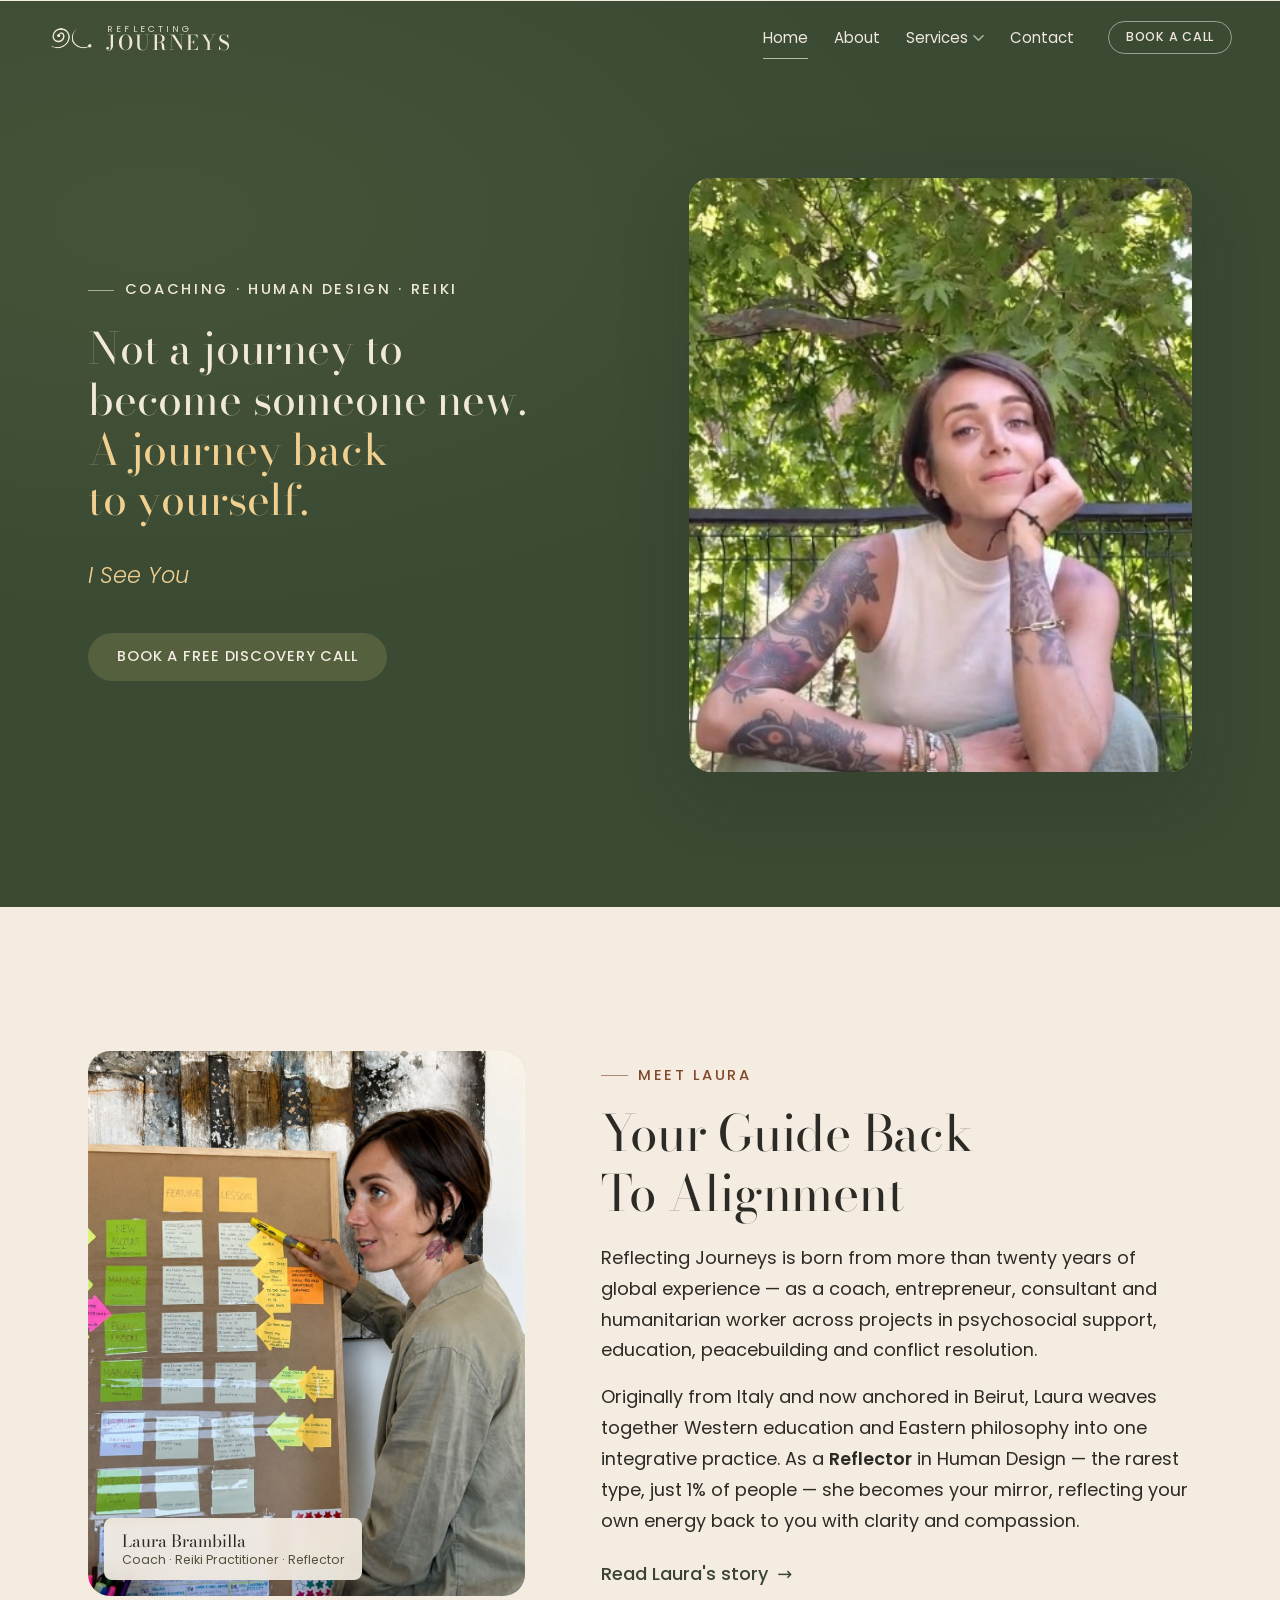
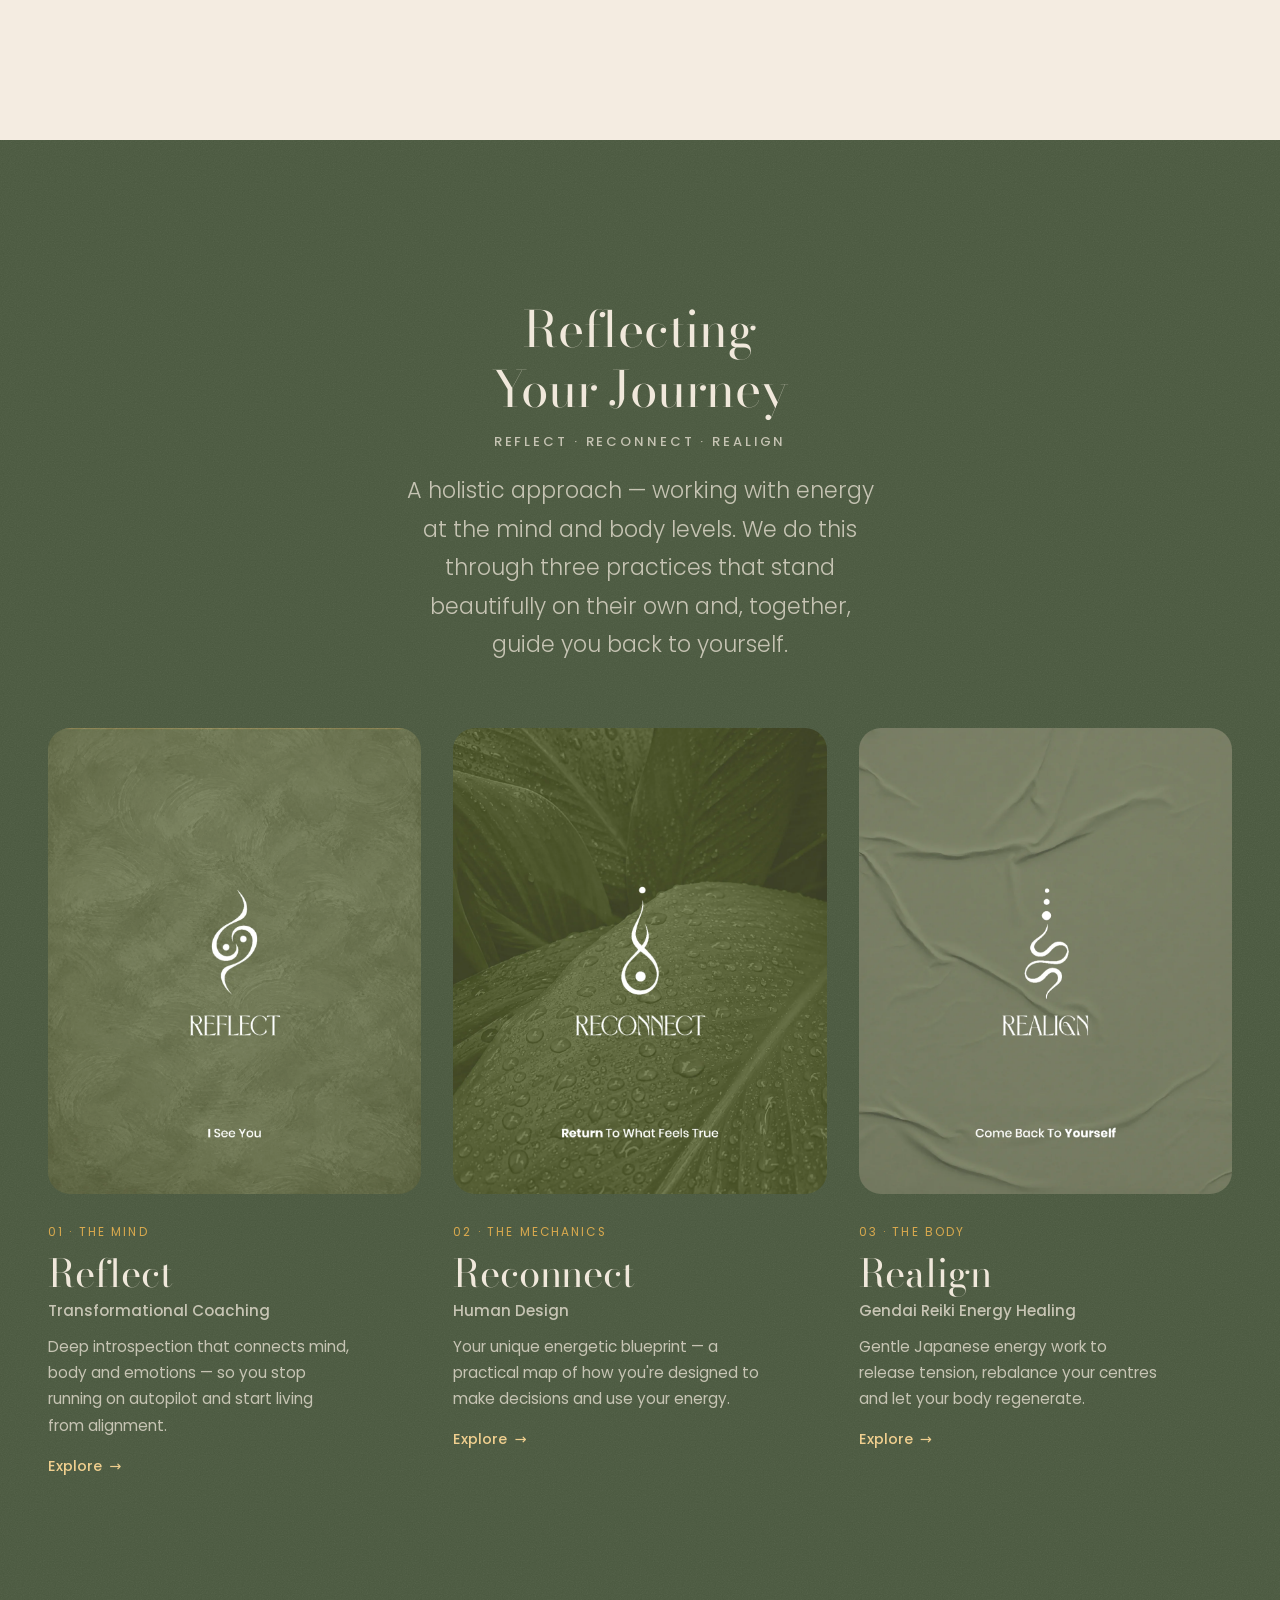
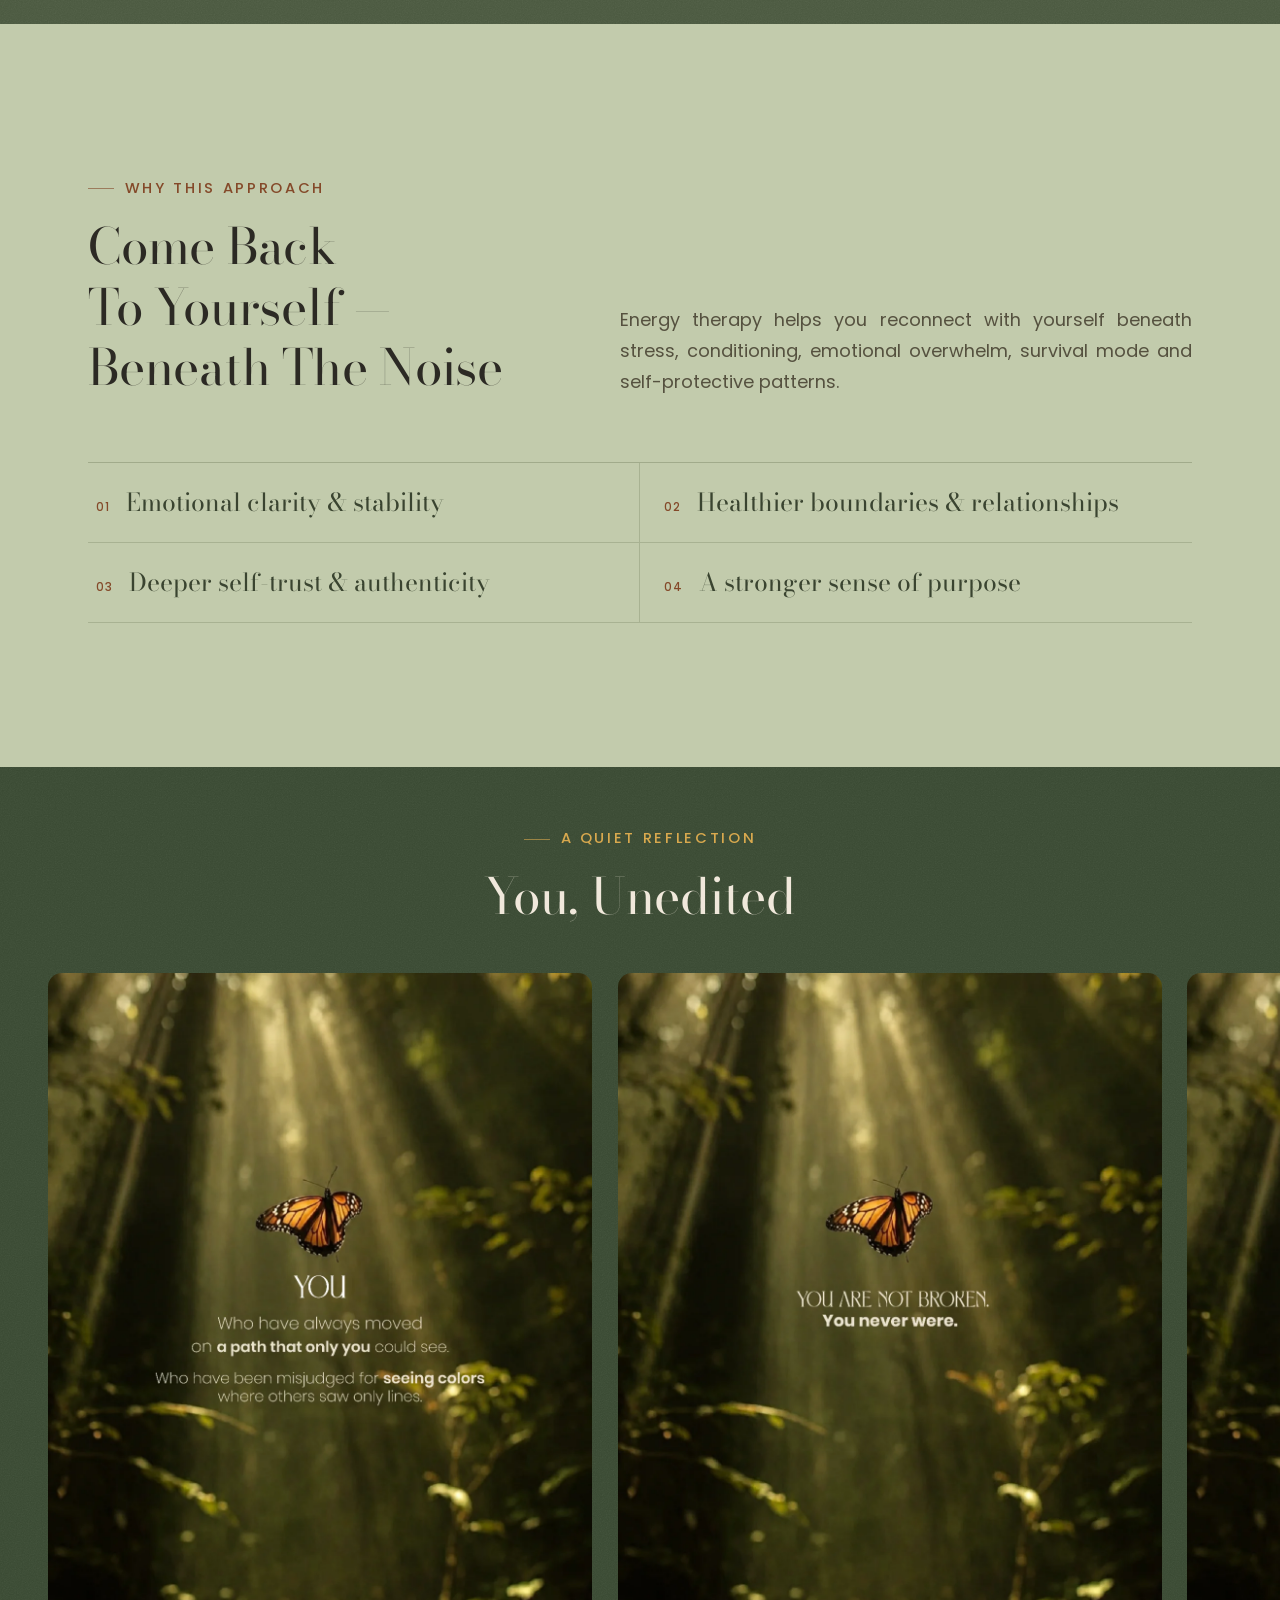
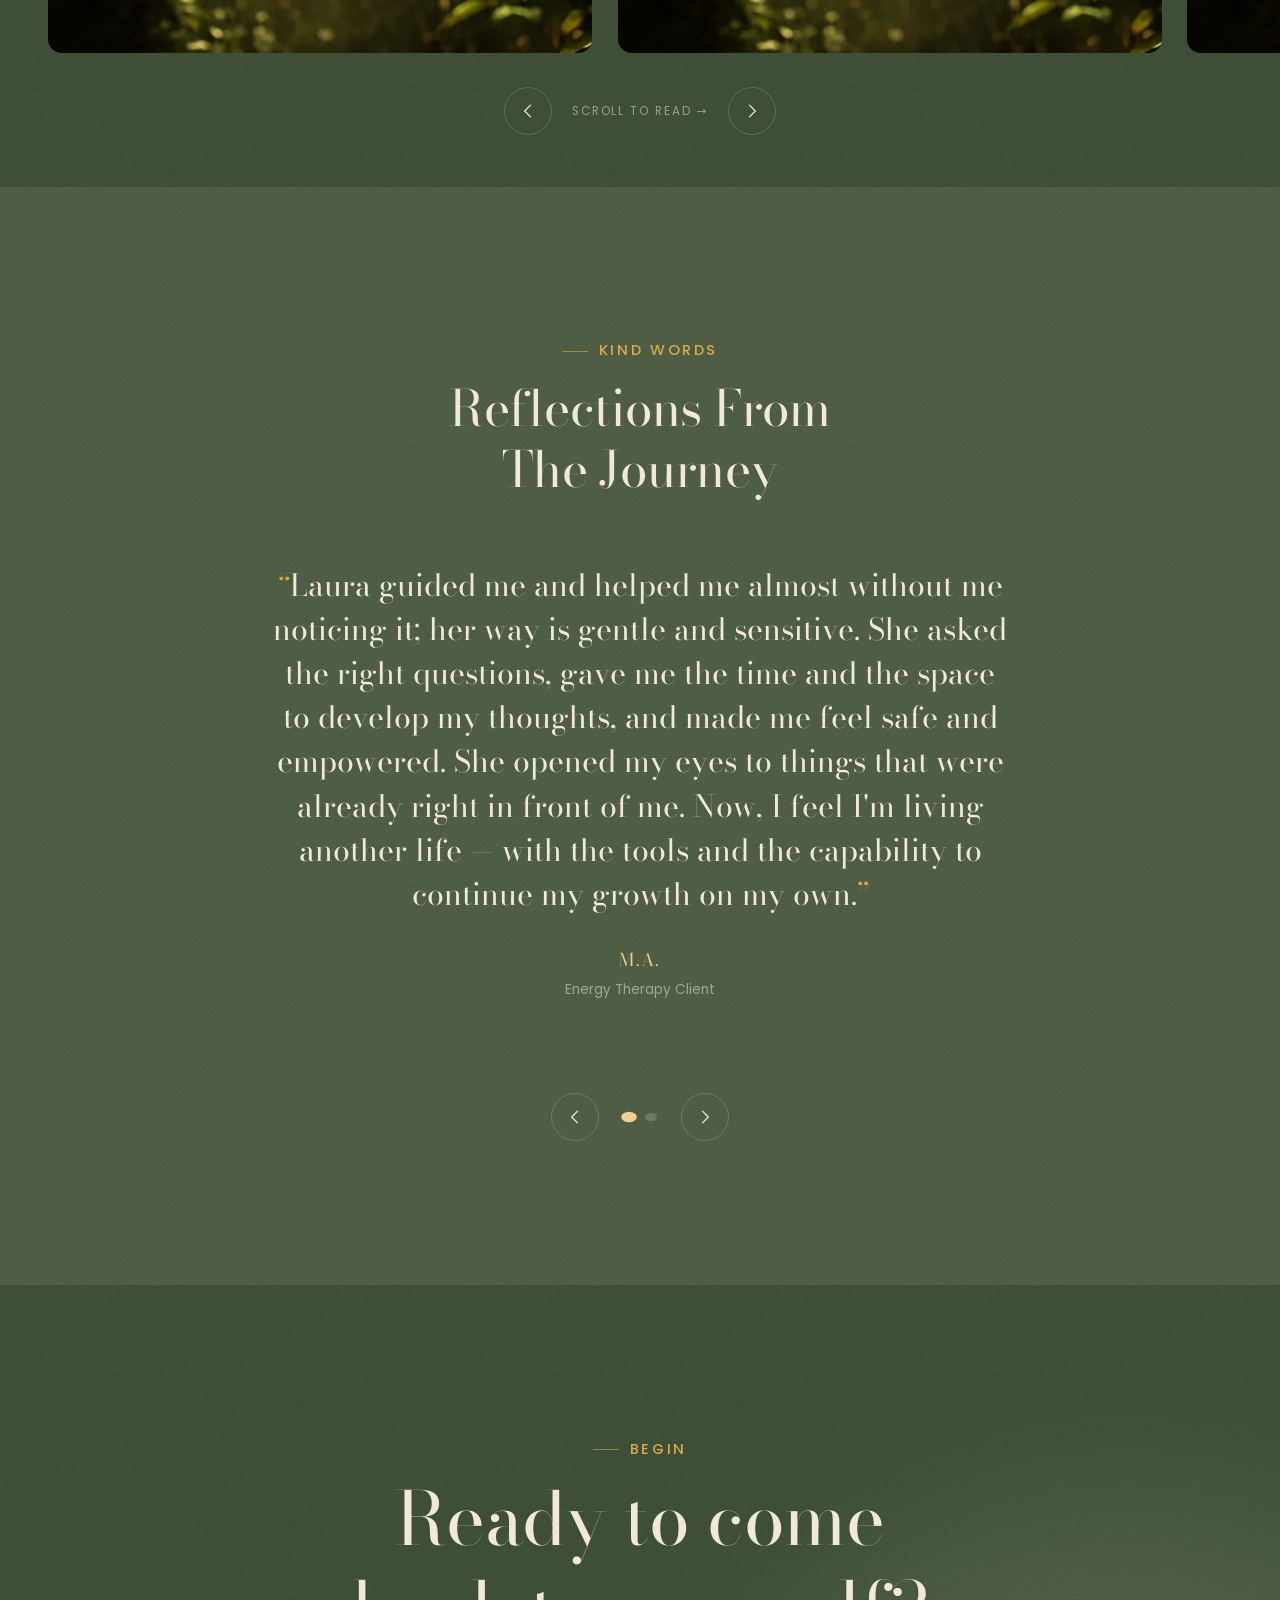
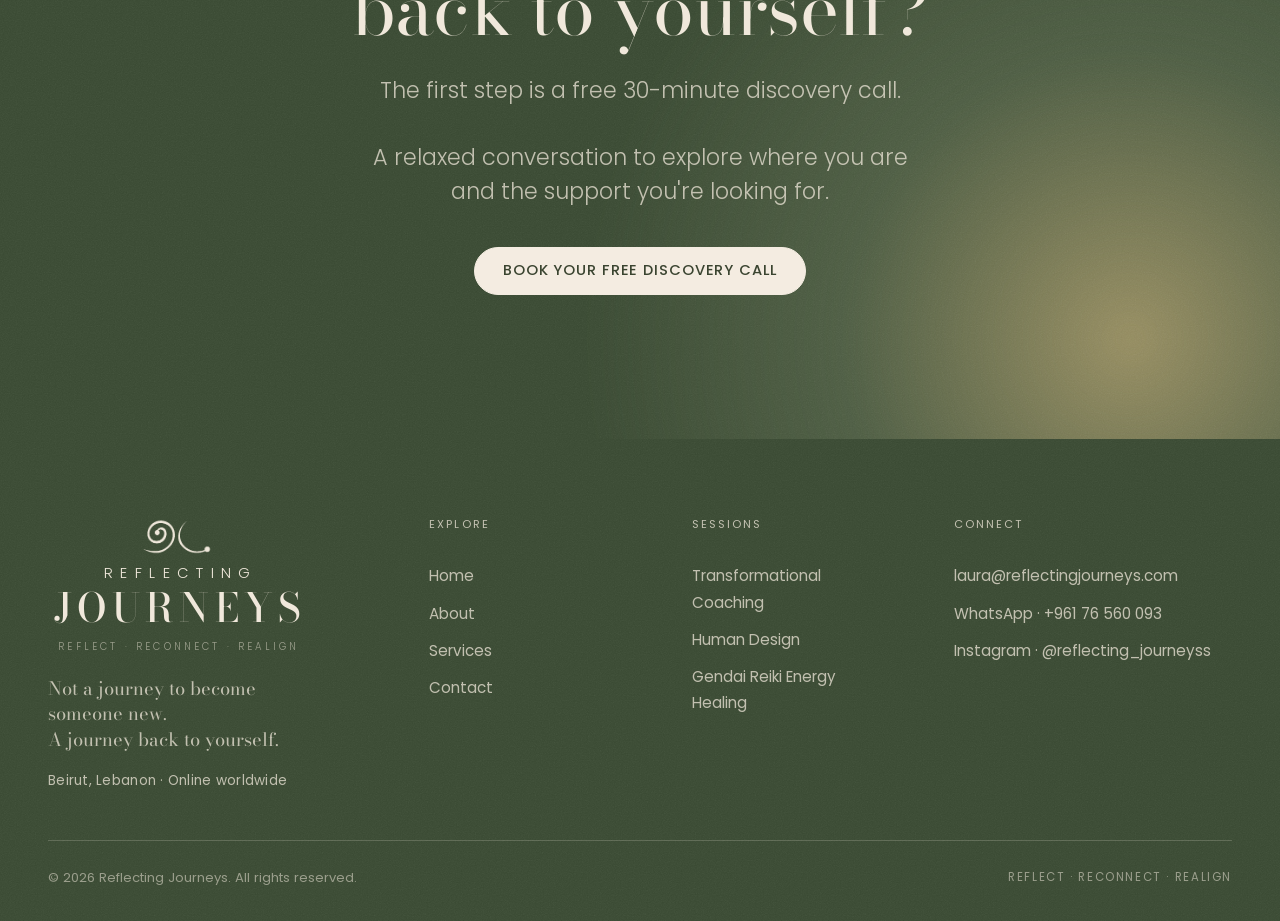
==== commit 39bb632a: "Correction + simplification pass (round 3) - Benefits: single uniform-weight titles (Emotional clari" ====
--- a/index.html
+++ b/index.html
@@ -62,7 +62,7 @@
               </a>
               <a role="menuitem" href="reiki.html" class="nav__sub-link">
                 <span class="nav__sub-num">03</span>
-                <span><span class="nav__sub-title">Gendai Reiki</span><span class="nav__sub-desc">The Body — Realign</span></span>
+                <span><span class="nav__sub-title">Gendai Reiki Energy Healing</span><span class="nav__sub-desc">The Body — Realign</span></span>
               </a>
               <a role="menuitem" href="services.html" class="nav__sub-all link">All services <span class="link__arrow" aria-hidden="true">→</span></a>
             </div>
@@ -92,7 +92,6 @@
         <p class="hero__lead" data-cms="home.hero_lead"><em>I See You</em></p>
         <div class="hero__actions">
           <a class="btn btn--primary" href="contact.html#book">Book a free discovery call</a>
-          <a class="btn btn--ghost" href="#path">Explore the journey</a>
         </div>
       </div>
       <figure class="hero__figure">
@@ -105,7 +104,7 @@
   <section class="section meet bg-cream" aria-labelledby="meet-title" id="meet-laura">
     <div class="container meet__inner">
       <figure class="meet__image is-zoom editorial-image editorial-image--rounded" style="--ar: 4/5; --pos: 50% 28%">
-        <img src="images/uploads/laura-studio.jpg" data-cms-img="images.home.meet" alt="Laura Brambilla at her desk with her Human Design library" loading="lazy" decoding="async" />
+        <img src="images/uploads/laura-about.jpg" data-cms-img="images.home.meet" alt="Laura Brambilla mapping ideas and patterns on a planning board" loading="lazy" decoding="async" />
         <figcaption class="meet__badge">
           <span class="meet__badge-name">Laura Brambilla</span>
           <span class="meet__badge-role">Coach · Reiki Practitioner · Reflector</span>
@@ -188,7 +187,7 @@
       </div>
 
       <ul class="why__outcomes" data-stagger data-reveal>
-        <li><span class="why__outcome-num">01</span> Emotional clarity</li>
+        <li><span class="why__outcome-num">01</span> Emotional clarity &amp; stability</li>
         <li><span class="why__outcome-num">02</span> Healthier boundaries &amp; relationships</li>
         <li><span class="why__outcome-num">03</span> Deeper self-trust &amp; authenticity</li>
         <li><span class="why__outcome-num">04</span> A stronger sense of purpose</li>
@@ -314,7 +313,7 @@
           <p class="site-footer__col-label">Sessions</p>
           <a href="coaching.html">Transformational Coaching</a>
           <a href="human-design.html">Human Design</a>
-          <a href="reiki.html">Gendai Reiki</a>
+          <a href="reiki.html">Gendai Reiki Energy Healing</a>
         </nav>
 
         <div class="site-footer__connect">
--- a/styles.css
+++ b/styles.css
@@ -1533,4 +1533,4 @@
 }
 
 /* #2 Hero eyebrow: cream (was muddy rust on green) */
-.hero__eyebrow { color: var(--text-on-dark-soft); }
+.hero__eyebrow { color: var(--text-on-dark); }
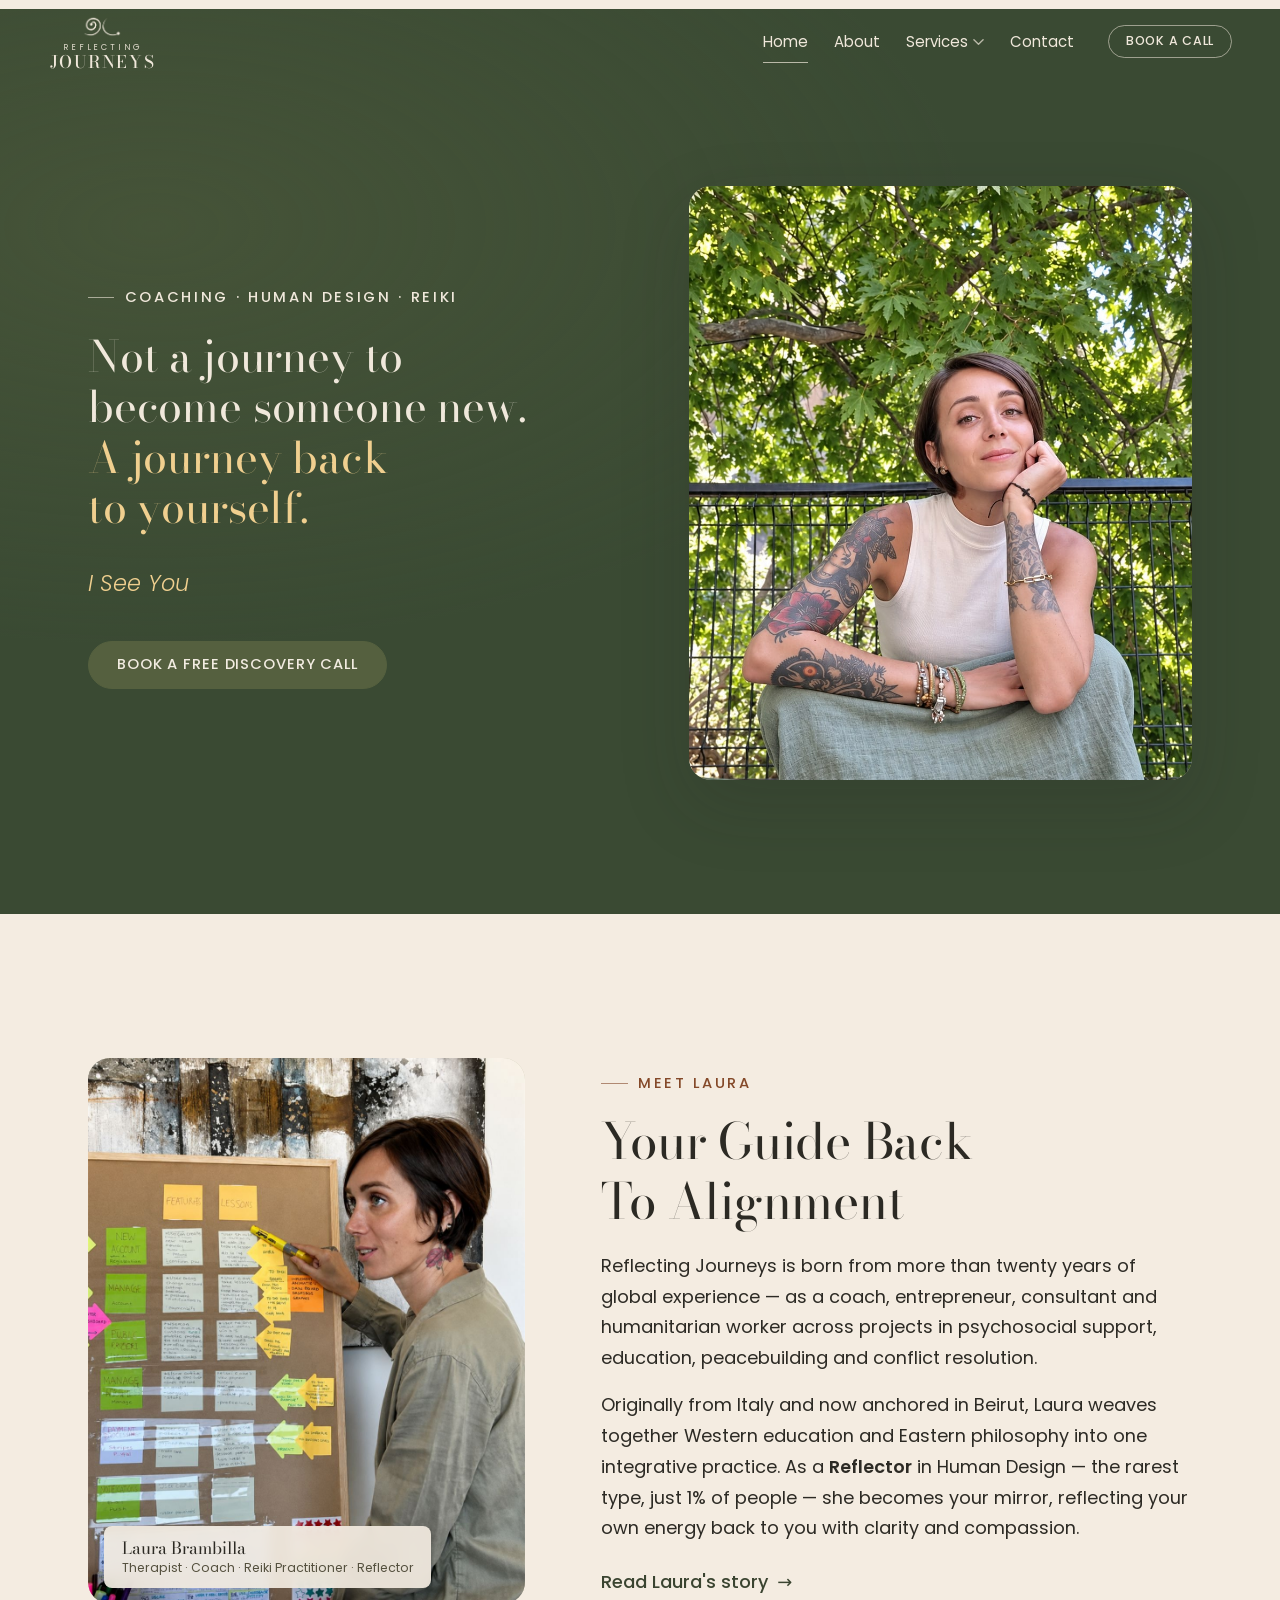
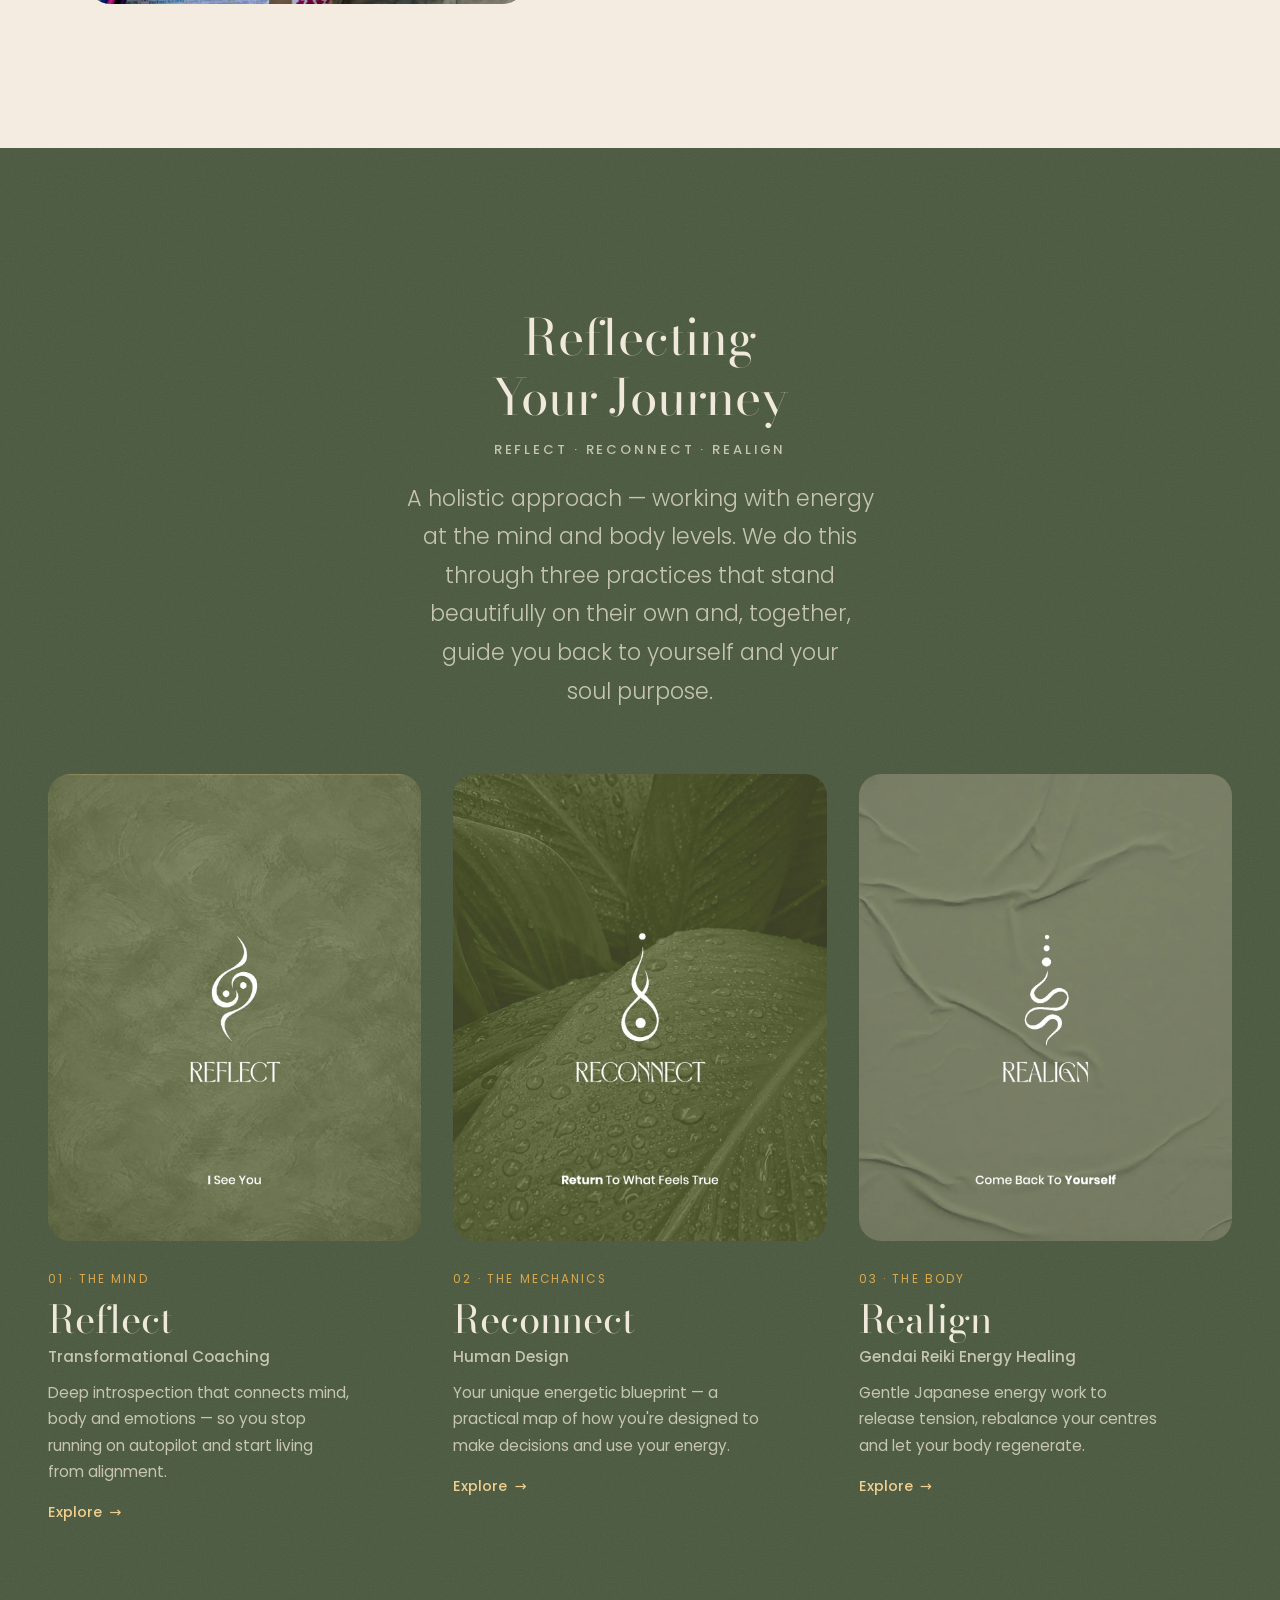
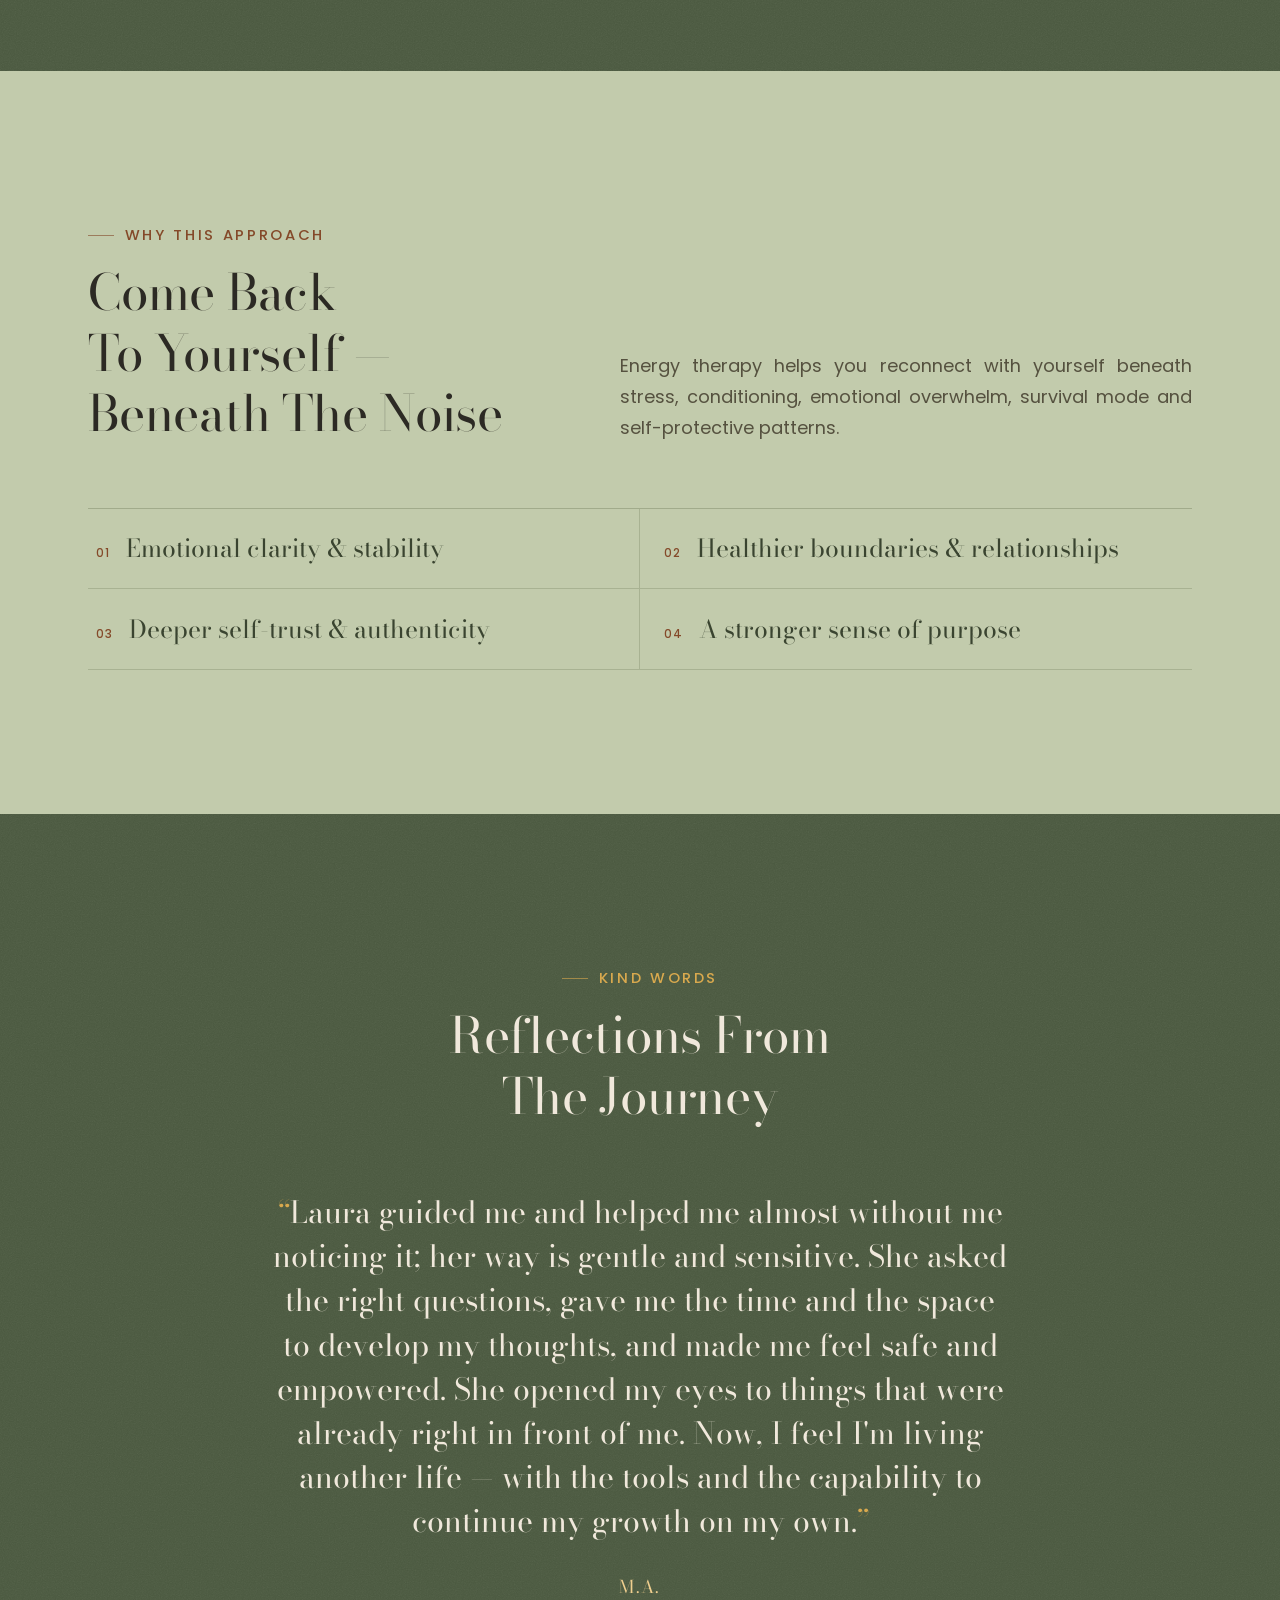
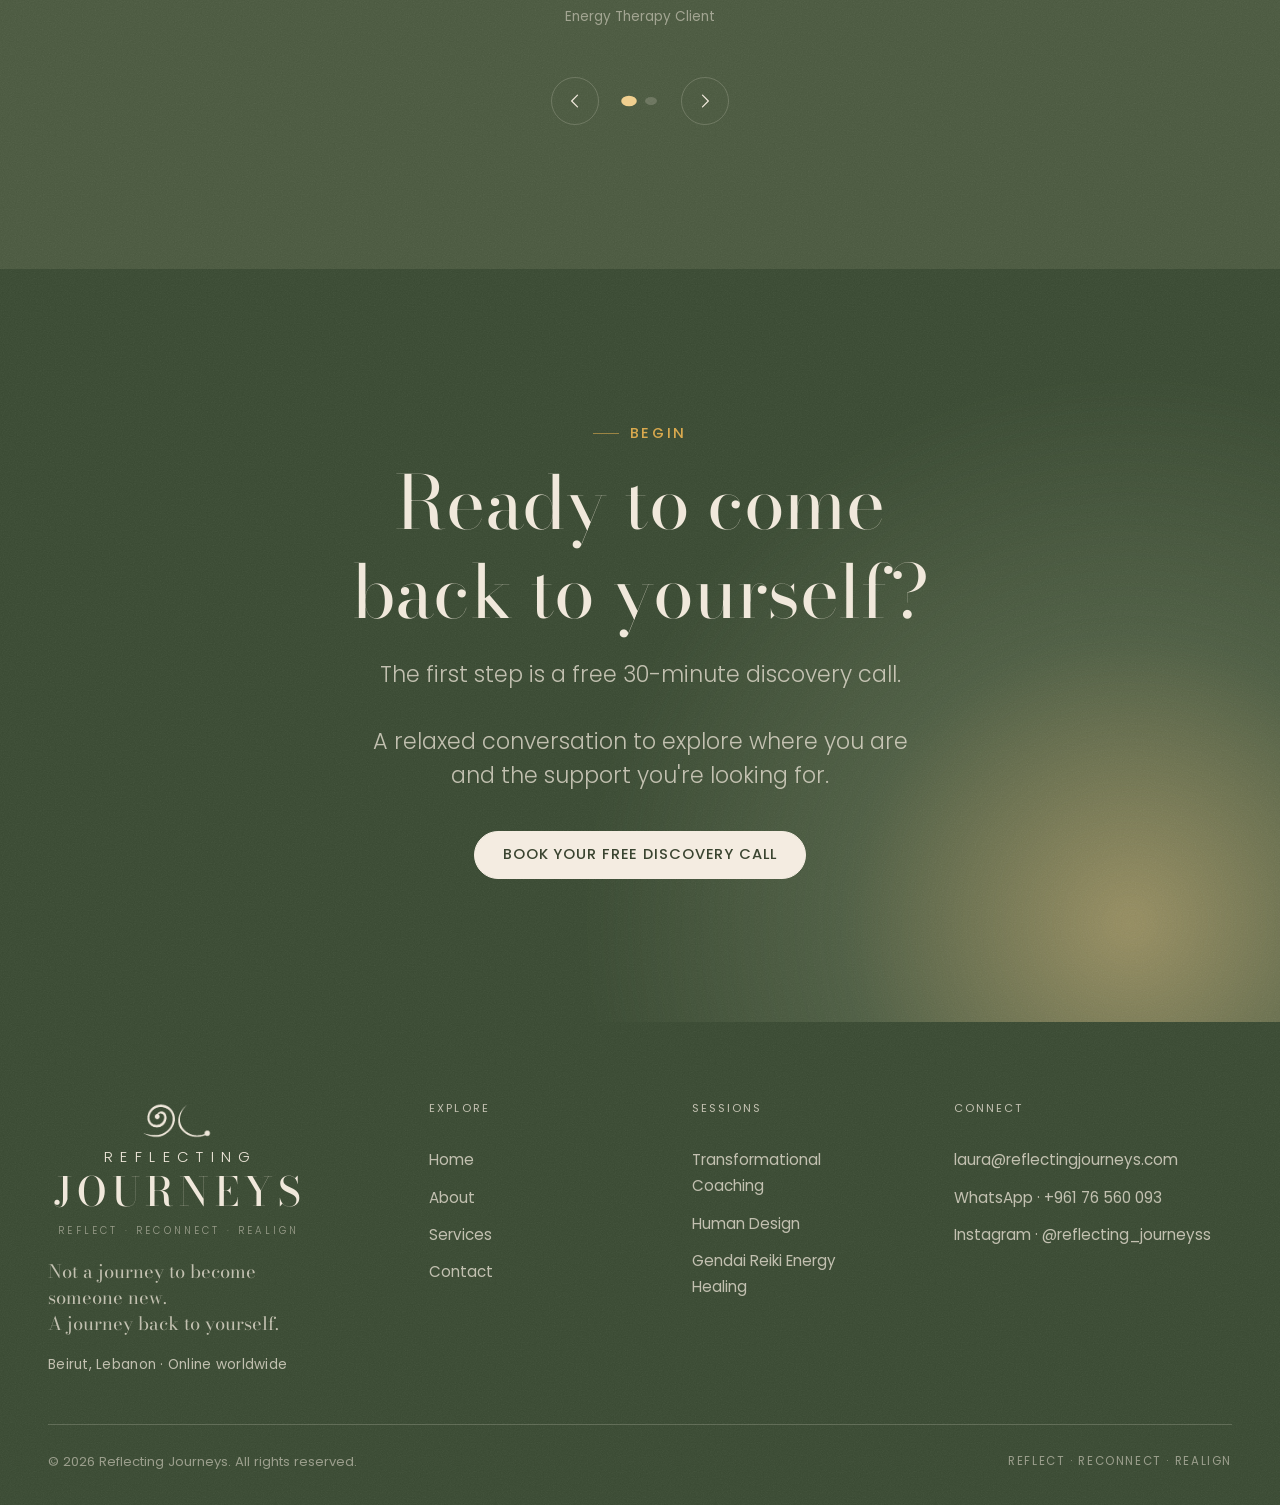
==== commit 0af798dc: "Stacked header logo, copy refinements, remove butterfly section - Header logo: regular stacked locku" ====
--- a/index.html
+++ b/index.html
@@ -107,7 +107,7 @@
         <img src="images/uploads/laura-about.jpg" data-cms-img="images.home.meet" alt="Laura Brambilla mapping ideas and patterns on a planning board" loading="lazy" decoding="async" />
         <figcaption class="meet__badge">
           <span class="meet__badge-name">Laura Brambilla</span>
-          <span class="meet__badge-role">Coach · Reiki Practitioner · Reflector</span>
+          <span class="meet__badge-role">Therapist · Coach · Reiki Practitioner · Reflector</span>
         </figcaption>
       </figure>
 
@@ -127,7 +127,7 @@
       <div class="section-heading is-centered" data-reveal>
         <h2 id="path-title" class="section-heading__title">Reflecting Your Journey</h2>
         <p class="path__triad">Reflect · Reconnect · Realign</p>
-        <p class="section-heading__intro">A holistic approach — working with energy at the mind and body levels. We do this through three practices that stand beautifully on their own and, together, guide you back to yourself.</p>
+        <p class="section-heading__intro">A holistic approach — working with energy at the mind and body levels. We do this through three practices that stand beautifully on their own and, together, guide you back to yourself and your soul purpose.</p>
       </div>
 
       <div class="path__grid">
@@ -192,33 +192,6 @@
         <li><span class="why__outcome-num">03</span> Deeper self-trust &amp; authenticity</li>
         <li><span class="why__outcome-num">04</span> A stronger sense of purpose</li>
       </ul>
-    </div>
-  </section>
-
-  <!-- ============ E · BUTTERFLY (small editorial) ============ -->
-  <section class="section butterfly-story bg-deepest grain on-dark" aria-labelledby="butterfly-title">
-    <div class="container">
-      <div class="section-heading is-centered" data-reveal>
-        <p class="eyebrow is-centered">A quiet reflection</p>
-        <h2 id="butterfly-title" class="section-heading__title">You, Unedited</h2>
-      </div>
-    </div>
-    <div class="butterfly-strip" data-bf-track>
-      <figure class="poster-figure"><img src="images/brand/butterfly-2-you.webp" data-cms-img="images.butterfly.b1" alt="You, who have always moved on a path that only you could see." loading="lazy" decoding="async" /></figure>
-      <figure class="poster-figure"><img src="images/brand/butterfly-1-notbroken.webp" data-cms-img="images.butterfly.b2" alt="You are not broken. You never were." loading="lazy" decoding="async" /></figure>
-      <figure class="poster-figure"><img src="images/brand/butterfly-3-walls.webp" data-cms-img="images.butterfly.b3" alt="The world builds walls called normal — but a garden does not bloom in uniform rows." loading="lazy" decoding="async" /></figure>
-      <figure class="poster-figure"><img src="images/brand/butterfly-4-mold.webp" data-cms-img="images.butterfly.b4" alt="We are not all meant to fit neatly into the mold." loading="lazy" decoding="async" /></figure>
-      <figure class="poster-figure"><img src="images/brand/butterfly-5-so.webp" data-cms-img="images.butterfly.b5" alt="Stay beautifully out of step. Remain unapologetically you." loading="lazy" decoding="async" /></figure>
-    </div>
-    <div class="butterfly-controls">
-      <button class="carousel__btn butterfly-arrow" data-bf-prev aria-label="Previous">
-        <svg viewBox="0 0 24 24" width="20" height="20" aria-hidden="true"><path d="M15 5 8 12l7 7" fill="none" stroke="currentColor" stroke-width="1.5" stroke-linecap="round" stroke-linejoin="round"/></svg>
-      </button>
-      <span class="butterfly-hint butterfly-hint--desktop">Scroll to read →</span>
-      <span class="butterfly-hint butterfly-hint--mobile">Swipe to read →</span>
-      <button class="carousel__btn butterfly-arrow" data-bf-next aria-label="Next">
-        <svg viewBox="0 0 24 24" width="20" height="20" aria-hidden="true"><path d="M9 5l7 7-7 7" fill="none" stroke="currentColor" stroke-width="1.5" stroke-linecap="round" stroke-linejoin="round"/></svg>
-      </button>
     </div>
   </section>
 
--- a/styles.css
+++ b/styles.css
@@ -543,27 +543,30 @@
 /* Header logo = full compact lockup: official emblem + REFLECTING / Journeys wordmark.
    Emblem via CSS mask, wordmark in currentColor, so the whole lockup inherits the
    header's text colour (cream over the dark hero, ink once scrolled). */
+/* Regular (stacked) lockup: emblem on top, name underneath — not side by side */
 .logo {
   display: inline-flex;
+  flex-direction: column;
   align-items: center;
-  gap: 0.62rem;
+  gap: 0.34rem;
   color: currentColor;
   line-height: 1;
-  padding-block: 0.2rem;
+  padding-block: 0.3rem;
+  text-align: center;
 }
 .logo__mark {
-  width: 46px;
-  height: 26px;
+  width: 40px;
+  height: 22px;
   flex: none;
   background: currentColor;
   -webkit-mask: url("images/rj-emblem.png") center / contain no-repeat;
           mask: url("images/rj-emblem.png") center / contain no-repeat;
   transition: opacity var(--dur-fast) var(--ease-out);
 }
-.logo__word { display: grid; gap: 0.14em; }
+.logo__word { display: grid; gap: 0.2em; justify-items: center; }
 .logo__word-top {
   font-family: var(--font-body);
-  font-size: 0.58rem;
+  font-size: 0.52rem;
   font-weight: 400;
   letter-spacing: 0.34em;
   text-indent: 0.34em;
@@ -573,7 +576,7 @@
 }
 .logo__word-bottom {
   font-family: var(--font-display);
-  font-size: 1.28rem;
+  font-size: 1.08rem;
   font-weight: 500;
   letter-spacing: 0.1em;
   text-indent: 0.1em;
@@ -582,10 +585,10 @@
 }
 .logo:hover .logo__mark { opacity: 0.82; }
 @media (max-width: 640px) {
-  .logo { gap: 0.5rem; }
-  .logo__mark { width: 40px; height: 23px; }
-  .logo__word-top { font-size: 0.52rem; letter-spacing: 0.3em; text-indent: 0.3em; }
-  .logo__word-bottom { font-size: 1.12rem; }
+  .logo { gap: 0.26rem; }
+  .logo__mark { width: 34px; height: 19px; }
+  .logo__word-top { font-size: 0.46rem; letter-spacing: 0.3em; text-indent: 0.3em; }
+  .logo__word-bottom { font-size: 0.96rem; }
 }
 
 /* ============================================================
@@ -759,12 +762,17 @@
     box-shadow: 0 26px 50px color-mix(in oklab, var(--rj-olive-black) 55%, transparent);
     opacity: 0;
     visibility: hidden;
+    pointer-events: none;   /* closed panel must not intercept taps on the page below */
     transform: translateY(-10px);
     transition: opacity 0.22s var(--ease-out),
                 transform 0.22s var(--ease-out),
                 visibility 0.22s;
   }
-  .nav.is-open { opacity: 1; visibility: visible; transform: none; }
+  .nav.is-open { opacity: 1; visibility: visible; pointer-events: auto; transform: none; }
+  /* The always-visible submenu re-enables its own pointer-events; keep it
+     un-tappable while the panel is closed so it can't intercept taps on the
+     hero/content beneath it. */
+  .nav:not(.is-open) .nav__sub { pointer-events: none; }
 
   /* Dimmed backdrop behind the panel (visual only; tap-to-close handled in JS) */
   body.nav-open::before {
@@ -867,6 +875,9 @@
 @media (max-width: 520px) {
   .site-footer__top { grid-template-columns: 1fr; }
   .site-footer__base { flex-direction: column; align-items: flex-start; }
+  /* Centre the footer brand lockup on phones */
+  .site-footer__brand { text-align: center; }
+  .site-footer__brand .logo-lockup { display: grid; width: fit-content; margin-inline: auto; }
 }
 
 /* ============================================================
@@ -1282,7 +1293,7 @@
    HOME · 7 · TESTIMONIALS CAROUSEL
    ============================================================ */
 .carousel { max-width: 860px; margin: clamp(2rem, 5vw, 3.5rem) auto 0; }
-.carousel__viewport { overflow: hidden; }
+.carousel__viewport { overflow: hidden; transition: height var(--dur-slow) var(--ease-soft); }
 .carousel__track { display: flex; transition: transform var(--dur-slow) var(--ease-soft); }
 .carousel__slide { flex: 0 0 100%; padding: 0 clamp(0.5rem, 3vw, 2rem); }
 .testimonial { text-align: center; max-width: 46rem; margin-inline: auto; }
@@ -1454,7 +1465,7 @@
 .contact-cta { margin-top: 2rem; }
 .contact-cta__note { color: var(--text-soft); margin-bottom: 1.2rem; max-width: 34ch; }
 
-.contact-form { background: var(--surface-panel); border: 1px solid var(--line); border-radius: var(--radius-lg); padding: clamp(1.5rem, 4vw, 2.6rem); }
+.contact-form { background: var(--surface-sage); border: 1px solid var(--line); border-radius: var(--radius-lg); padding: clamp(1.5rem, 4vw, 2.6rem); }
 .field { margin-bottom: 1.2rem; }
 .field label { display: block; font-size: 0.8rem; font-weight: 500; letter-spacing: 0.04em; margin-bottom: 0.45rem; color: var(--text); }
 .field input, .field select, .field textarea {
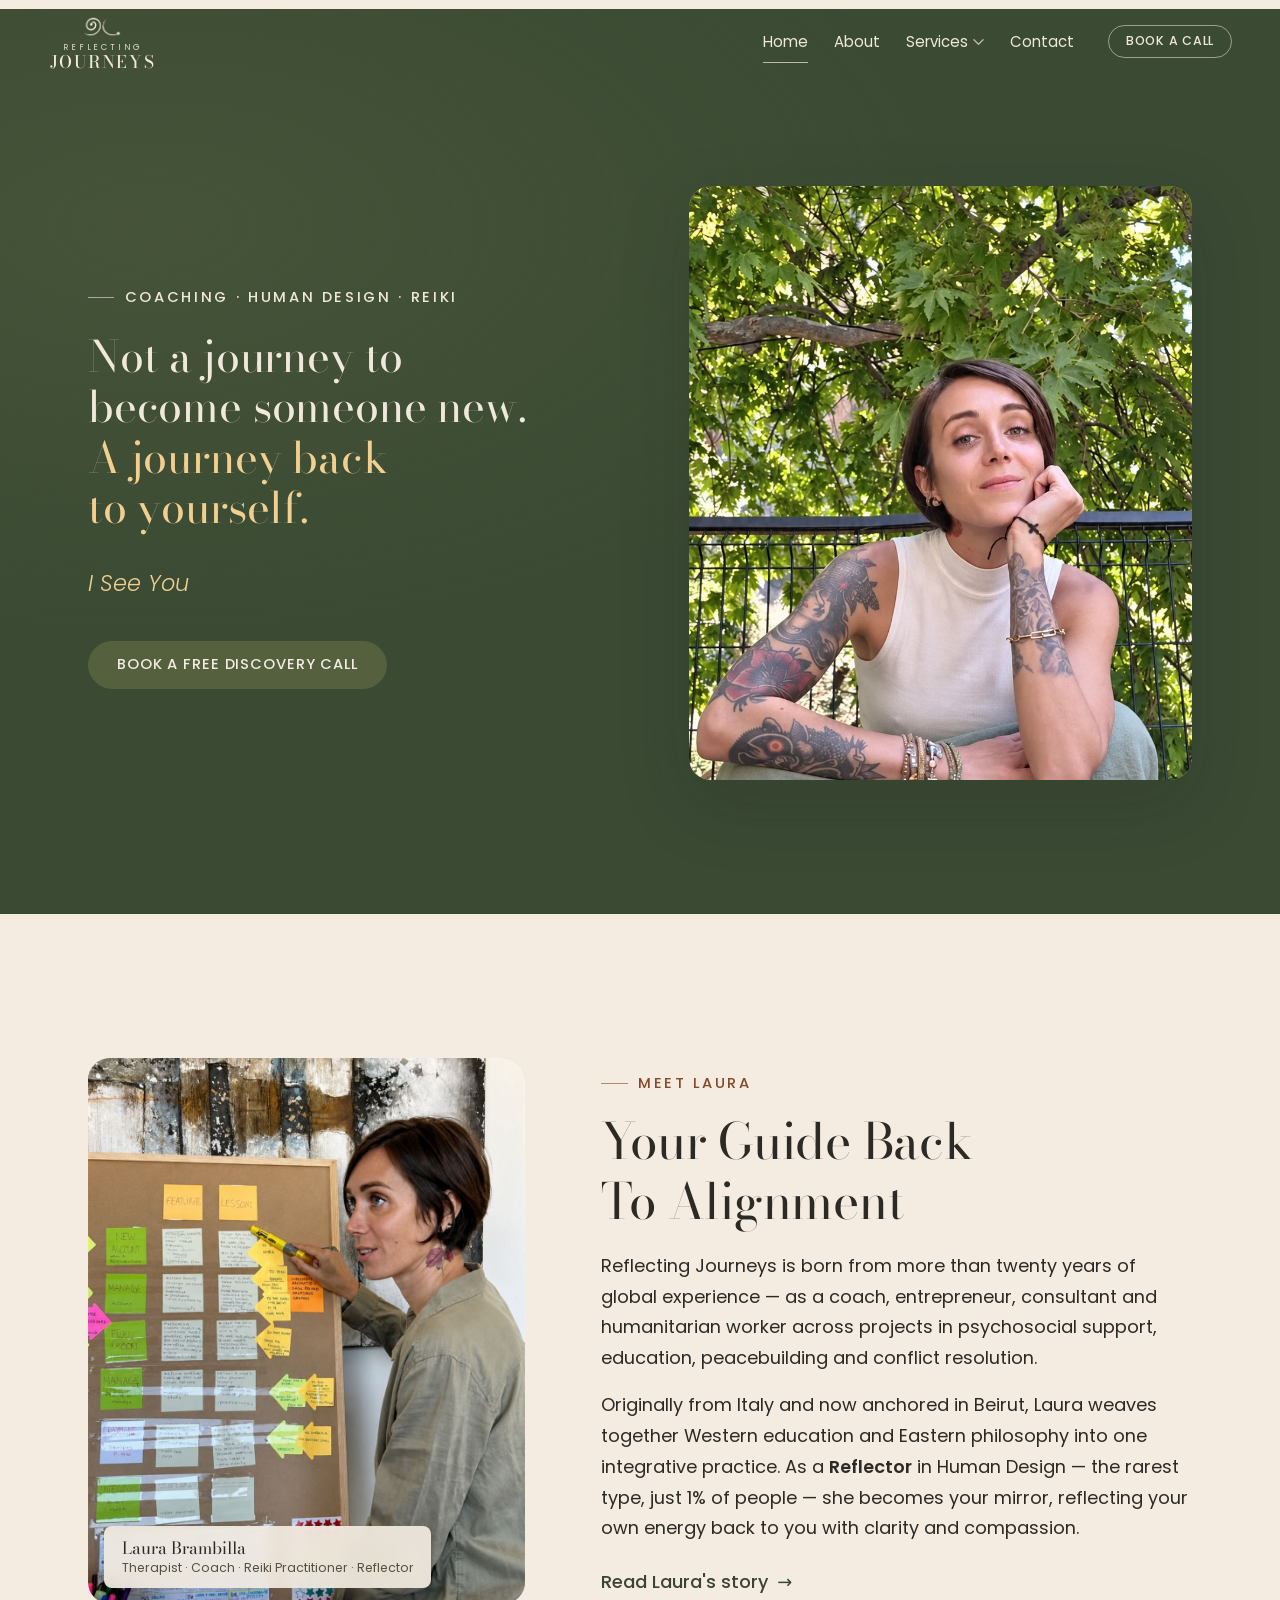
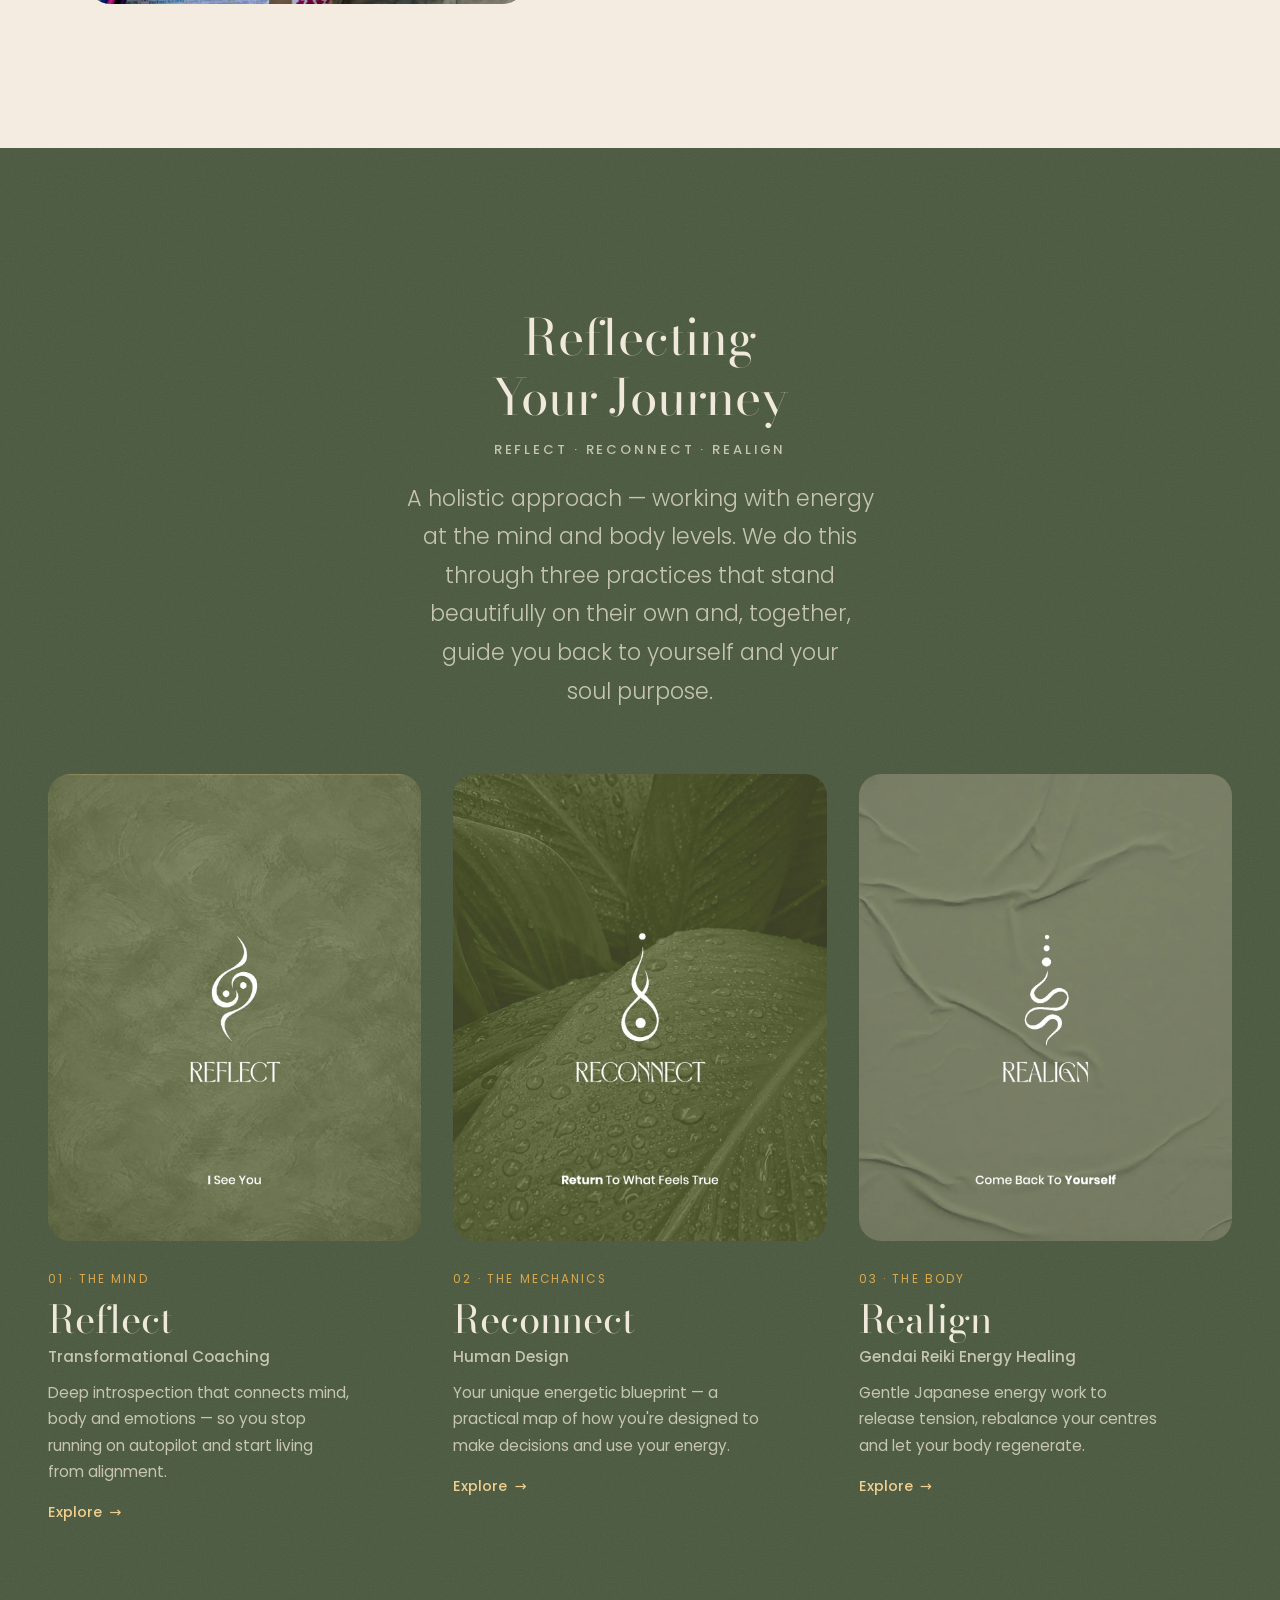
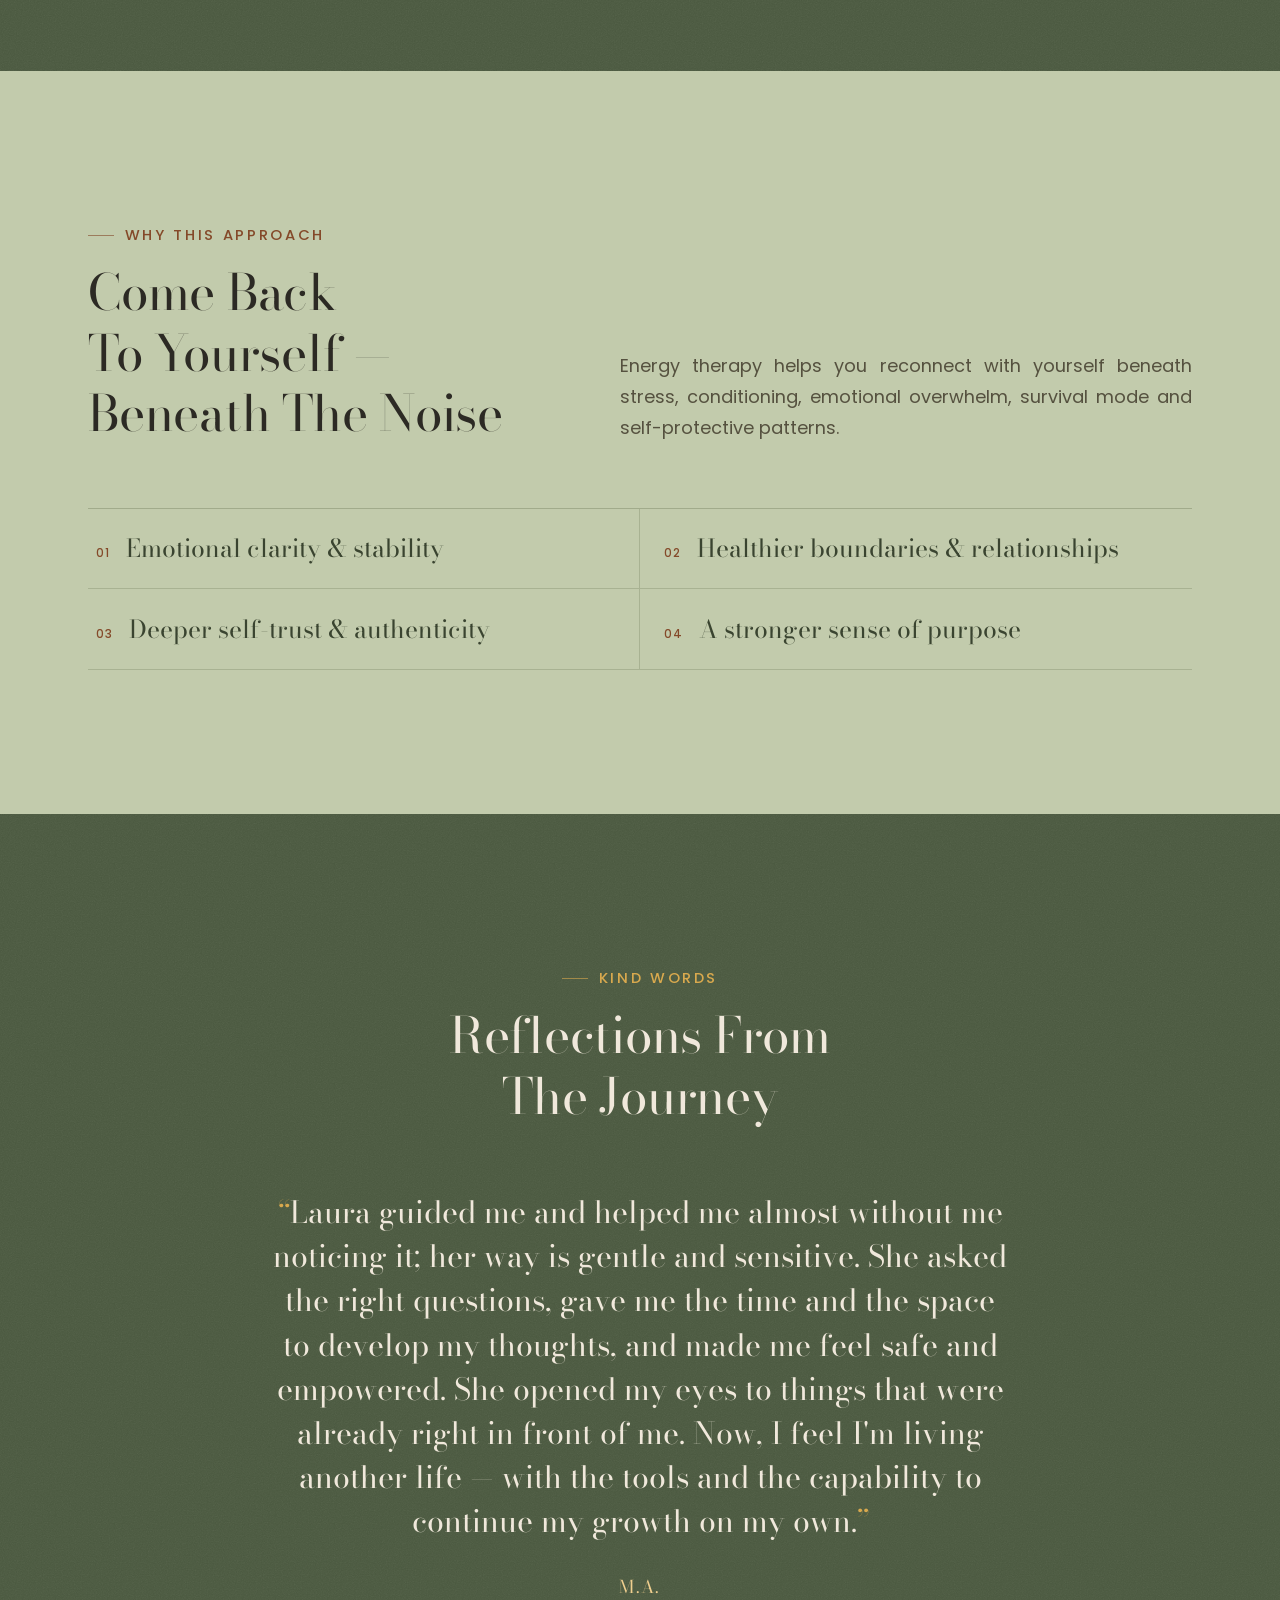
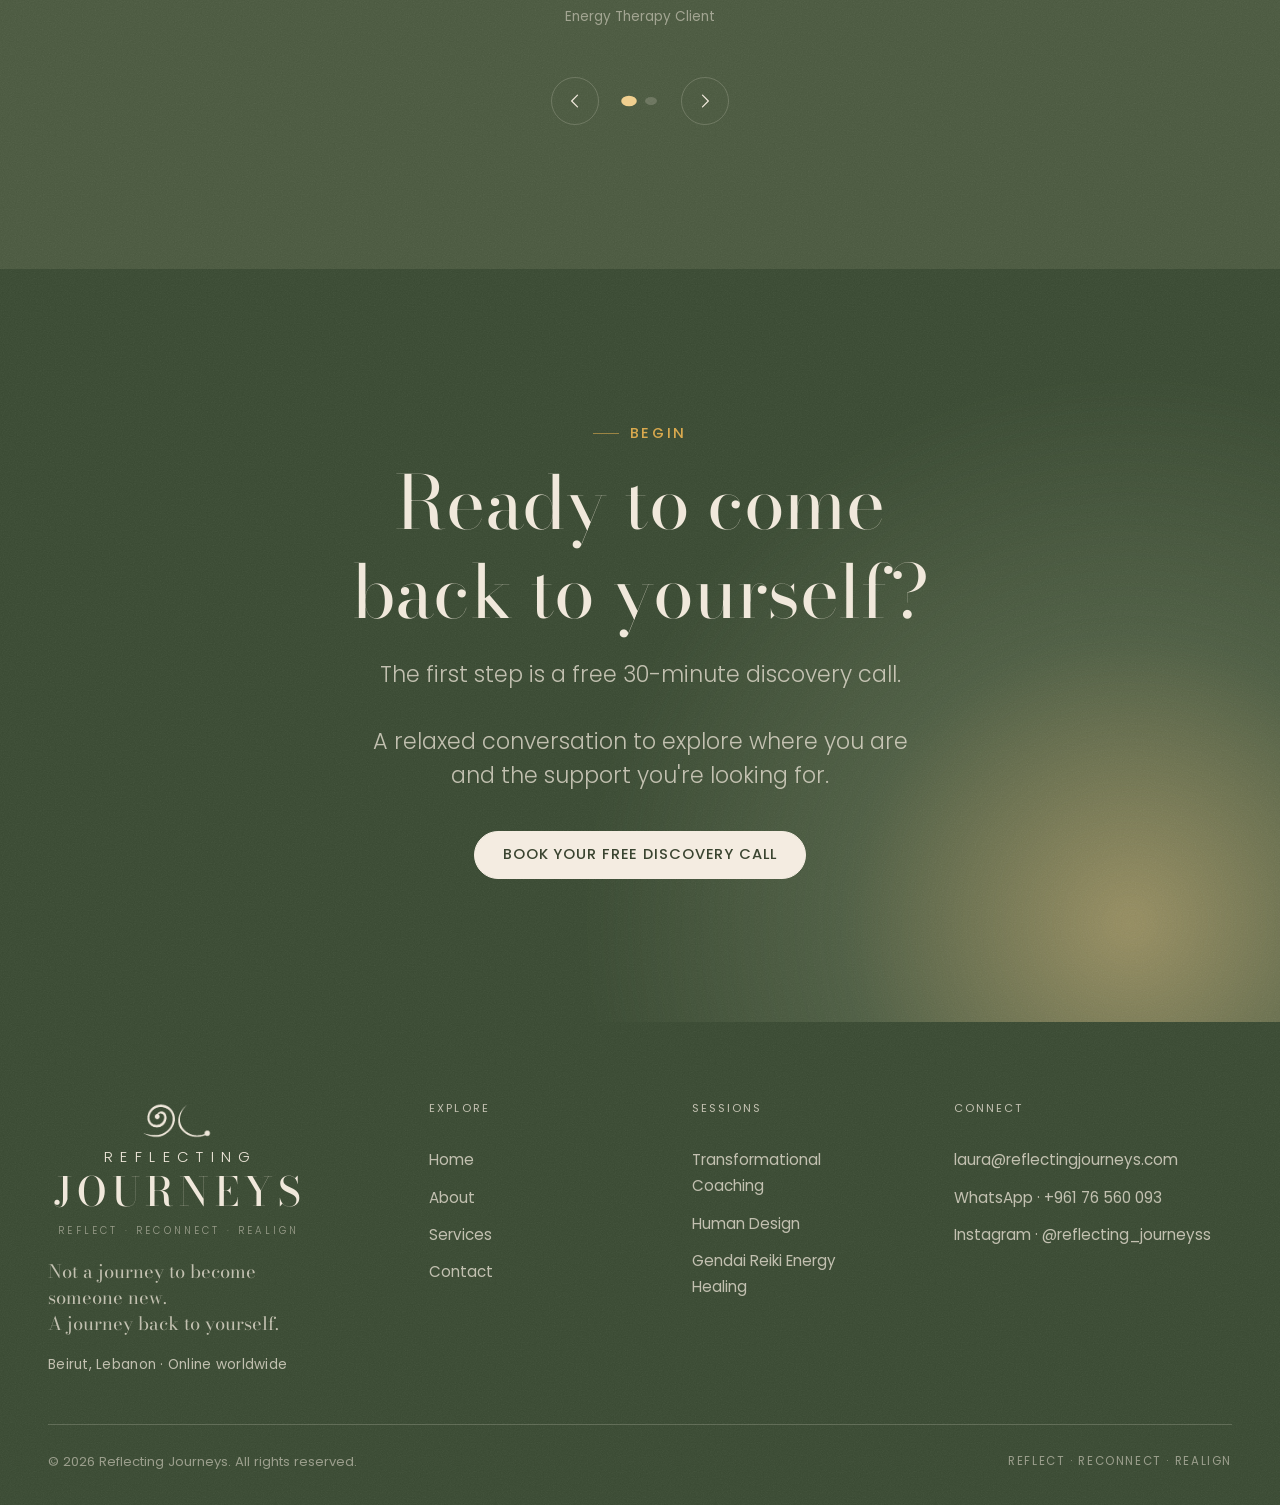
==== commit dc88cdfa: "New hero photo; fill empty cell in About pillars grid - Home hero: new full-length photo of Laura un" ====
--- a/index.html
+++ b/index.html
@@ -95,7 +95,7 @@
         </div>
       </div>
       <figure class="hero__figure">
-        <img src="images/uploads/laura-trees.jpg" data-cms-img="images.home.hero" alt="Laura Brambilla sitting outdoors under the trees" fetchpriority="high" decoding="async" style="object-position: 50% 24%" />
+        <img src="images/uploads/laura-trees-full.webp" data-cms-img="images.home.hero" alt="Laura Brambilla sitting outdoors under the trees" fetchpriority="high" decoding="async" style="object-position: 50% 24%" />
       </figure>
     </div>
   </section>
--- a/styles.css
+++ b/styles.css
@@ -1360,6 +1360,11 @@
 .pillar__num { font-family: var(--font-display); font-size: 1.1rem; color: var(--accent-warm); }
 .pillar__title { font-size: clamp(1.3rem, 2.2vw, 1.7rem); margin: 0.5rem 0 0.7rem; }
 .pillar p { color: var(--text-soft); font-size: 0.98rem; }
+/* Odd count: the last card spans the full row (no empty grey cell) */
+@media (min-width: 681px) {
+  .pillar:last-child:nth-child(odd) { grid-column: 1 / -1; text-align: center; }
+  .pillar:last-child:nth-child(odd) p { max-width: 46ch; margin-inline: auto; }
+}
 @media (max-width: 680px) { .pillars { grid-template-columns: 1fr; } }
 
 /* ---------- About: reflector ---------- */
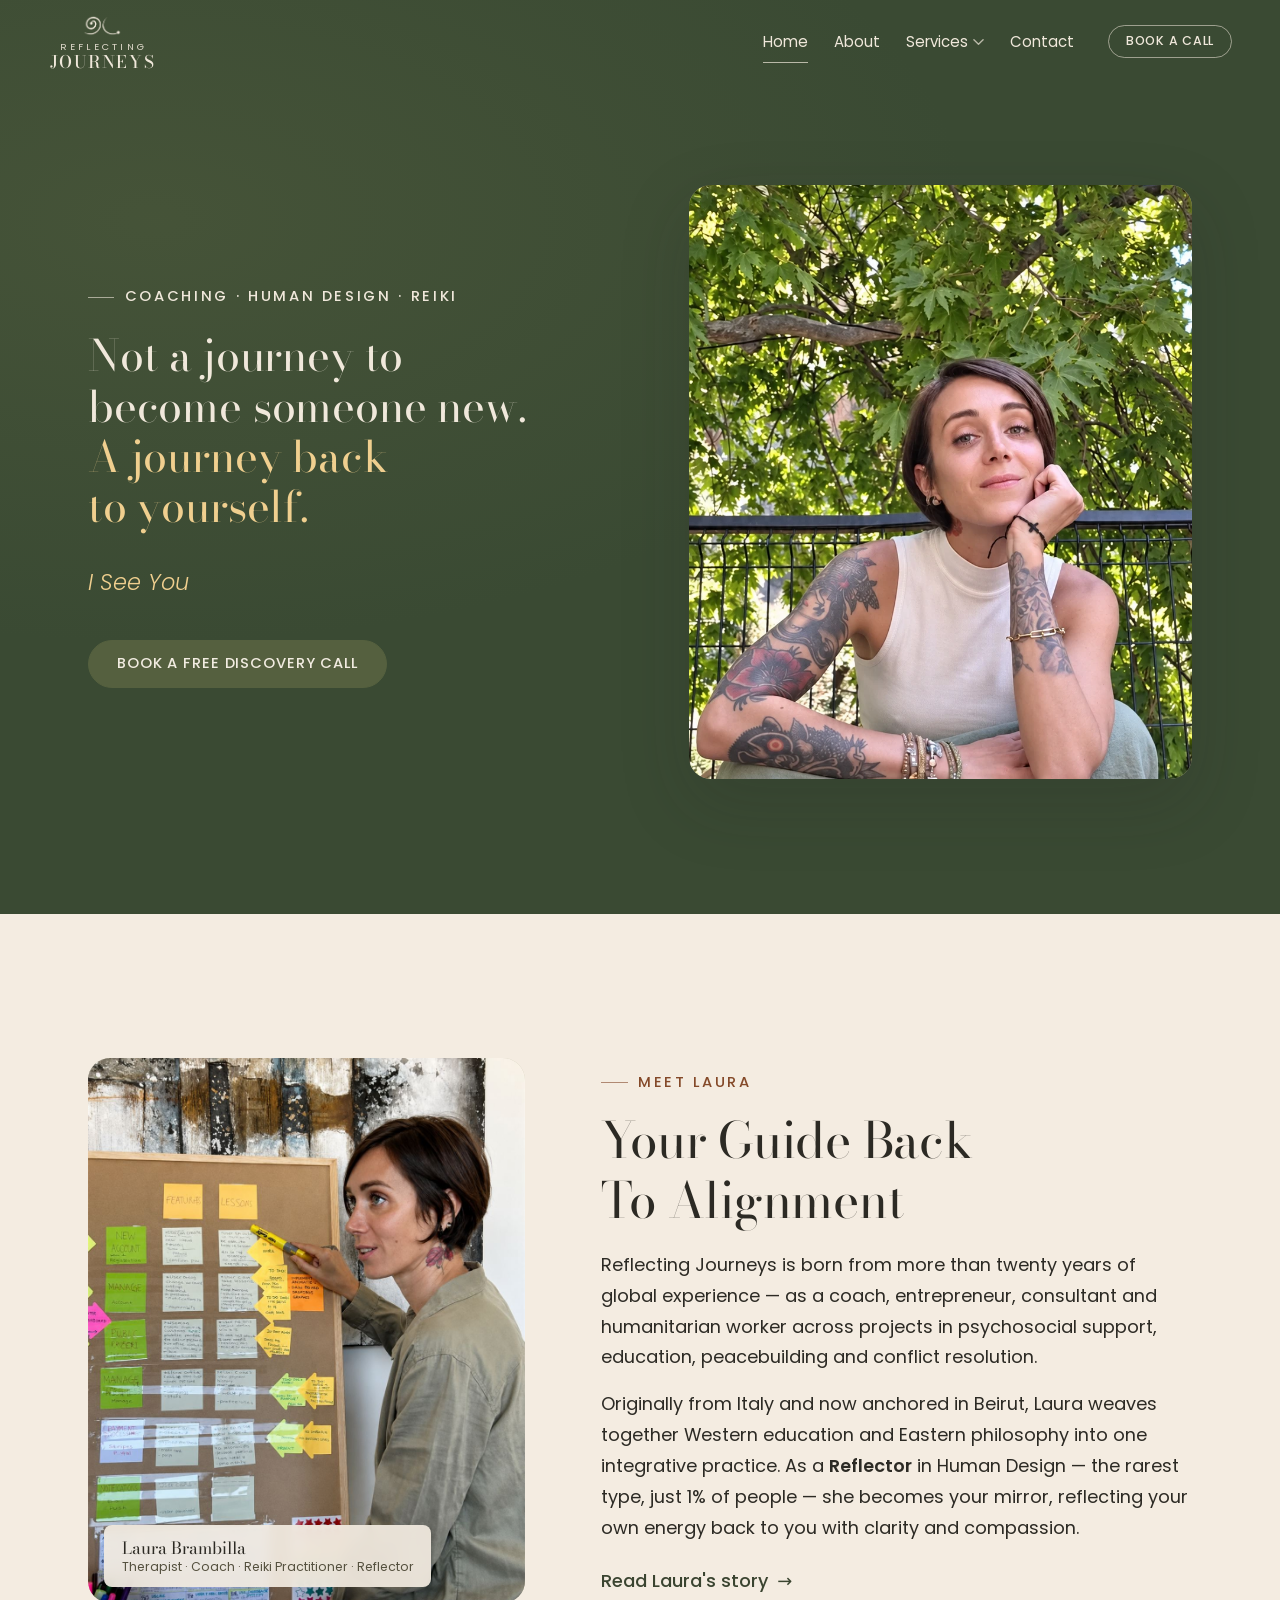
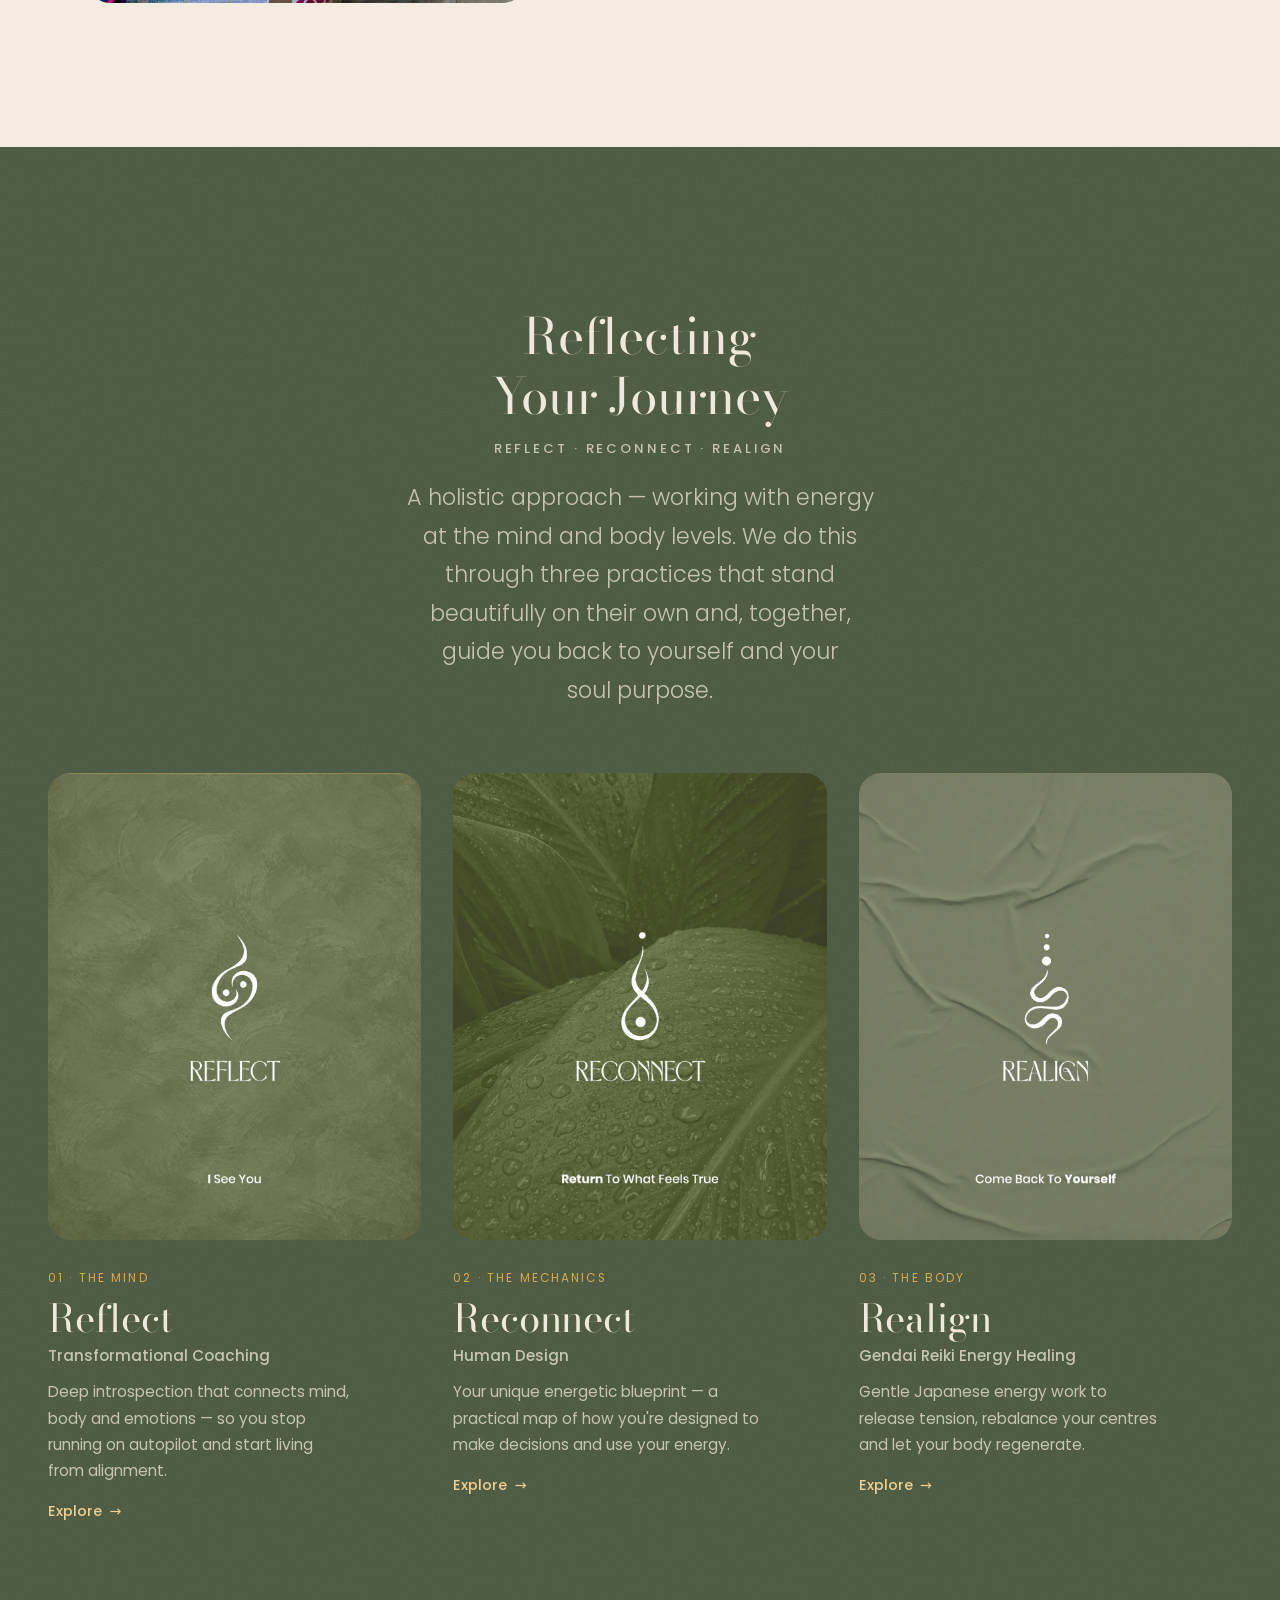
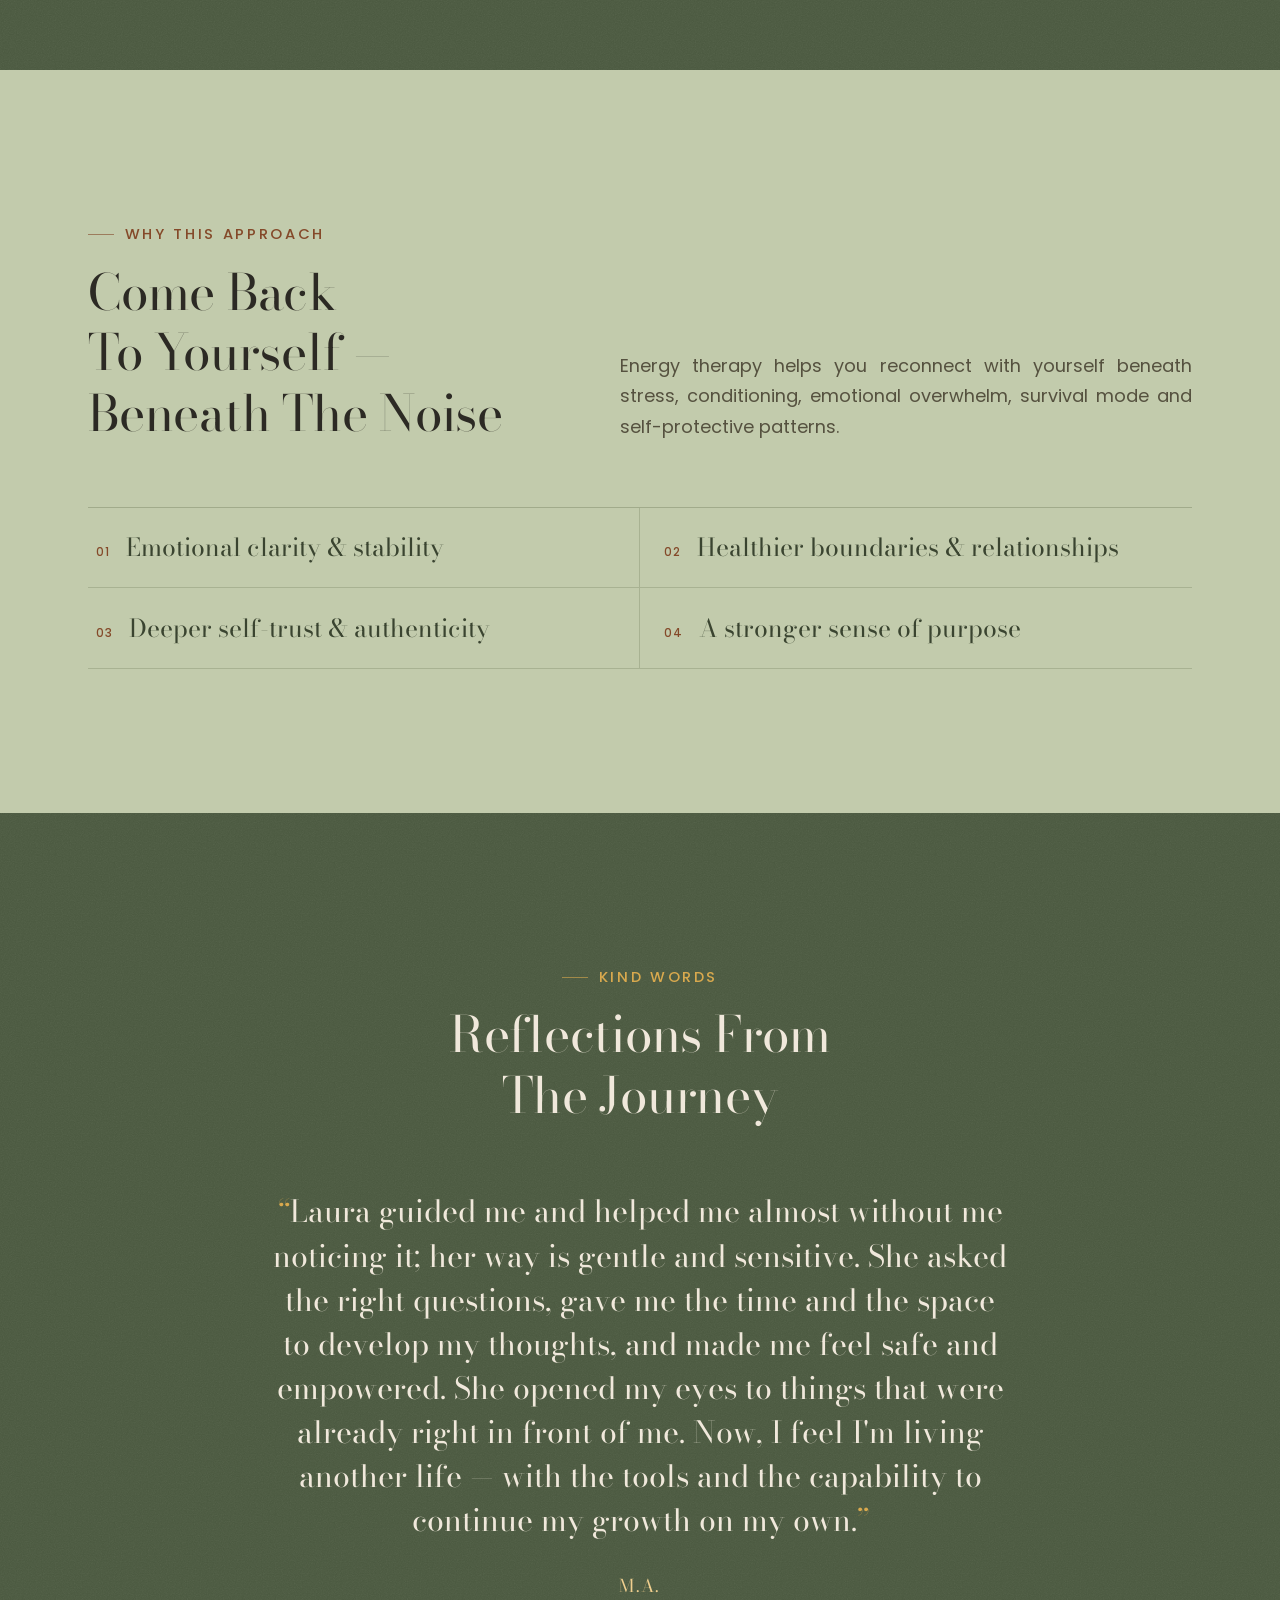
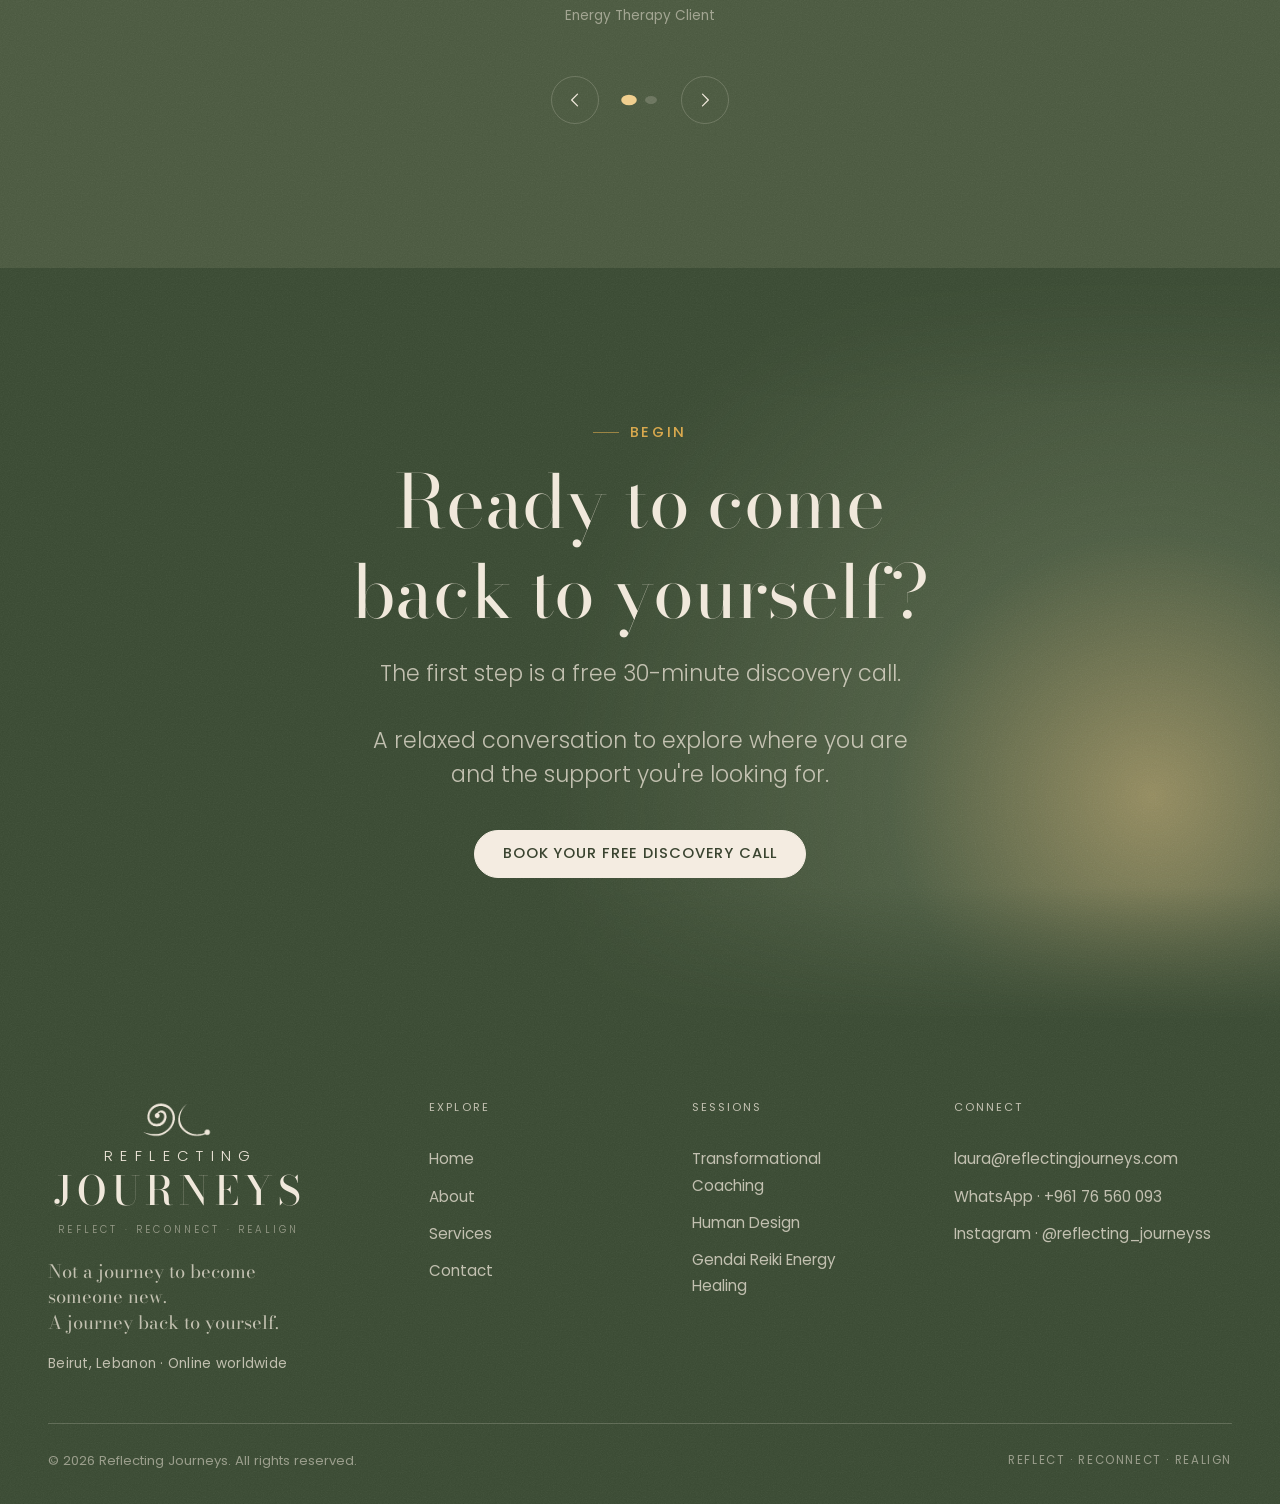
==== commit 4a3cafd9: "Polish pass: header strip, soft glows, share card, thank-you page, sharp emblem - Header: fixed heig" ====
--- a/index.html
+++ b/index.html
@@ -14,8 +14,12 @@
   <meta property="og:title" content="Reflecting Journeys — Reflect, Reconnect, Realign" />
   <meta property="og:description" content="A personalised wellness experience with Laura Brambilla, bringing together Human Design, Gendai Reiki and transformational coaching to help you reconnect with yourself and live with clarity and alignment. Beirut & online worldwide." />
   <meta property="og:url" content="https://reflecting-journeys.netlify.app/" />
-  <meta property="og:image" content="https://reflecting-journeys.netlify.app/images/uploads/laura-hero.jpg" />
+  <meta property="og:image" content="https://reflecting-journeys.netlify.app/images/og-share.jpg" />
+  <meta property="og:image:width" content="1200" />
+  <meta property="og:image:height" content="630" />
+  <meta property="og:image:alt" content="Reflecting Journeys — Laura Brambilla. Not a journey to become someone new. A journey back to yourself." />
   <meta name="twitter:card" content="summary_large_image" />
+  <meta name="twitter:image" content="https://reflecting-journeys.netlify.app/images/og-share.jpg" />
 
   <!-- Icons -->
   <link rel="icon" href="images/favicon.png" type="image/png" />
@@ -250,7 +254,7 @@
       <p class="eyebrow is-centered" data-reveal>Begin</p>
       <h2 id="booking-cta-title" class="booking-cta__title" data-reveal>Ready to come back to yourself?</h2>
       <p class="lead booking-cta__lead" data-reveal>
-        The first step is a free 30-minute discovery call.<br /><br />
+        The first step is a free <span class="nowrap">30-minute</span> discovery call.<br /><br />
         A relaxed conversation to explore where you are and the support you're looking for.
       </p>
       <div class="booking-cta__actions" data-reveal>
--- a/styles.css
+++ b/styles.css
@@ -195,8 +195,8 @@
 }
 
 /* Header height as a live variable (used for scroll offsets & mobile menu) */
-:root { --header-h: 76px; }
-@media (max-width: 640px) { :root { --header-h: 66px; } }
+:root { --header-h: 84px; }
+@media (max-width: 640px) { :root { --header-h: 70px; } }
 /* ============================================================
    REFLECTING JOURNEYS — Base layer
    Reset · typography · layout primitives · buttons · motion
@@ -384,24 +384,27 @@
 
 /* A soft directional light bloom — the brand's core "light from dark" move */
 .bloom { position: relative; isolation: isolate; overflow: clip; }
+/* The glow layer covers the whole section; the gradient fades to transparent within
+   its own radius, and the vertical mask fades it out before the section's top and
+   bottom edges — so it can never end in a hard line against the next section. */
 .bloom::before {
   content: "";
   position: absolute;
-  inset: -20% -10% auto auto;
-  width: min(85%, 900px);
-  aspect-ratio: 1;
+  inset: 0;
   z-index: 0;
   pointer-events: none;
-  background: radial-gradient(circle at 72% 68%,
-              color-mix(in oklab, var(--rj-honey-lit) 60%, transparent) 0%,
-              color-mix(in oklab, var(--rj-sage) 22%, transparent) 32%,
-              transparent 62%);
-  filter: blur(10px);
+  --bloom-at: 88% 32%;
+  background: radial-gradient(circle min(52vw, 620px) at var(--bloom-at),
+              color-mix(in oklab, var(--rj-honey-lit) 58%, transparent) 0%,
+              color-mix(in oklab, var(--rj-sage) 22%, transparent) 42%,
+              transparent 100%);
+  -webkit-mask-image: linear-gradient(to bottom, transparent 0, #000 18%, #000 82%, transparent 100%);
+          mask-image: linear-gradient(to bottom, transparent 0, #000 18%, #000 82%, transparent 100%);
   opacity: 0.85;
 }
 .bloom > * { position: relative; z-index: 1; }
-.bloom--bottom-right::before { inset: auto -8% -25% auto; }
-.bloom--left::before { inset: auto auto -30% -20%; }
+.bloom--bottom-right::before { --bloom-at: 90% 70%; }
+.bloom--left::before { --bloom-at: 10% 72%; }
 
 /* Static bloom only — no perpetual drift animation (performance & calm). */
 
@@ -566,7 +569,7 @@
 .logo__word { display: grid; gap: 0.2em; justify-items: center; }
 .logo__word-top {
   font-family: var(--font-body);
-  font-size: 0.52rem;
+  font-size: 0.6rem;
   font-weight: 400;
   letter-spacing: 0.34em;
   text-indent: 0.34em;
@@ -587,7 +590,7 @@
 @media (max-width: 640px) {
   .logo { gap: 0.26rem; }
   .logo__mark { width: 34px; height: 19px; }
-  .logo__word-top { font-size: 0.46rem; letter-spacing: 0.3em; text-indent: 0.3em; }
+  .logo__word-top { font-size: 0.52rem; letter-spacing: 0.3em; text-indent: 0.3em; }
   .logo__word-bottom { font-size: 0.96rem; }
 }
 
@@ -611,8 +614,9 @@
   align-items: center;
   justify-content: space-between;
   gap: 1.5rem;
-  min-height: var(--header-h);
-  padding-block: 0.65rem;
+  /* Fixed height: the hero is pulled up by exactly this much, so the two must match */
+  height: var(--header-h);
+  padding-block: 0;
 }
 
 /* Transparent-over-hero variant (home + dark-hero pages) */
@@ -992,7 +996,8 @@
    HOME · HERO — split: copy (left) + Laura portrait (right)
    ============================================================ */
 /* Pull the hero up under the transparent sticky header. */
-body.has-hero .hero:first-of-type { margin-top: calc(-1 * var(--header-h)); }
+/* -1px also covers the header's bottom border, so no page background peeks through */
+body.has-hero .hero:first-of-type { margin-top: calc(-1 * var(--header-h) - 1px); }
 
 .hero {
   position: relative;
@@ -1531,7 +1536,16 @@
 .brand-lockup img { width: 100%; height: auto; border-radius: var(--radius-lg); display: block; box-shadow: var(--shadow-md); }
 
 /* Big full-width contact image (#24) */
-.contact-image { width: 100%; }
+.contact-image { width: 100%; position: relative; }
+/* The photo's emblem is low-res; a vector copy is laid exactly over it. The mask SVG
+   shares the photo's 1120x1400 canvas and the same cover/center fit, so they align
+   at every size. */
+.contact-image__mark {
+  position: absolute; inset: 0; pointer-events: none;
+  background: #2c2d1f;
+  -webkit-mask: url("images/brand/emblem-art-mark.svg") center / cover no-repeat;
+          mask: url("images/brand/emblem-art-mark.svg") center / cover no-repeat;
+}
 .contact-image img {
   width: 100%; height: clamp(360px, 60vh, 680px);
   object-fit: cover; object-position: center; display: block;
@@ -1550,3 +1564,16 @@
 
 /* #2 Hero eyebrow: cream (was muddy rust on green) */
 .hero__eyebrow { color: var(--text-on-dark); }
+
+/* Keep a word pair together on one line (e.g. "30-minute") */
+.nowrap { white-space: nowrap; }
+
+/* Thank-you page (contact form success) */
+.thanks { min-height: calc(100vh - var(--header-h) - 1px); display: grid; align-items: center; }
+.thanks__mark {
+  display: block; width: 64px; height: 36px; margin: 0 auto 1.6rem; background: var(--rj-olive-deep);
+  -webkit-mask: url("images/rj-emblem.png") center / contain no-repeat;
+          mask: url("images/rj-emblem.png") center / contain no-repeat;
+}
+.thanks__lead { margin-inline: auto; }
+.thanks__btn { margin-top: 2rem; }
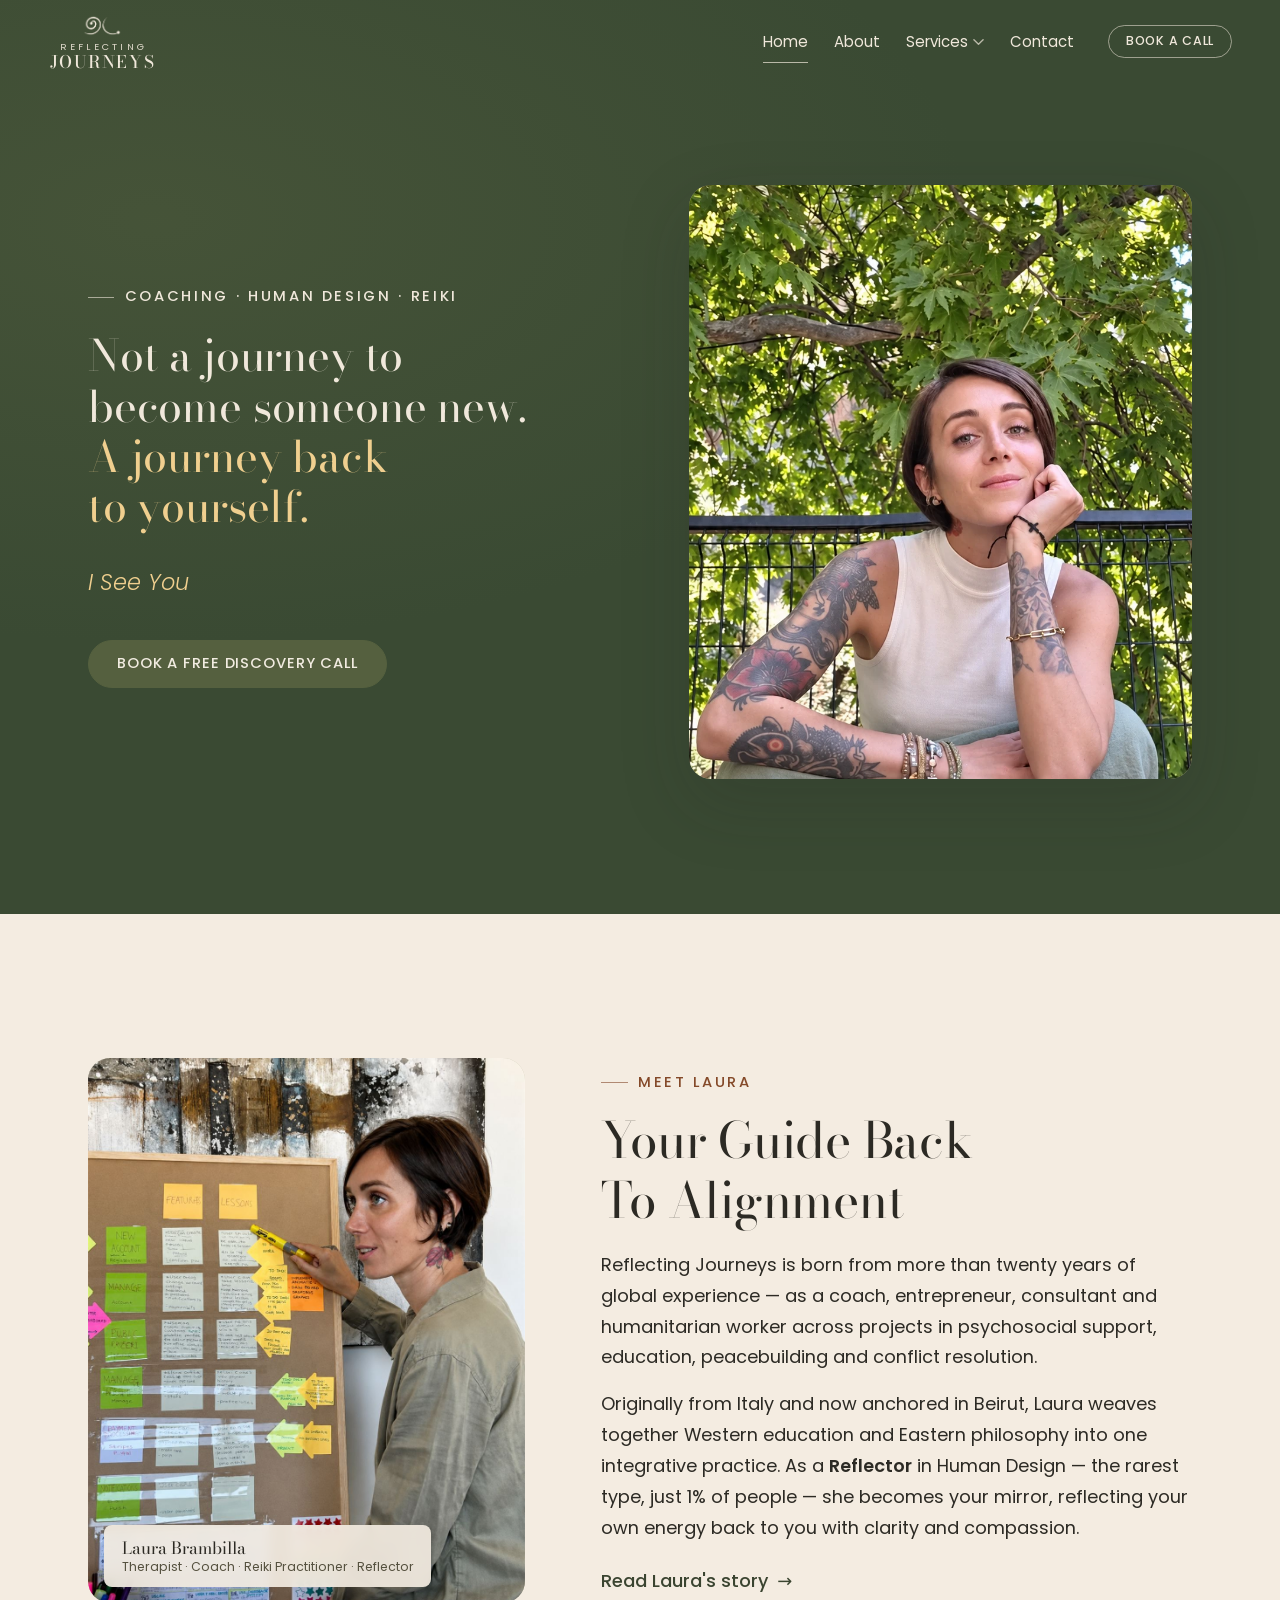
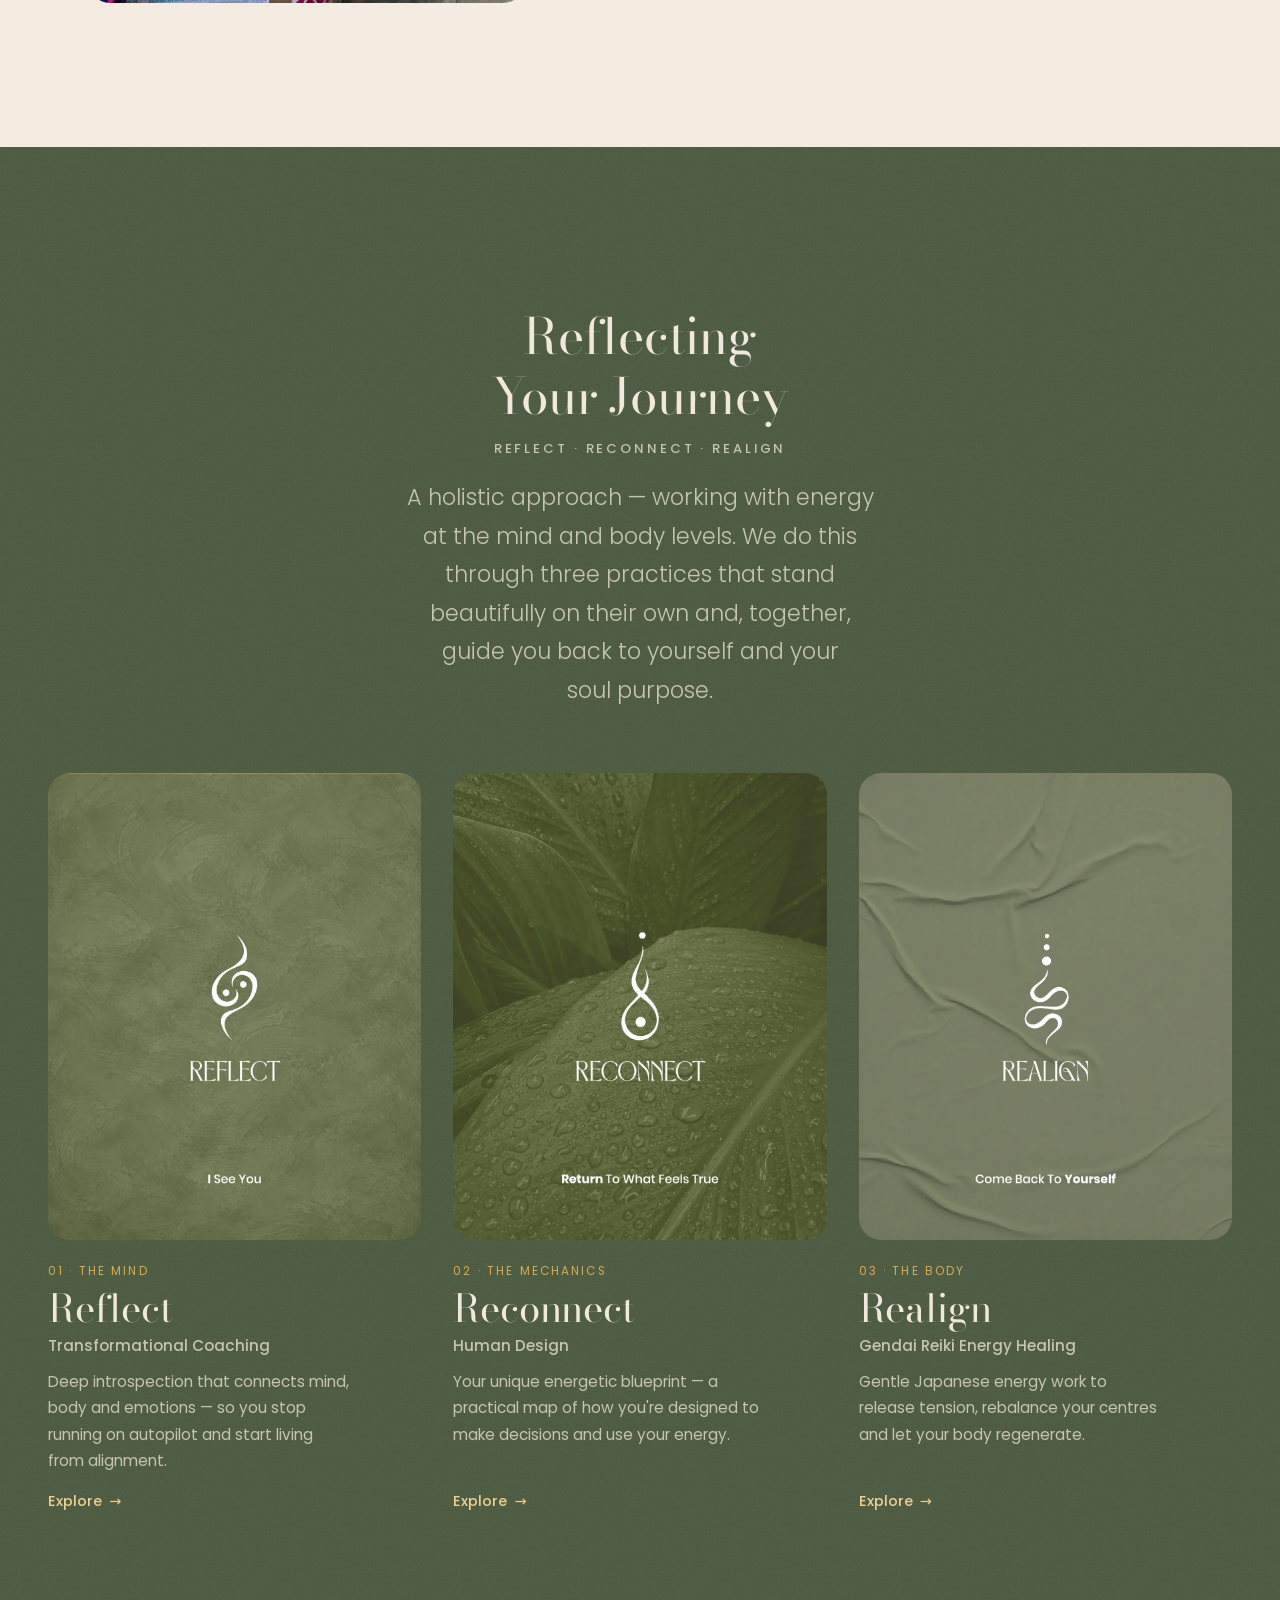
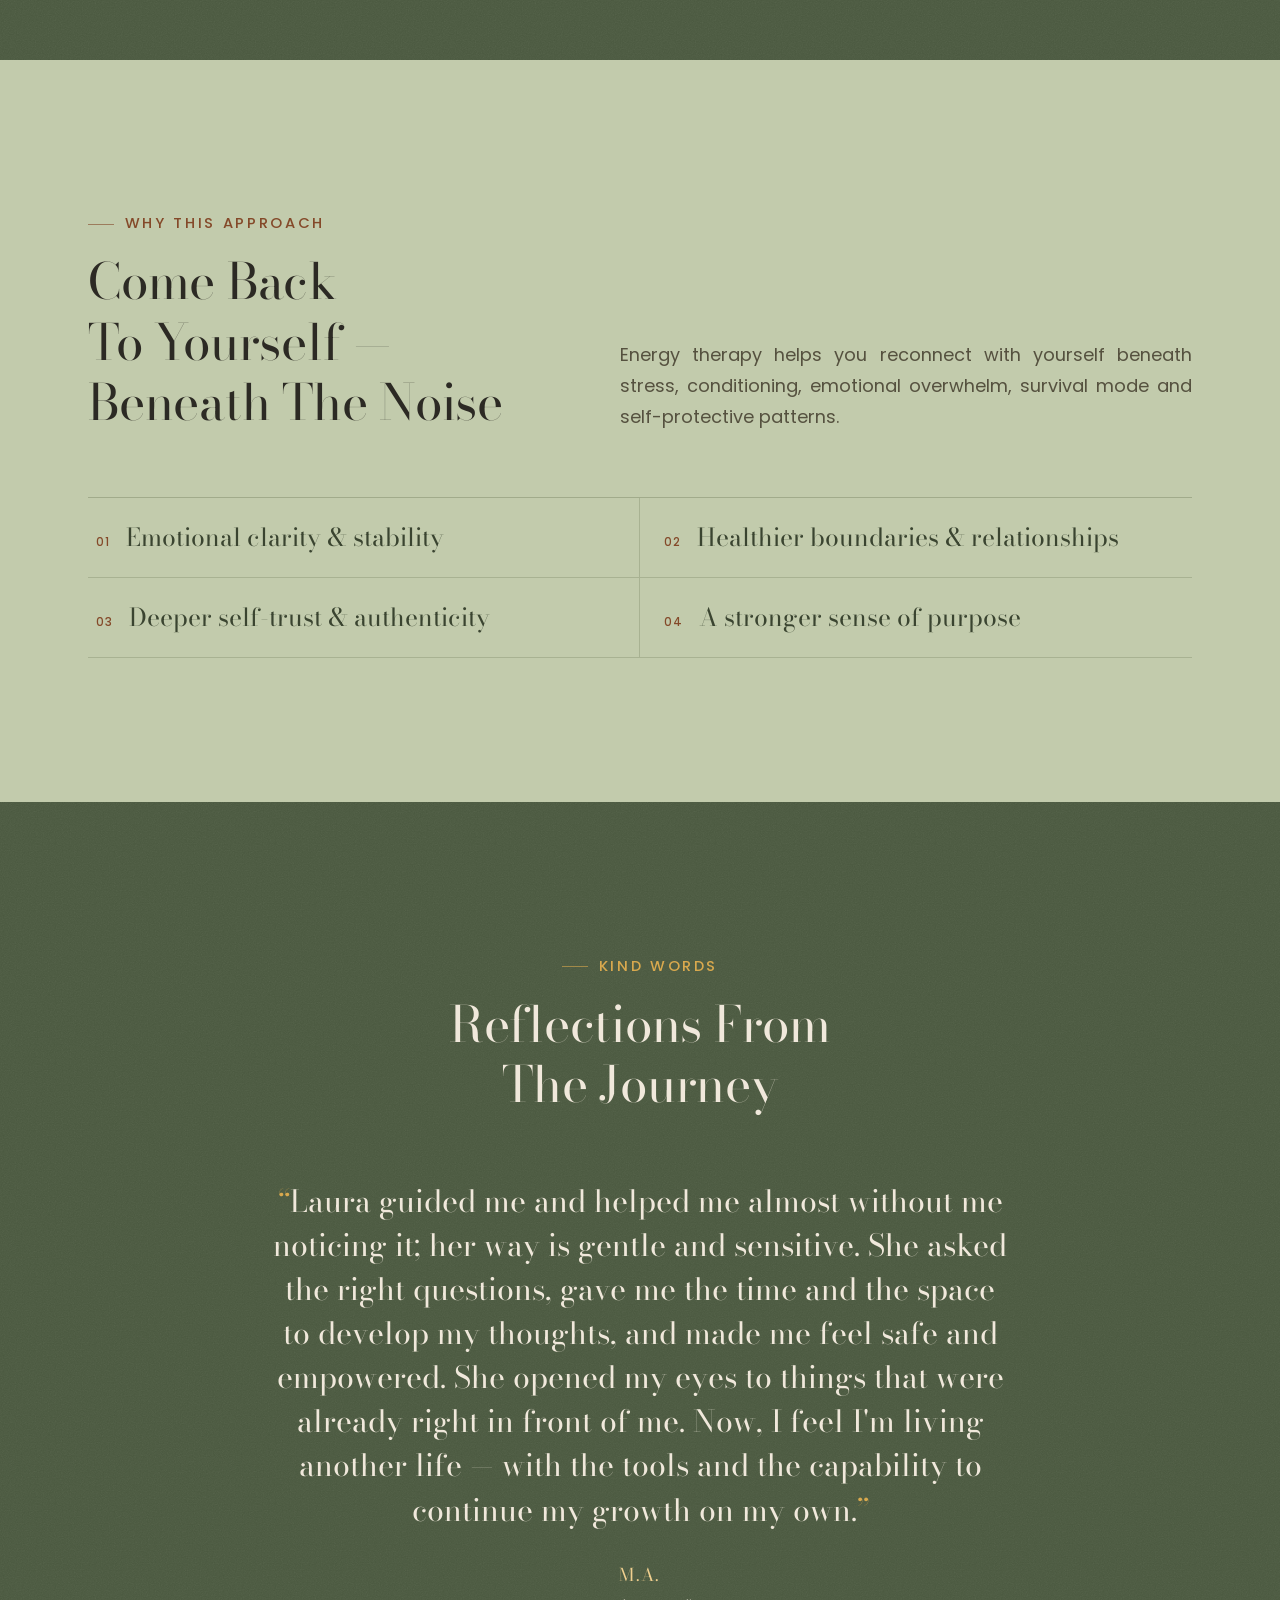
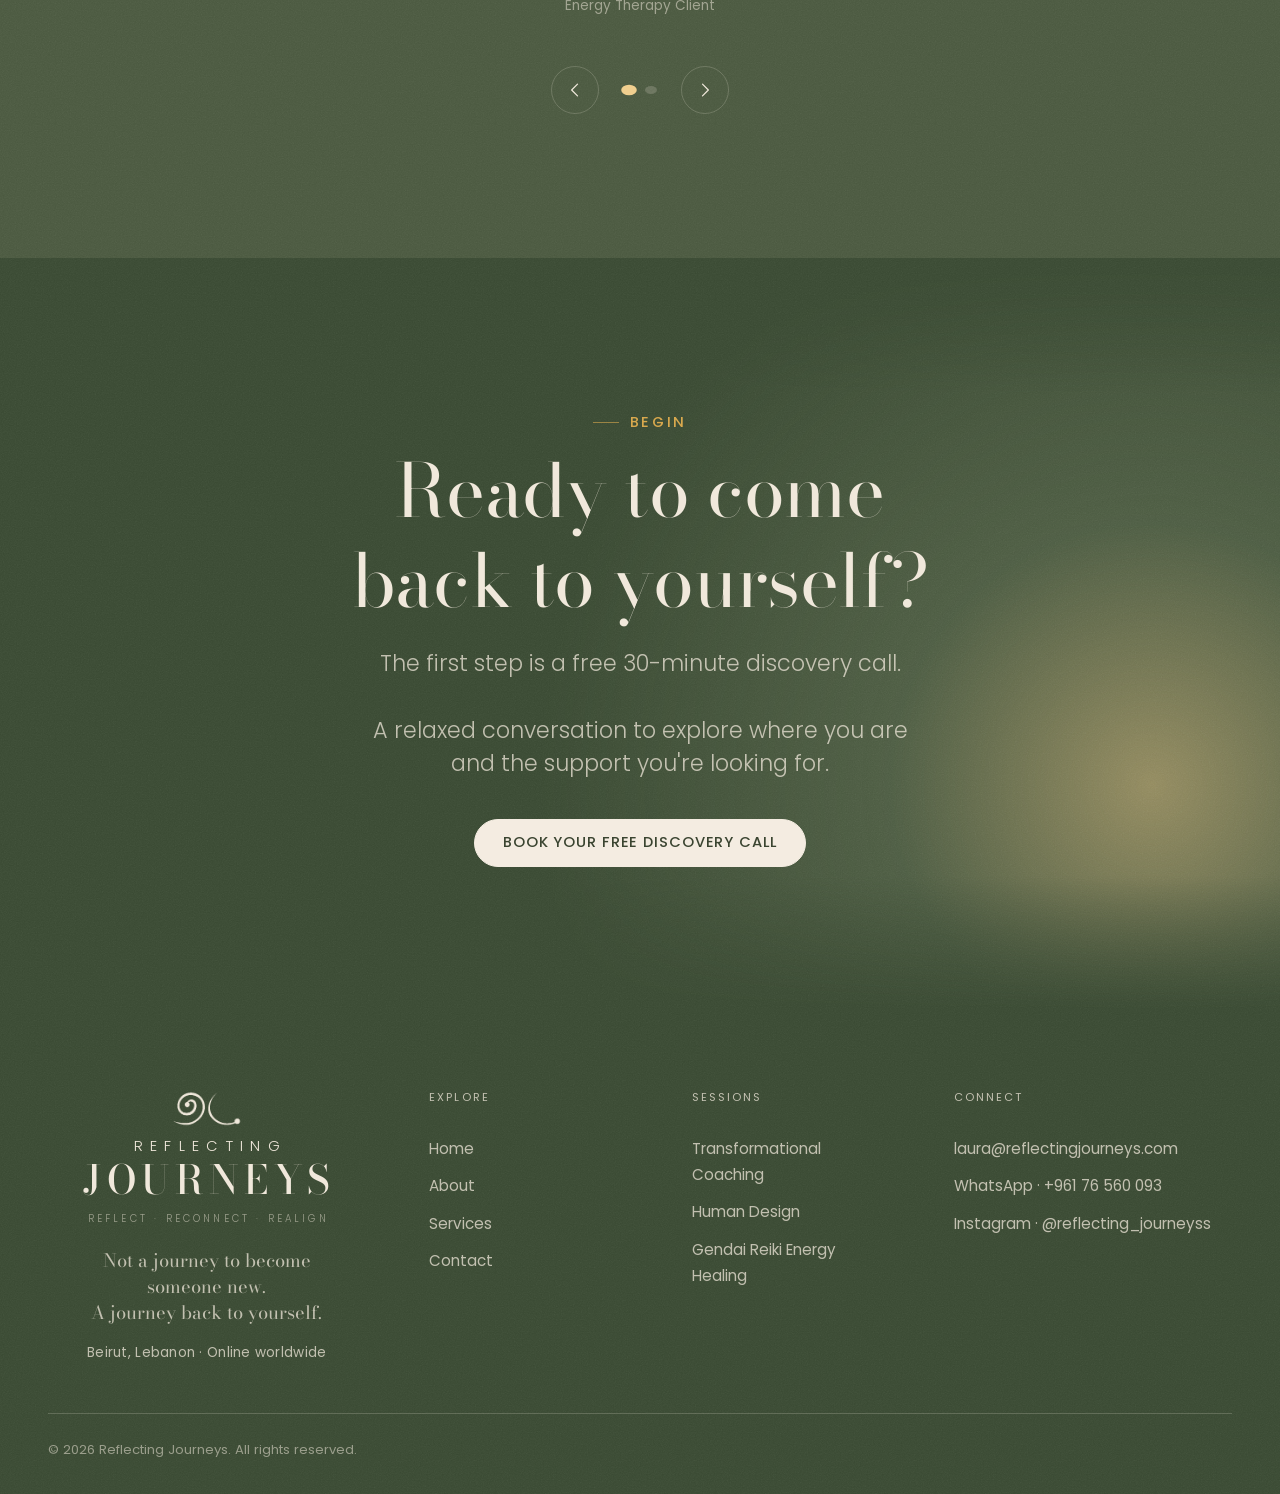
==== commit 9cd326d0: "Polish pass 2: alignment and consistency details - Explore links share one baseline (home cards, ser" ====
--- a/index.html
+++ b/index.html
@@ -24,7 +24,7 @@
   <!-- Icons -->
   <link rel="icon" href="images/favicon.png" type="image/png" />
   <link rel="apple-touch-icon" href="images/favicon.png" />
-  <meta name="theme-color" content="#3a4430" />
+  <meta name="theme-color" content="#3a4a33" />
 
   <!-- Fonts: Poppins (body) + Bodoni Moda (elegant display fallback for Gamgote) -->
   <link rel="preconnect" href="https://fonts.googleapis.com" />
@@ -58,15 +58,15 @@
               <span class="nav__sub-label">The Reflecting Journey</span>
               <a role="menuitem" href="coaching.html" class="nav__sub-link">
                 <span class="nav__sub-num">01</span>
-                <span><span class="nav__sub-title">Transformational Coaching</span><span class="nav__sub-desc">The Mind — Reflect</span></span>
+                <span><span class="nav__sub-title">Transformational Coaching</span><span class="nav__sub-desc">The Mind&nbsp;— Reflect</span></span>
               </a>
               <a role="menuitem" href="human-design.html" class="nav__sub-link">
                 <span class="nav__sub-num">02</span>
-                <span><span class="nav__sub-title">Human Design</span><span class="nav__sub-desc">The Mechanics — Reconnect</span></span>
+                <span><span class="nav__sub-title">Human Design</span><span class="nav__sub-desc">The Mechanics&nbsp;— Reconnect</span></span>
               </a>
               <a role="menuitem" href="reiki.html" class="nav__sub-link">
                 <span class="nav__sub-num">03</span>
-                <span><span class="nav__sub-title">Gendai Reiki Energy Healing</span><span class="nav__sub-desc">The Body — Realign</span></span>
+                <span><span class="nav__sub-title">Gendai Reiki Energy Healing</span><span class="nav__sub-desc">The Body&nbsp;— Realign</span></span>
               </a>
               <a role="menuitem" href="services.html" class="nav__sub-all link">All services <span class="link__arrow" aria-hidden="true">→</span></a>
             </div>
@@ -111,15 +111,15 @@
         <img src="images/uploads/laura-about.jpg" data-cms-img="images.home.meet" alt="Laura Brambilla mapping ideas and patterns on a planning board" loading="lazy" decoding="async" />
         <figcaption class="meet__badge">
           <span class="meet__badge-name">Laura Brambilla</span>
-          <span class="meet__badge-role">Therapist · Coach · Reiki Practitioner · Reflector</span>
+          <span class="meet__badge-role"><span class="nowrap">Therapist</span> · <span class="nowrap">Coach</span> · <span class="nowrap">Reiki Practitioner</span> · <span class="nowrap">Reflector</span></span>
         </figcaption>
       </figure>
 
       <div class="meet__text" data-reveal>
         <p class="eyebrow">Meet Laura</p>
         <h2 id="meet-title" class="meet__title">Your Guide Back To Alignment</h2>
-        <p data-cms="home.meet_p1">Reflecting Journeys is born from more than twenty years of global experience — as a coach, entrepreneur, consultant and humanitarian worker across projects in psychosocial support, education and peacebuilding.</p>
-        <p data-cms="home.meet_p2">Originally from Italy and now anchored in Beirut, Laura weaves Western education and Eastern philosophy into one integrative practice. As a <strong>Reflector</strong> in Human Design — the rarest type, just 1% of people — she becomes your mirror, reflecting your own energy back with clarity and compassion.</p>
+        <p data-cms="home.meet_p1">Reflecting Journeys is born from more than twenty years of global experience&nbsp;— as a coach, entrepreneur, consultant and humanitarian worker across projects in psychosocial support, education and peacebuilding.</p>
+        <p data-cms="home.meet_p2">Originally from Italy and now anchored in Beirut, Laura weaves Western education and Eastern philosophy into one integrative practice. As a <strong>Reflector</strong> in Human Design&nbsp;— the rarest type, just 1% of people&nbsp;— she becomes your mirror, reflecting your own energy back with clarity and compassion.</p>
         <a class="link" href="about.html">Read Laura's story <span class="link__arrow" aria-hidden="true">→</span></a>
       </div>
     </div>
@@ -131,7 +131,7 @@
       <div class="section-heading is-centered" data-reveal>
         <h2 id="path-title" class="section-heading__title">Reflecting Your Journey</h2>
         <p class="path__triad">Reflect · Reconnect · Realign</p>
-        <p class="section-heading__intro">A holistic approach — working with energy at the mind and body levels. We do this through three practices that stand beautifully on their own and, together, guide you back to yourself and your soul purpose.</p>
+        <p class="section-heading__intro">A holistic approach&nbsp;— working with energy at the mind and body levels. We do this through three practices that stand beautifully on their own and, together, guide you back to yourself and your soul purpose.</p>
       </div>
 
       <div class="path__grid">
@@ -155,7 +155,7 @@
               <span class="path__step">02 · The Mechanics</span>
               <h3 class="path__word font-display">Reconnect</h3>
               <p class="path__service">Human Design</p>
-              <p class="path__desc" data-cms="services.human_design_desc">Your unique energetic blueprint — a practical map of how you're designed to make decisions and use your energy.</p>
+              <p class="path__desc" data-cms="services.human_design_desc">Your unique energetic blueprint&nbsp;— a practical map of how you're designed to make decisions and use your energy.</p>
               <span class="link path__cta">Explore <span class="link__arrow" aria-hidden="true">→</span></span>
             </div>
           </a>
@@ -183,10 +183,10 @@
       <div class="why__intro">
         <div class="section-heading" data-reveal>
           <p class="eyebrow">Why this approach</p>
-          <h2 id="why-title" class="section-heading__title">Come Back To Yourself — Beneath The Noise</h2>
+          <h2 id="why-title" class="section-heading__title">Come Back To Yourself&nbsp;— Beneath The Noise</h2>
         </div>
         <div class="why__lede prose" data-reveal data-reveal-delay="0.1s">
-          <p data-cms="home.why_p1">Energy therapy helps you reconnect with yourself beneath stress, conditioning and survival-mode patterns. Over time, decisions become clearer and more aligned — because they come from a deeper connection to yourself.</p>
+          <p data-cms="home.why_p1">Energy therapy helps you reconnect with yourself beneath stress, conditioning and survival-mode patterns. Over time, decisions become clearer and more aligned&nbsp;— because they come from a deeper connection to yourself.</p>
         </div>
       </div>
 
@@ -213,7 +213,7 @@
             <li class="carousel__slide" role="group" aria-roledescription="slide" aria-label="1 of 2">
               <figure class="testimonial">
                 <blockquote class="testimonial__quote font-display">
-                  Laura guided me and helped me almost without me noticing it; her way is gentle and sensitive. She asked the right questions, gave me the time and the space to develop my thoughts, and made me feel safe and empowered. She opened my eyes to things that were already right in front of me. Now, I feel I'm living another life — with the tools and the capability to continue my growth on my own.
+                  Laura guided me and helped me almost without me noticing it; her way is gentle and sensitive. She asked the right questions, gave me the time and the space to develop my thoughts, and made me feel safe and empowered. She opened my eyes to things that were already right in front of me. Now, I feel I'm living another life&nbsp;— with the tools and the capability to continue my growth on my own.
                 </blockquote>
                 <figcaption class="testimonial__by">
                   <span class="testimonial__initials">M.A.</span>
@@ -303,7 +303,6 @@
 
       <div class="site-footer__base">
         <p>© <span data-year>2026</span> Reflecting Journeys. All rights reserved.</p>
-        <p class="site-footer__made">Reflect · Reconnect · Realign</p>
       </div>
     </div>
   </footer>
--- a/styles.css
+++ b/styles.css
@@ -1577,3 +1577,52 @@
 }
 .thanks__lead { margin-inline: auto; }
 .thanks__btn { margin-top: 2rem; }
+
+/* ============================================================
+   POLISH PASS 2 — alignment & consistency details
+   ============================================================ */
+
+/* Justified paragraphs (client's choice): allow tidy hyphenation of long words
+   only, and let the browser balance line breaks to avoid wide word gaps. */
+.prose p { hyphenate-limit-chars: 8 4 4; text-wrap: pretty; }
+
+/* Home "path" cards: the Explore links share one baseline across the row. */
+.path__card { display: flex; }
+.path__link { display: flex; flex-direction: column; width: 100%; }
+.path__body { flex: 1; display: flex; flex-direction: column; align-items: flex-start; }
+.path__cta { margin-top: auto; padding-top: 0.9rem; }
+
+/* Services overview: same for the three "Explore …" links. */
+.triad__item { display: flex; flex-direction: column; align-items: flex-start; }
+.triad__item > .link { margin-top: auto; }
+
+/* Coaching comparison labels use the same label style as every other eyebrow. */
+.compare__label { font-family: var(--font-body); font-weight: 500; }
+
+/* "One path, three practices": the page you're on is quietly marked, not a link target. */
+/* (Dim the children, not the card: the reveal animation owns the card's opacity.) */
+.related__card.is-current { pointer-events: none; }
+.related__card.is-current > * { opacity: 0.5; }
+.related__card.is-current .related__cta { visibility: hidden; }
+.related__cta { margin-top: auto; padding-top: 0.6rem; }
+
+/* Meet badge: roles wrap as whole words, lines balanced. */
+.meet__badge-role { text-wrap: balance; }
+
+/* Footer brand column: logo, tagline and location share one centre line. */
+.site-footer__brand { width: fit-content; text-align: center; }
+.site-footer__brand .logo-lockup { margin-inline: auto; }
+
+@media (max-width: 800px) {
+  /* Meet photo spans the text column, like every other image on phones. */
+  .meet__image { width: 100%; max-width: 100%; }
+}
+@media (max-width: 860px) {
+  .site-footer__brand { width: auto; }
+}
+@media (max-width: 520px) {
+  /* Footer on phones: Explore + Sessions side by side, Connect full width. */
+  .site-footer__top { grid-template-columns: 1fr 1fr; gap: 2.5rem 1.5rem; }
+  .site-footer__brand, .site-footer__connect { grid-column: 1 / -1; }
+  .site-footer__base { align-items: center; text-align: center; }
+}
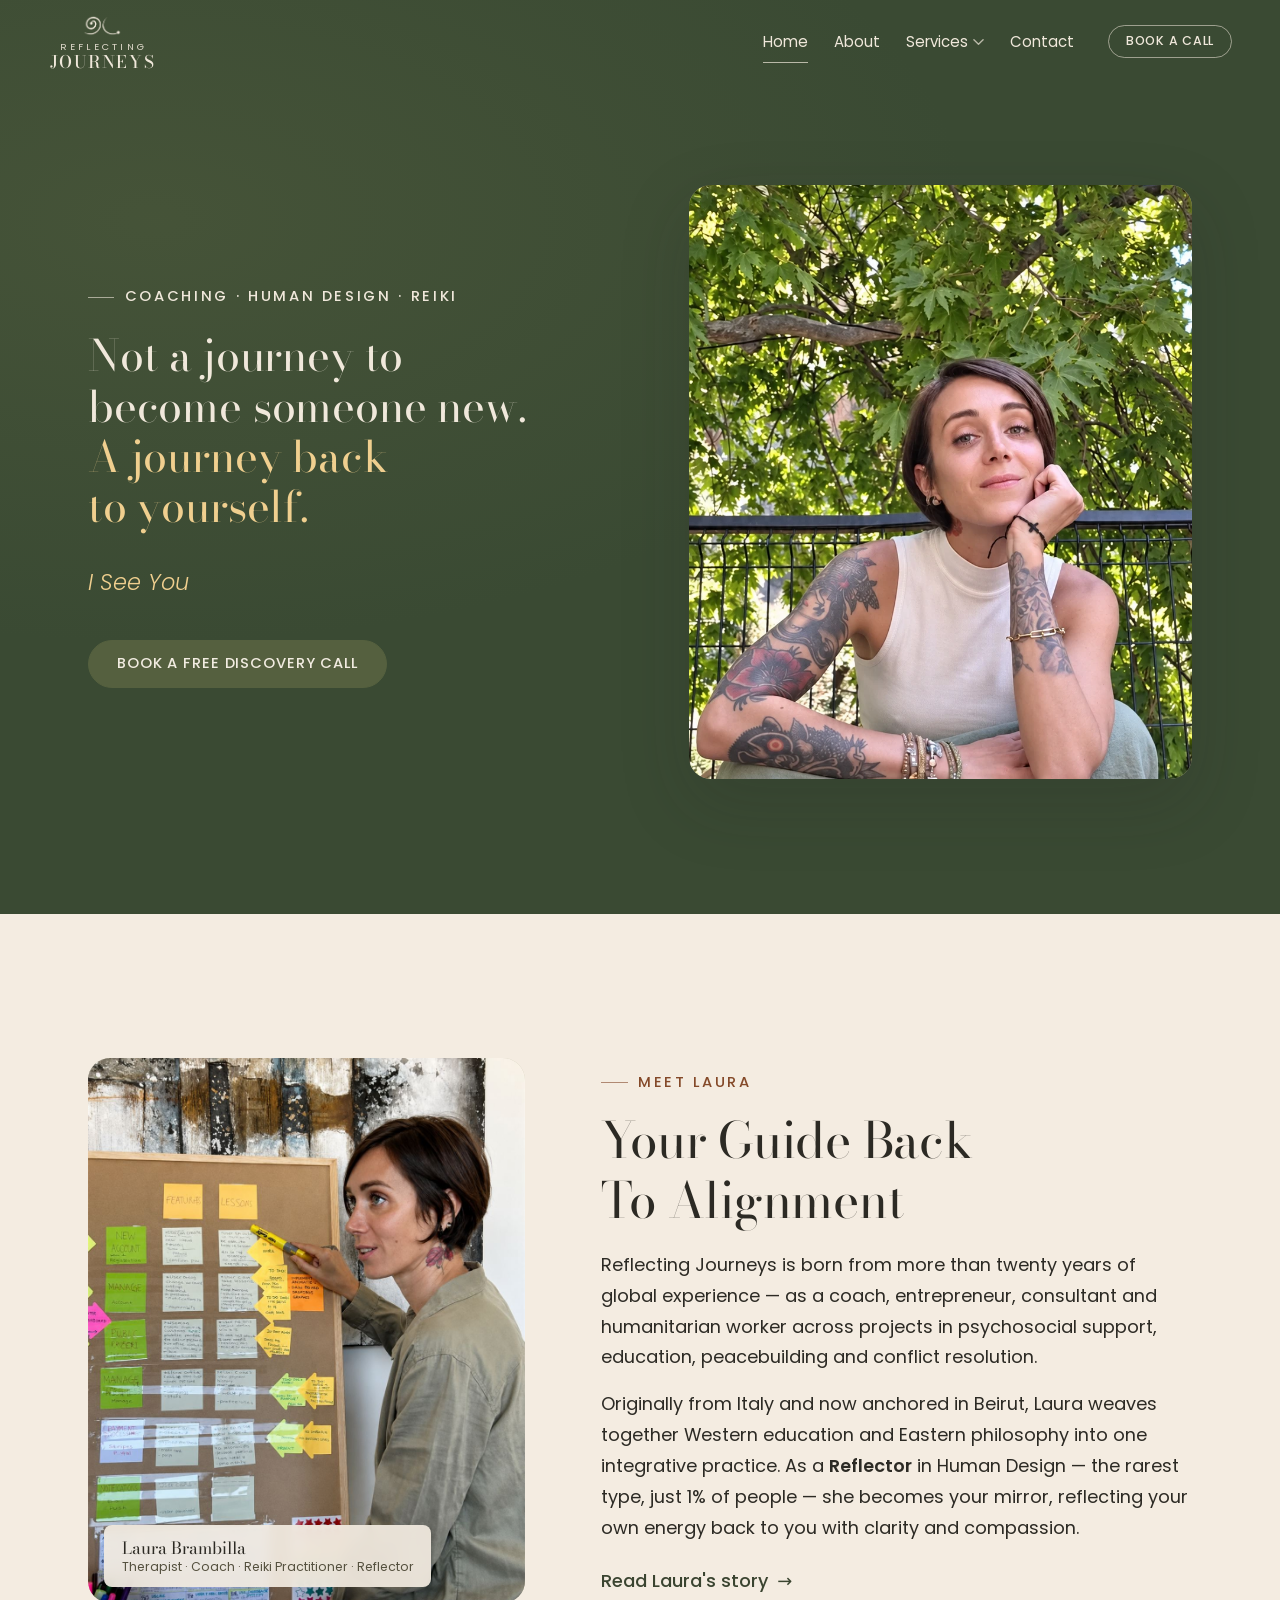
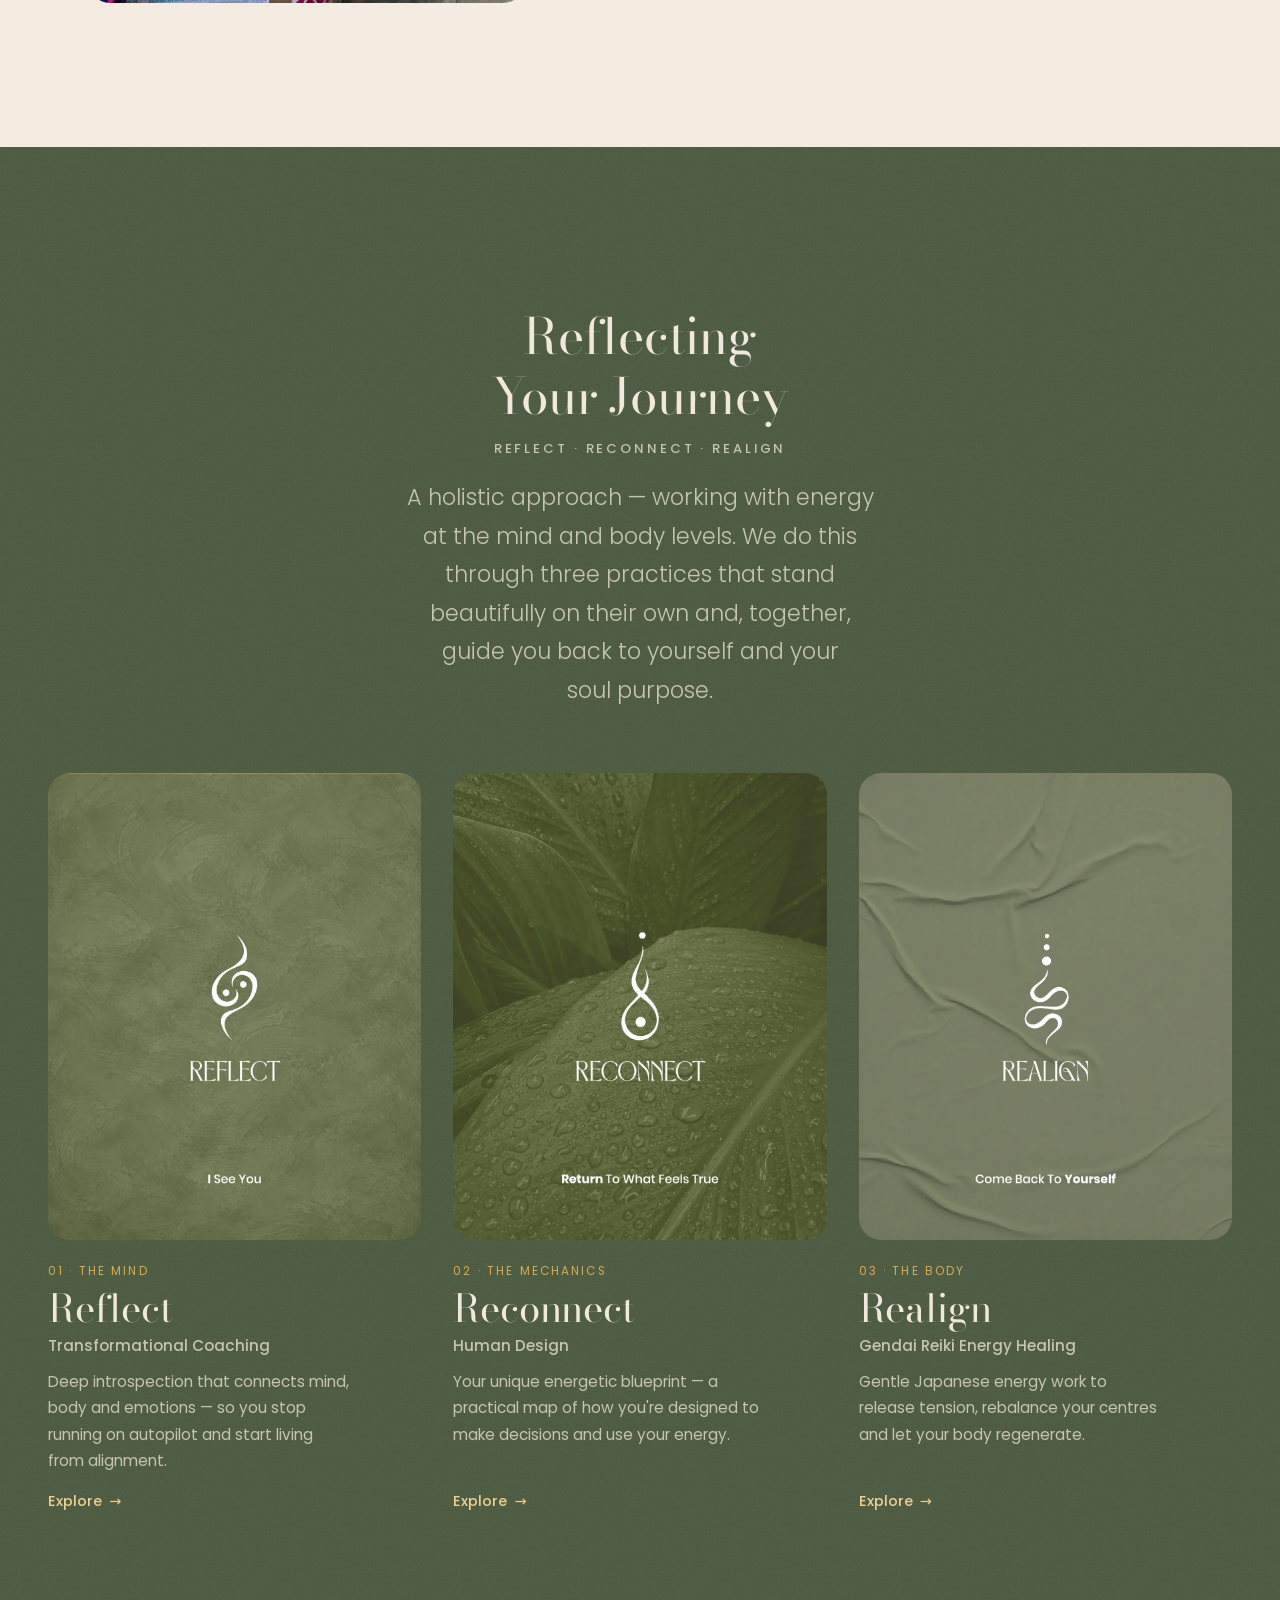
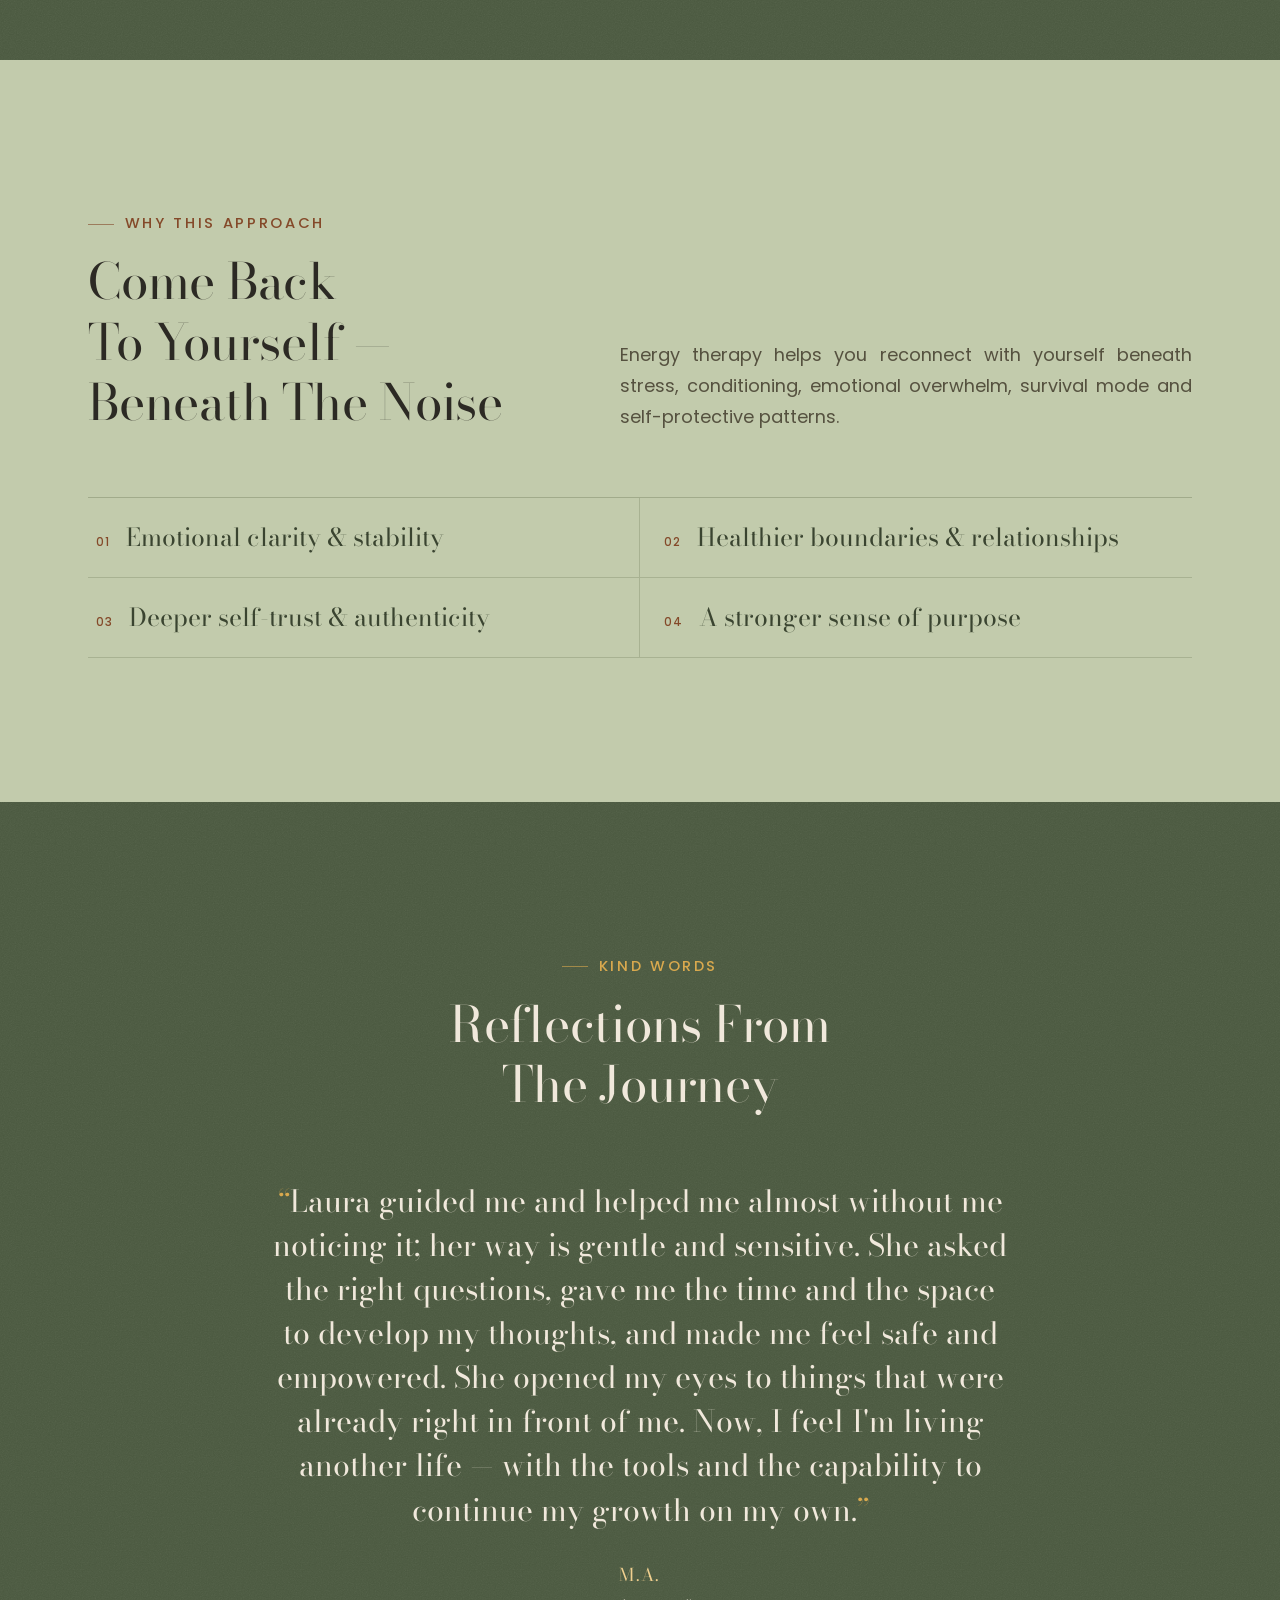
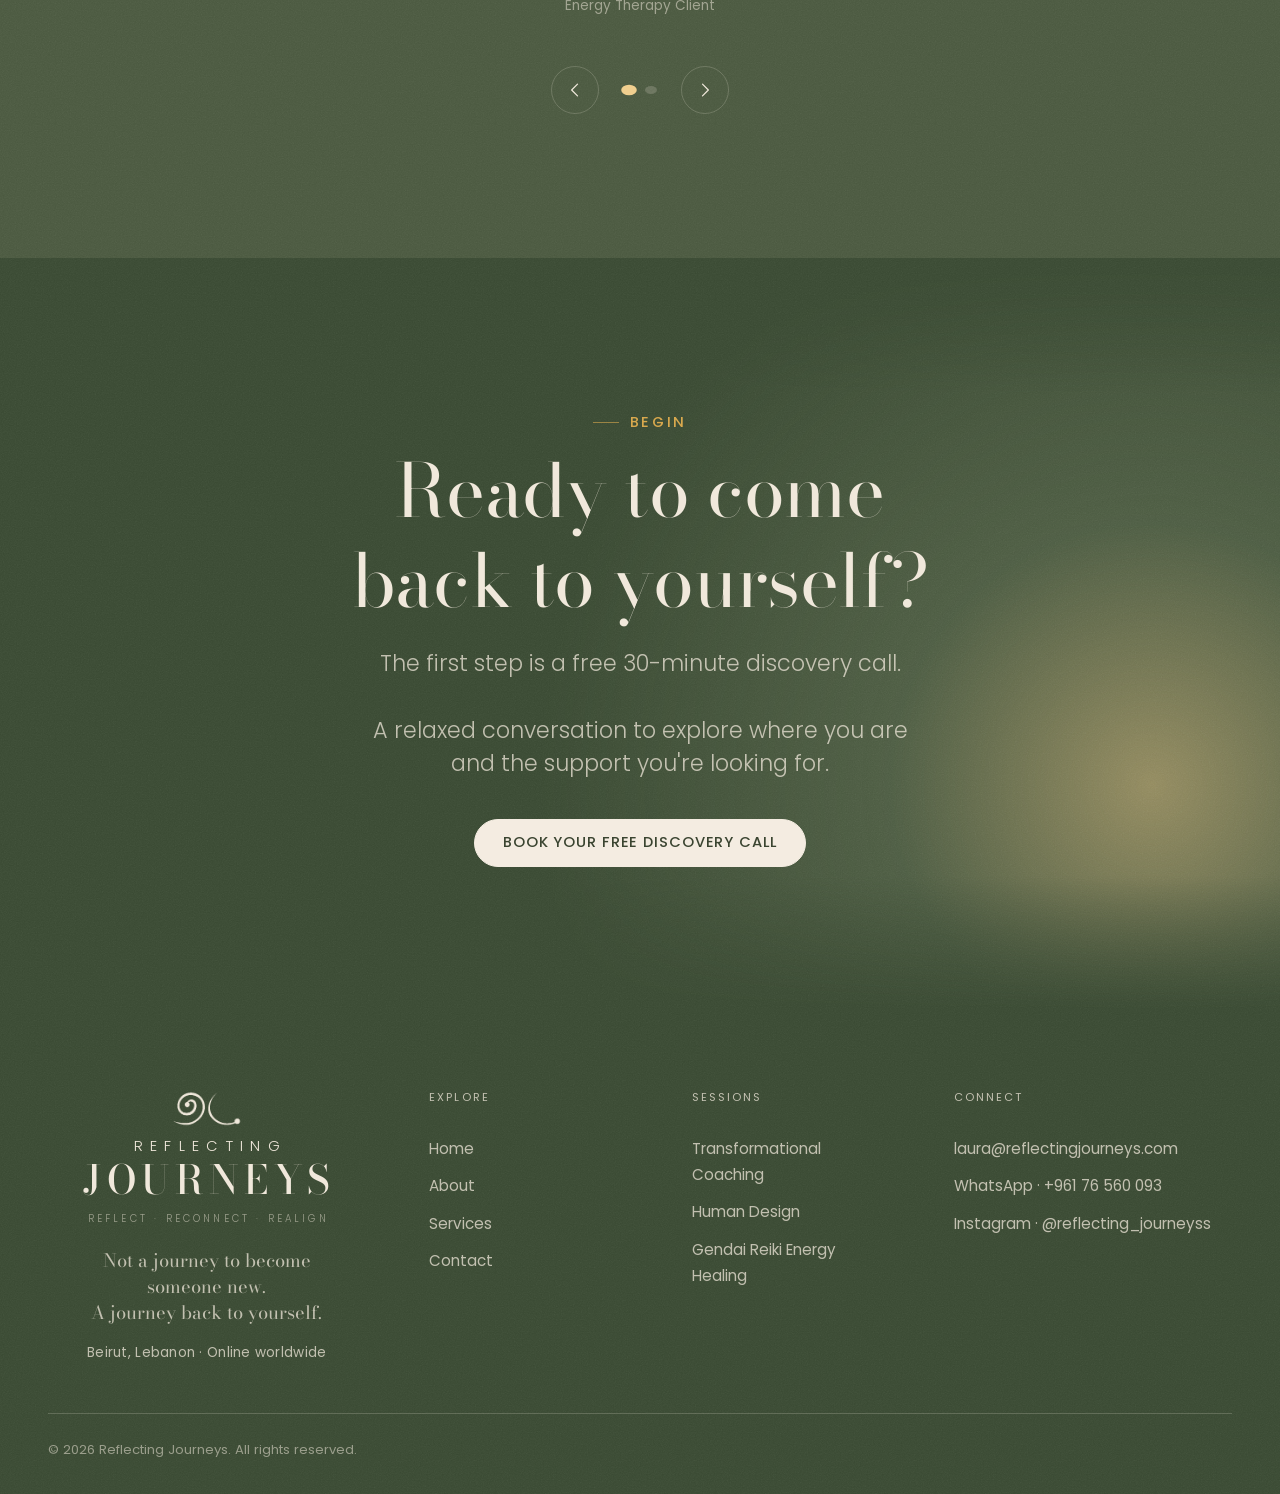
==== commit 513a24e8: "Launch readiness: icons, 404, sitemap, canonical URLs, structured data - Full icon set from the vect" ====
--- a/index.html
+++ b/index.html
@@ -21,9 +21,40 @@
   <meta name="twitter:card" content="summary_large_image" />
   <meta name="twitter:image" content="https://reflecting-journeys.netlify.app/images/og-share.jpg" />
 
+  <!-- Structured data (search engines) -->
+  <script type="application/ld+json">
+  {
+    "@context": "https://schema.org",
+    "@type": "ProfessionalService",
+    "name": "Reflecting Journeys",
+    "url": "https://reflecting-journeys.netlify.app/",
+    "image": "https://reflecting-journeys.netlify.app/images/og-share.jpg",
+    "logo": "https://reflecting-journeys.netlify.app/images/icons/icon-512.png",
+    "description": "Transformational Coaching, Human Design and Gendai Reiki Energy Healing with Laura Brambilla — in Beirut and online worldwide.",
+    "email": "laura@reflectingjourneys.com",
+    "telephone": "+961 76 560 093",
+    "address": {
+      "@type": "PostalAddress",
+      "addressLocality": "Beirut",
+      "addressCountry": "LB"
+    },
+    "areaServed": "Worldwide",
+    "founder": {
+      "@type": "Person",
+      "name": "Laura Brambilla",
+      "jobTitle": "Therapist · Coach · Reiki Practitioner · Reflector"
+    },
+    "sameAs": [
+      "https://instagram.com/reflecting_journeyss"
+    ]
+  }
+  </script>
+
   <!-- Icons -->
-  <link rel="icon" href="images/favicon.png" type="image/png" />
-  <link rel="apple-touch-icon" href="images/favicon.png" />
+  <link rel="icon" href="/favicon.ico" sizes="32x32" />
+  <link rel="icon" href="/images/icons/favicon.svg" type="image/svg+xml" />
+  <link rel="apple-touch-icon" href="/apple-touch-icon.png" />
+  <link rel="manifest" href="/site.webmanifest" />
   <meta name="theme-color" content="#3a4a33" />
 
   <!-- Fonts: Poppins (body) + Bodoni Moda (elegant display fallback for Gamgote) -->
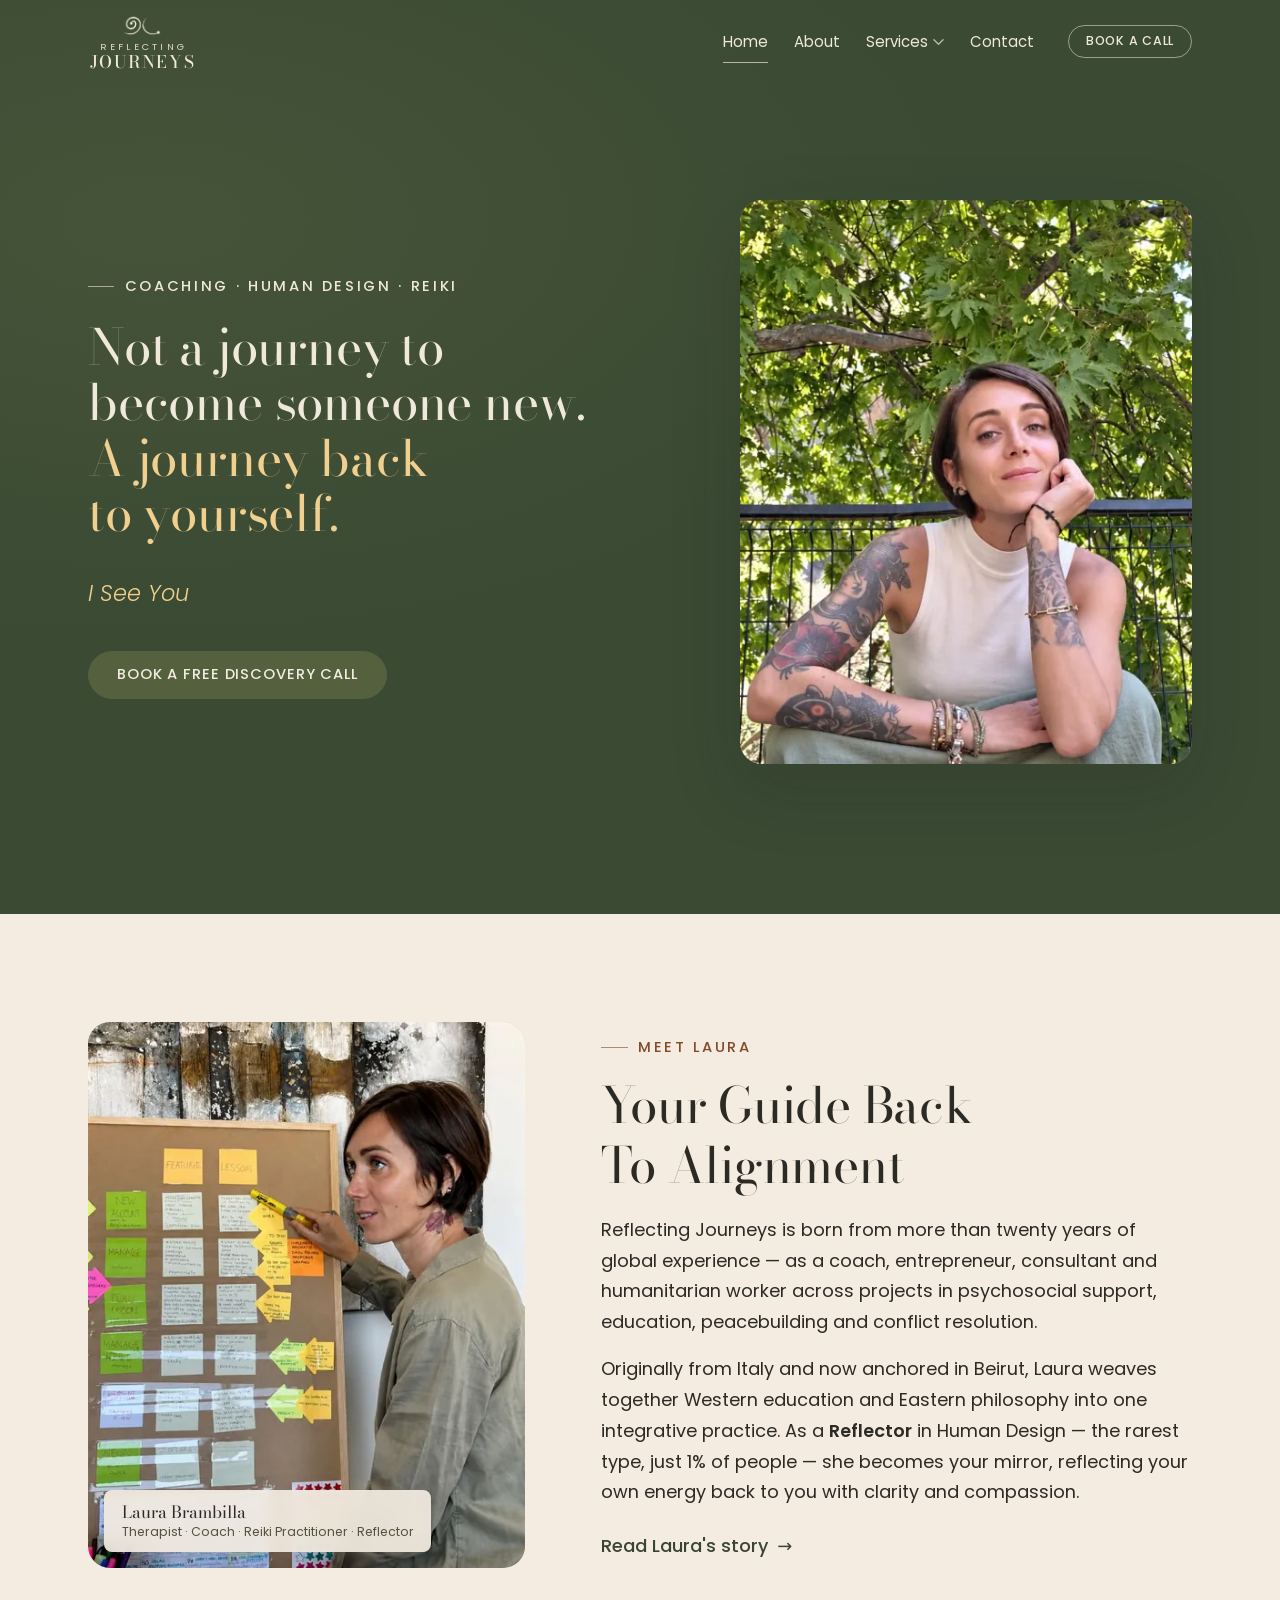
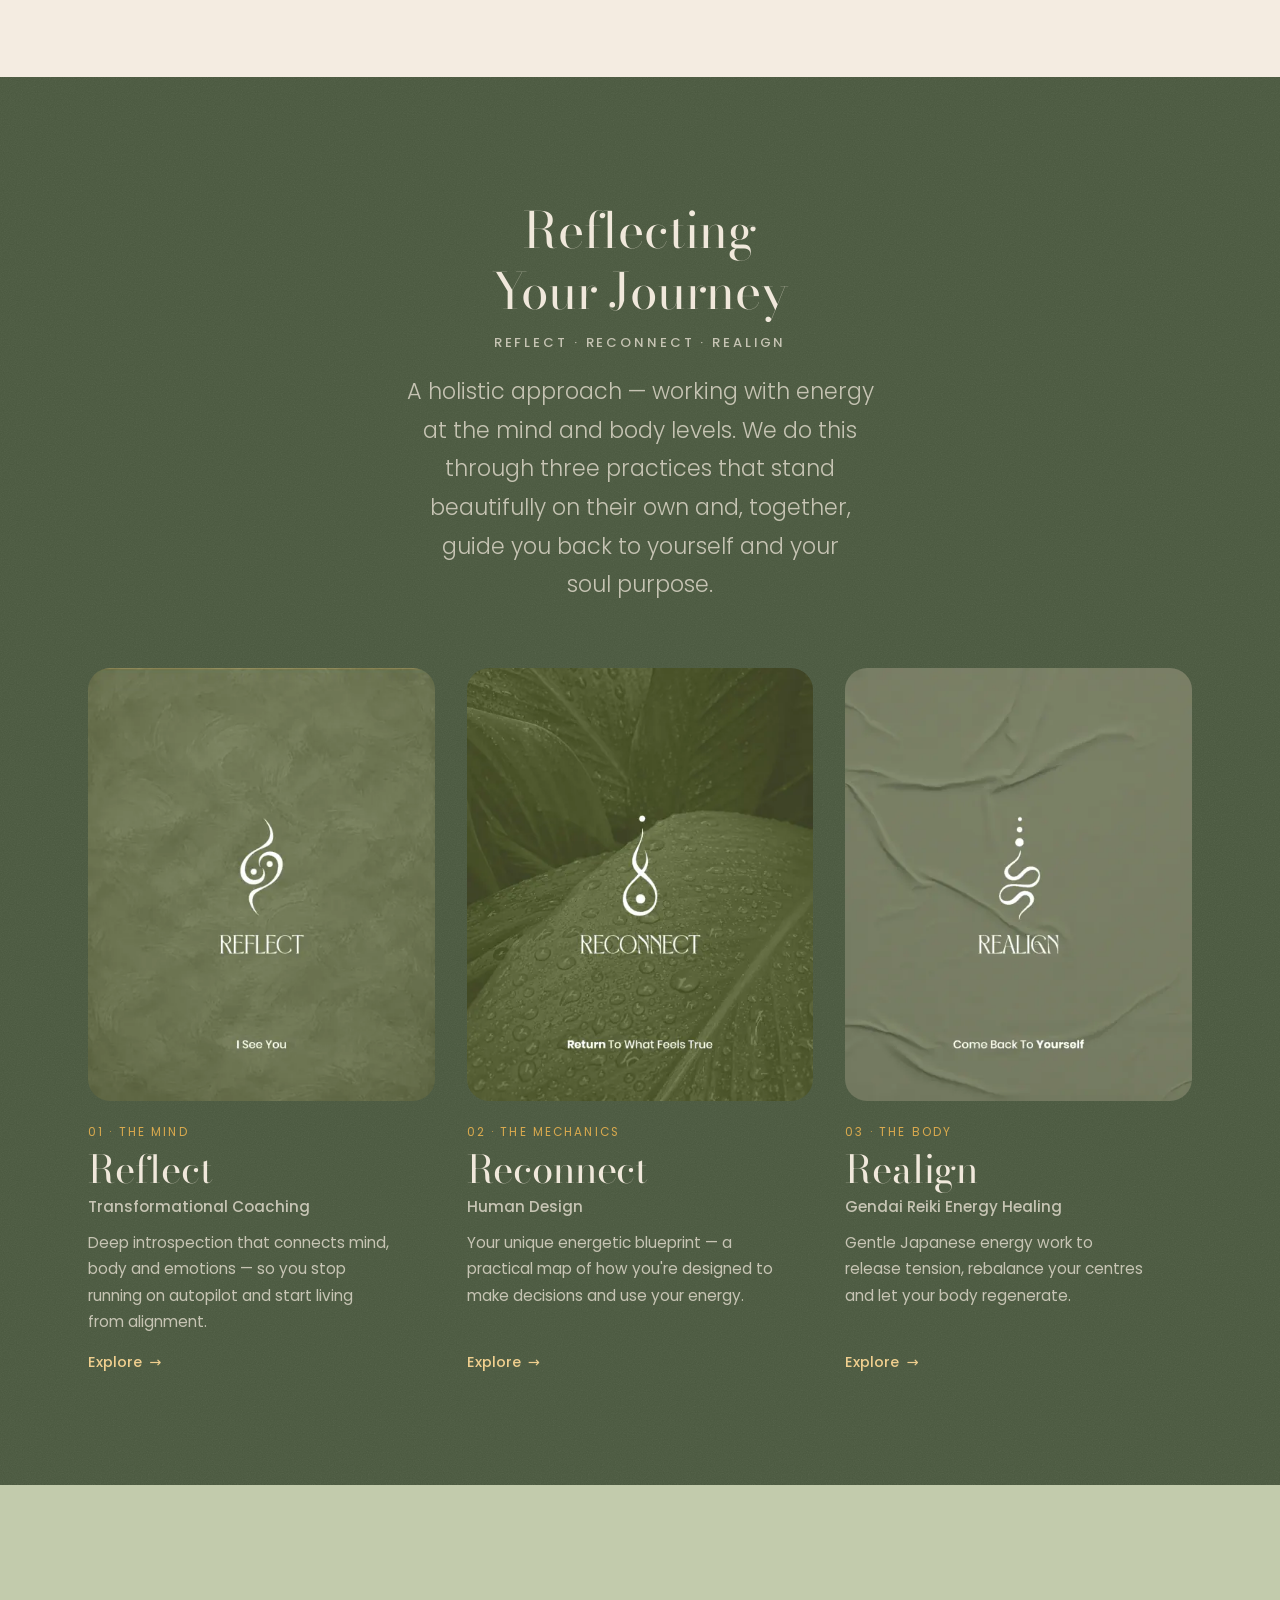
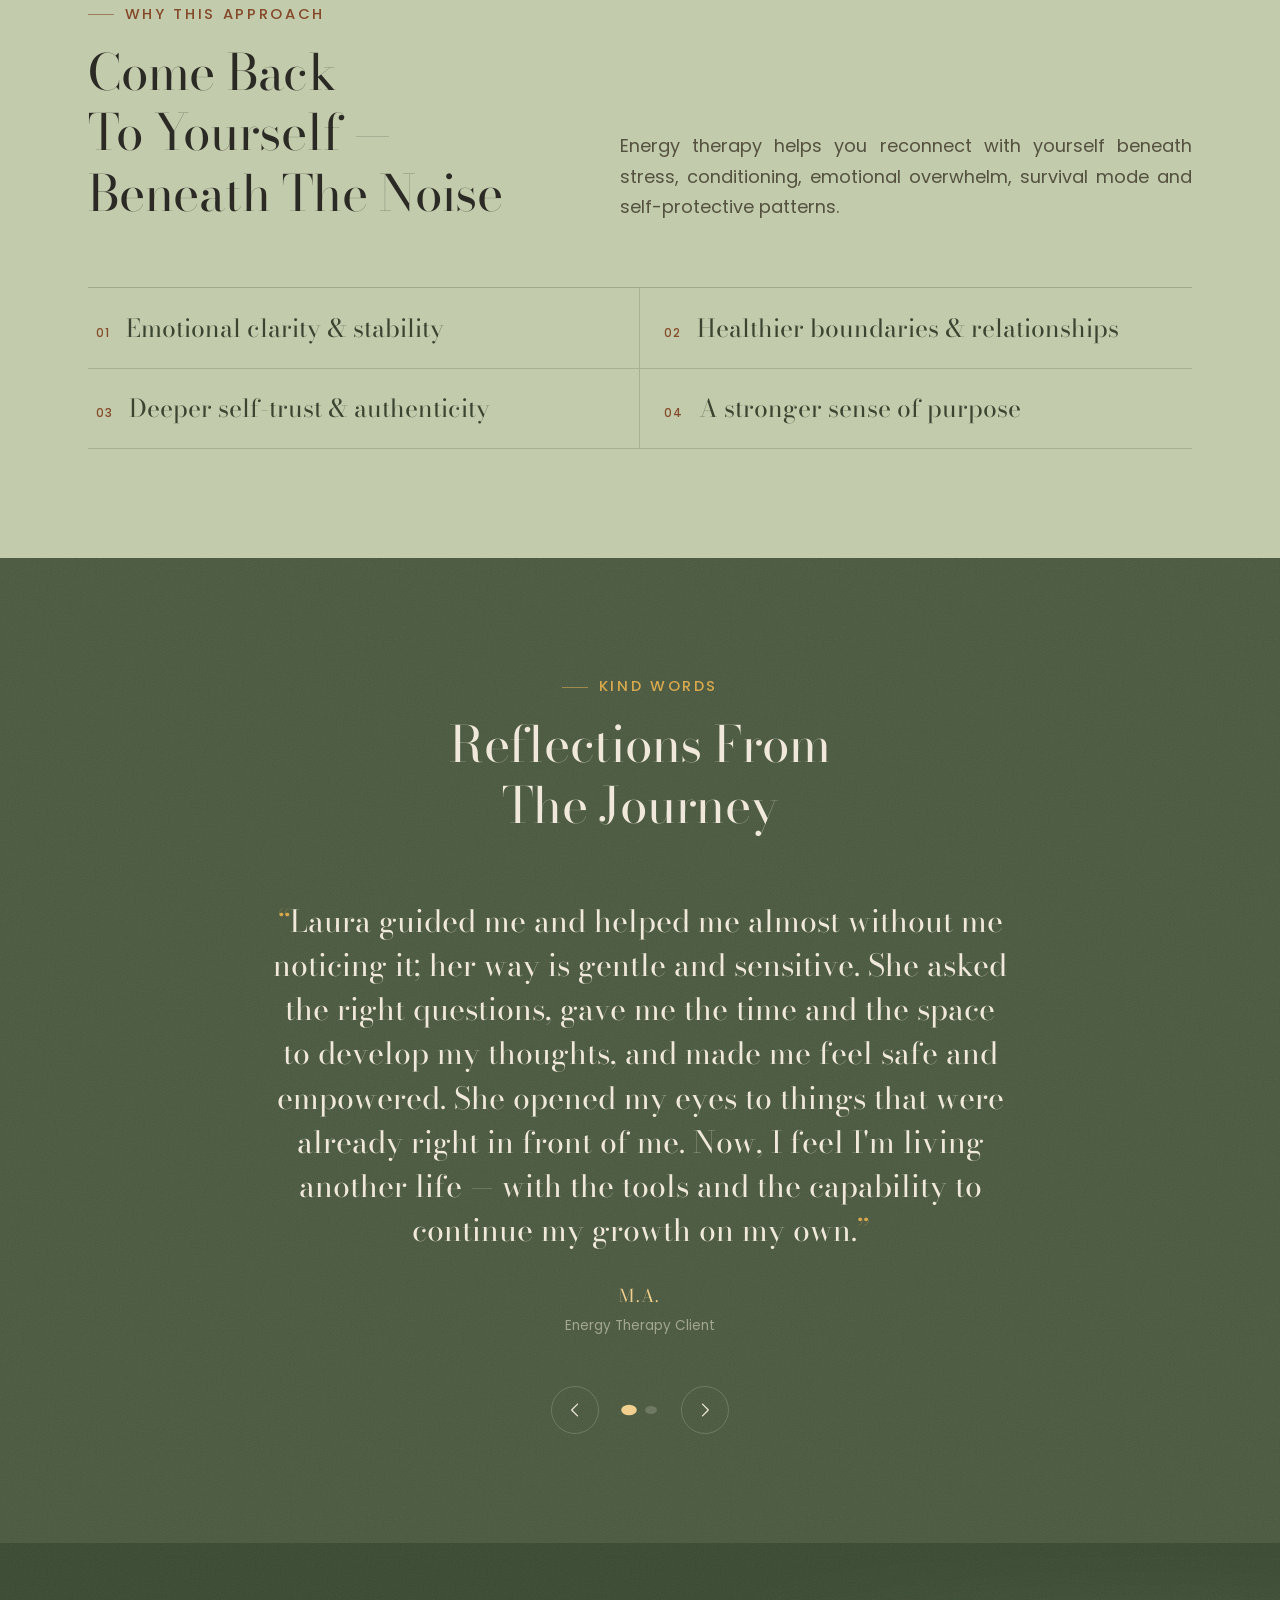
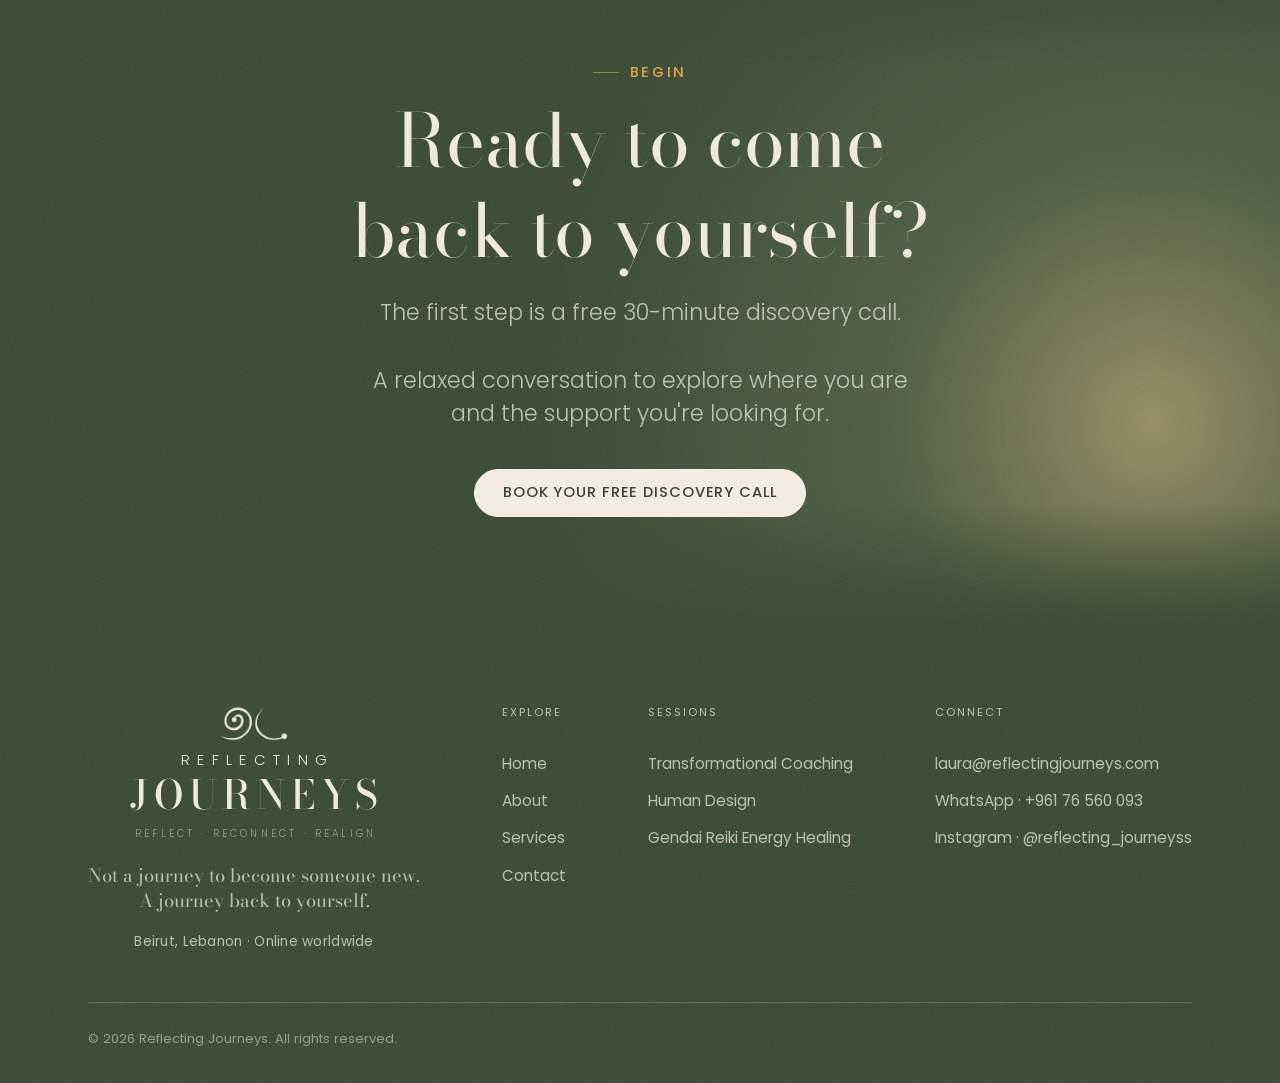
==== commit a333ae08: "Responsive images: WebP variants (480/720/960) with srcset - Every content image gets pre-sized WebP" ====
--- a/index.html
+++ b/index.html
@@ -130,7 +130,7 @@
         </div>
       </div>
       <figure class="hero__figure">
-        <img src="images/uploads/laura-trees-full.webp" data-cms-img="images.home.hero" alt="Laura Brambilla sitting outdoors under the trees" fetchpriority="high" decoding="async" style="object-position: 50% 24%" />
+        <img src="images/uploads/laura-trees-full.webp" srcset="images/resp/laura-trees-full-480.webp 480w, images/resp/laura-trees-full-720.webp 720w, images/resp/laura-trees-full-851.webp 851w" sizes="(max-width: 800px) 92vw, 460px" data-cms-img="images.home.hero" alt="Laura Brambilla sitting outdoors under the trees" fetchpriority="high" decoding="async" style="object-position: 50% 24%" />
       </figure>
     </div>
   </section>
@@ -139,7 +139,7 @@
   <section class="section meet bg-cream" aria-labelledby="meet-title" id="meet-laura">
     <div class="container meet__inner">
       <figure class="meet__image is-zoom editorial-image editorial-image--rounded" style="--ar: 4/5; --pos: 50% 28%">
-        <img src="images/uploads/laura-about.jpg" data-cms-img="images.home.meet" alt="Laura Brambilla mapping ideas and patterns on a planning board" loading="lazy" decoding="async" />
+        <img src="images/uploads/laura-about.jpg" srcset="images/resp/laura-about-480.webp 480w, images/resp/laura-about-720.webp 720w, images/resp/laura-about-960.webp 960w" sizes="(max-width: 800px) 92vw, 460px" data-cms-img="images.home.meet" alt="Laura Brambilla mapping ideas and patterns on a planning board" loading="lazy" decoding="async" />
         <figcaption class="meet__badge">
           <span class="meet__badge-name">Laura Brambilla</span>
           <span class="meet__badge-role"><span class="nowrap">Therapist</span> · <span class="nowrap">Coach</span> · <span class="nowrap">Reiki Practitioner</span> · <span class="nowrap">Reflector</span></span>
@@ -168,7 +168,7 @@
       <div class="path__grid">
         <article class="path__card" data-reveal>
           <a class="path__link" href="coaching.html">
-            <figure class="path__figure"><img src="images/brand/word-reflect.webp" alt="Reflect — I See You" loading="lazy" decoding="async" /></figure>
+            <figure class="path__figure"><img src="images/brand/word-reflect.webp" srcset="images/resp/word-reflect-480.webp 480w, images/resp/word-reflect-720.webp 720w, images/resp/word-reflect-960.webp 960w" sizes="(max-width: 800px) 92vw, 460px" alt="Reflect — I See You" loading="lazy" decoding="async" /></figure>
             <div class="path__body">
               <span class="path__step">01 · The Mind</span>
               <h3 class="path__word font-display">Reflect</h3>
@@ -181,7 +181,7 @@
 
         <article class="path__card" data-reveal data-reveal-delay="0.1s">
           <a class="path__link" href="human-design.html">
-            <figure class="path__figure"><img src="images/brand/word-reconnect.webp" alt="Reconnect — Return To What Feels True" loading="lazy" decoding="async" /></figure>
+            <figure class="path__figure"><img src="images/brand/word-reconnect.webp" srcset="images/resp/word-reconnect-480.webp 480w, images/resp/word-reconnect-720.webp 720w, images/resp/word-reconnect-960.webp 960w" sizes="(max-width: 800px) 92vw, 460px" alt="Reconnect — Return To What Feels True" loading="lazy" decoding="async" /></figure>
             <div class="path__body">
               <span class="path__step">02 · The Mechanics</span>
               <h3 class="path__word font-display">Reconnect</h3>
@@ -194,7 +194,7 @@
 
         <article class="path__card" data-reveal data-reveal-delay="0.2s">
           <a class="path__link" href="reiki.html">
-            <figure class="path__figure"><img src="images/brand/word-realign.webp" alt="Realign — Come Back To Yourself" loading="lazy" decoding="async" /></figure>
+            <figure class="path__figure"><img src="images/brand/word-realign.webp" srcset="images/resp/word-realign-480.webp 480w, images/resp/word-realign-720.webp 720w, images/resp/word-realign-960.webp 960w" sizes="(max-width: 800px) 92vw, 460px" alt="Realign — Come Back To Yourself" loading="lazy" decoding="async" /></figure>
             <div class="path__body">
               <span class="path__step">03 · The Body</span>
               <h3 class="path__word font-display">Realign</h3>
--- a/styles.css
+++ b/styles.css
@@ -1626,3 +1626,113 @@
   .site-footer__brand, .site-footer__connect { grid-column: 1 / -1; }
   .site-footer__base { align-items: center; text-align: center; }
 }
+
+/* ============================================================
+   DESKTOP COMPOSITION PASS — phones are deliberately untouched
+   ============================================================ */
+
+/* One frame for the whole site: header, footer, heroes and every section share the
+   same content width, so all left edges line up while scrolling. (Only affects
+   screens wider than the 1200px frame — narrower screens were already identical.) */
+.container--wide { max-width: var(--container); }
+
+@media (min-width: 1000px) {
+  /* Calmer vertical rhythm between sections on big screens. */
+  :root { --section-pad: clamp(4.5rem, 2rem + 6vw, 7.5rem); }
+
+  /* Inner-page openings: title sized for its column, text and photo balanced. */
+  .page-hero:not(.page-hero--center) .page-hero__title { font-size: clamp(3.2rem, 1.2rem + 3.6vw, 4.9rem); line-height: 1.02; }
+  .page-hero__inner { grid-template-columns: minmax(0, 1.1fr) minmax(0, 0.9fr); gap: clamp(3rem, 6vw, 6rem); }
+  .page-hero__image { max-width: 460px; margin-inline: auto 0; }
+
+  /* ---- Duo: a brand image beside its neighbouring text section ---- */
+  .duo {
+    display: grid; align-items: center;
+    grid-template-columns: minmax(0, 7fr) minmax(0, 5fr);
+    column-gap: clamp(3rem, 5.5vw, 6rem);
+    padding-block: var(--section-pad);
+    /* content aligned to the same frame as every other section */
+    padding-inline: max(var(--gutter), calc((100% - var(--container)) / 2 + var(--gutter)));
+    position: relative; isolation: isolate;
+  }
+  .duo--poster-first { grid-template-columns: minmax(0, 5fr) minmax(0, 7fr); }
+  .duo--poster-first > .poster-moment { order: -1; }
+  .duo--cream { background: var(--surface); color: var(--text); }
+  .duo--deep  { background: var(--surface-deep); color: var(--text-on-dark); }
+  .duo--deep::after {            /* same fine grain the dark sections use */
+    content: ""; position: absolute; inset: 0; z-index: 0; pointer-events: none;
+    opacity: 0.5; mix-blend-mode: soft-light;
+    background-image: var(--grain-tex); background-size: 220px 220px;
+  }
+  .duo > section {
+    padding: 0; background: none; border: 0; min-width: 0;
+    position: relative; z-index: 1;
+  }
+  .duo > section::after { display: none; }            /* grain comes from the wrapper */
+  .duo > section > .container { max-width: none; padding-inline: 0; margin: 0; }
+  .duo .poster-moment { display: block; }
+  .duo .poster-figure { max-width: 460px; margin-inline: auto; }
+
+  /* Text side reads as one left-aligned column. */
+  .duo .section-heading.is-centered { margin-inline: 0; text-align: left; }
+  .duo .eyebrow.is-centered { justify-content: flex-start; }
+  .duo .section-heading { margin-bottom: clamp(1.8rem, 3vw, 2.5rem); }
+  .duo .two-col,
+  .duo .two-col--split,
+  .duo .reflector__grid { grid-template-columns: 1fr; gap: 1.6rem; }
+  .duo .reflector__grid { margin-top: 2rem; }
+  .duo .areas { grid-template-columns: repeat(2, 1fr); }
+  .duo .pull-band { margin-top: 0; }
+}
+
+@media (min-width: 1000px) {
+  /* Subtitle under an opening title: keep its two lines together. */
+  .page-hero__sub { line-height: 1.25; margin-top: 0.8rem; }
+
+  /* Long text beside a photo: the photo stays in view while the text scrolls past. */
+  .duo--sticky { align-items: start; }
+  .duo--sticky > .poster-moment { position: sticky; top: calc(var(--header-h) + 2.5rem); }
+
+  /* Tighter heading-to-text spacing when a split section sits inside a duo. */
+  .duo .two-col--split { gap: 0.6rem; }
+  .duo .areas li { font-size: clamp(1.1rem, 1.4vw, 1.3rem); }
+}
+
+@media (min-width: 1100px) {
+  /* Footer inside the shared frame: each column takes its natural width, with the
+     spare space shared evenly between them — nothing wraps awkwardly. */
+  .site-footer__top { grid-template-columns: repeat(4, max-content); justify-content: space-between; }
+  .site-footer__nav a, .site-footer__contact { white-space: nowrap; }
+}
+
+@media (min-width: 1000px) {
+  /* Map card lines up with the shared content frame. */
+  .map-badge { left: max(var(--gutter), calc((100% - var(--container)) / 2 + var(--gutter))); }
+}
+
+@media (min-width: 1000px) {
+  /* Homepage headline: more presence beside the portrait on large screens. */
+  .hero__title--statement { font-size: clamp(2.7rem, 1.1rem + 2.5vw, 3.6rem); line-height: 1.12; }
+  .hero__copy { max-width: 36rem; }
+}
+@media (min-width: 1000px) {
+  /* Wider text column so each sentence breaks into two balanced lines. */
+  .hero__inner { grid-template-columns: minmax(0, 1.12fr) minmax(0, 0.88fr); }
+  .hero__copy { max-width: 40rem; }
+  .hero__title--statement .ln { text-wrap: balance; }
+}
+
+@media (min-width: 1000px) {
+  /* Contact: brand image + map as two framed panels inside the shared frame.
+     (Full-width, the photo's emblem scaled up to ~550px on large screens.) */
+  .contact-visuals {
+    display: grid; grid-template-columns: minmax(0, 5fr) minmax(0, 7fr); gap: 1.5rem;
+    max-width: var(--container); margin-inline: auto;
+    padding: 0 var(--gutter) var(--section-pad);
+  }
+  .contact-visuals .contact-image,
+  .contact-visuals .map-section { border-radius: var(--radius-lg); overflow: hidden; }
+  .contact-visuals .contact-image img,
+  .contact-visuals .map-frame { height: clamp(420px, 42vw, 560px); }
+  .contact-visuals .map-badge { left: 1.5rem; bottom: 1.5rem; }
+}
